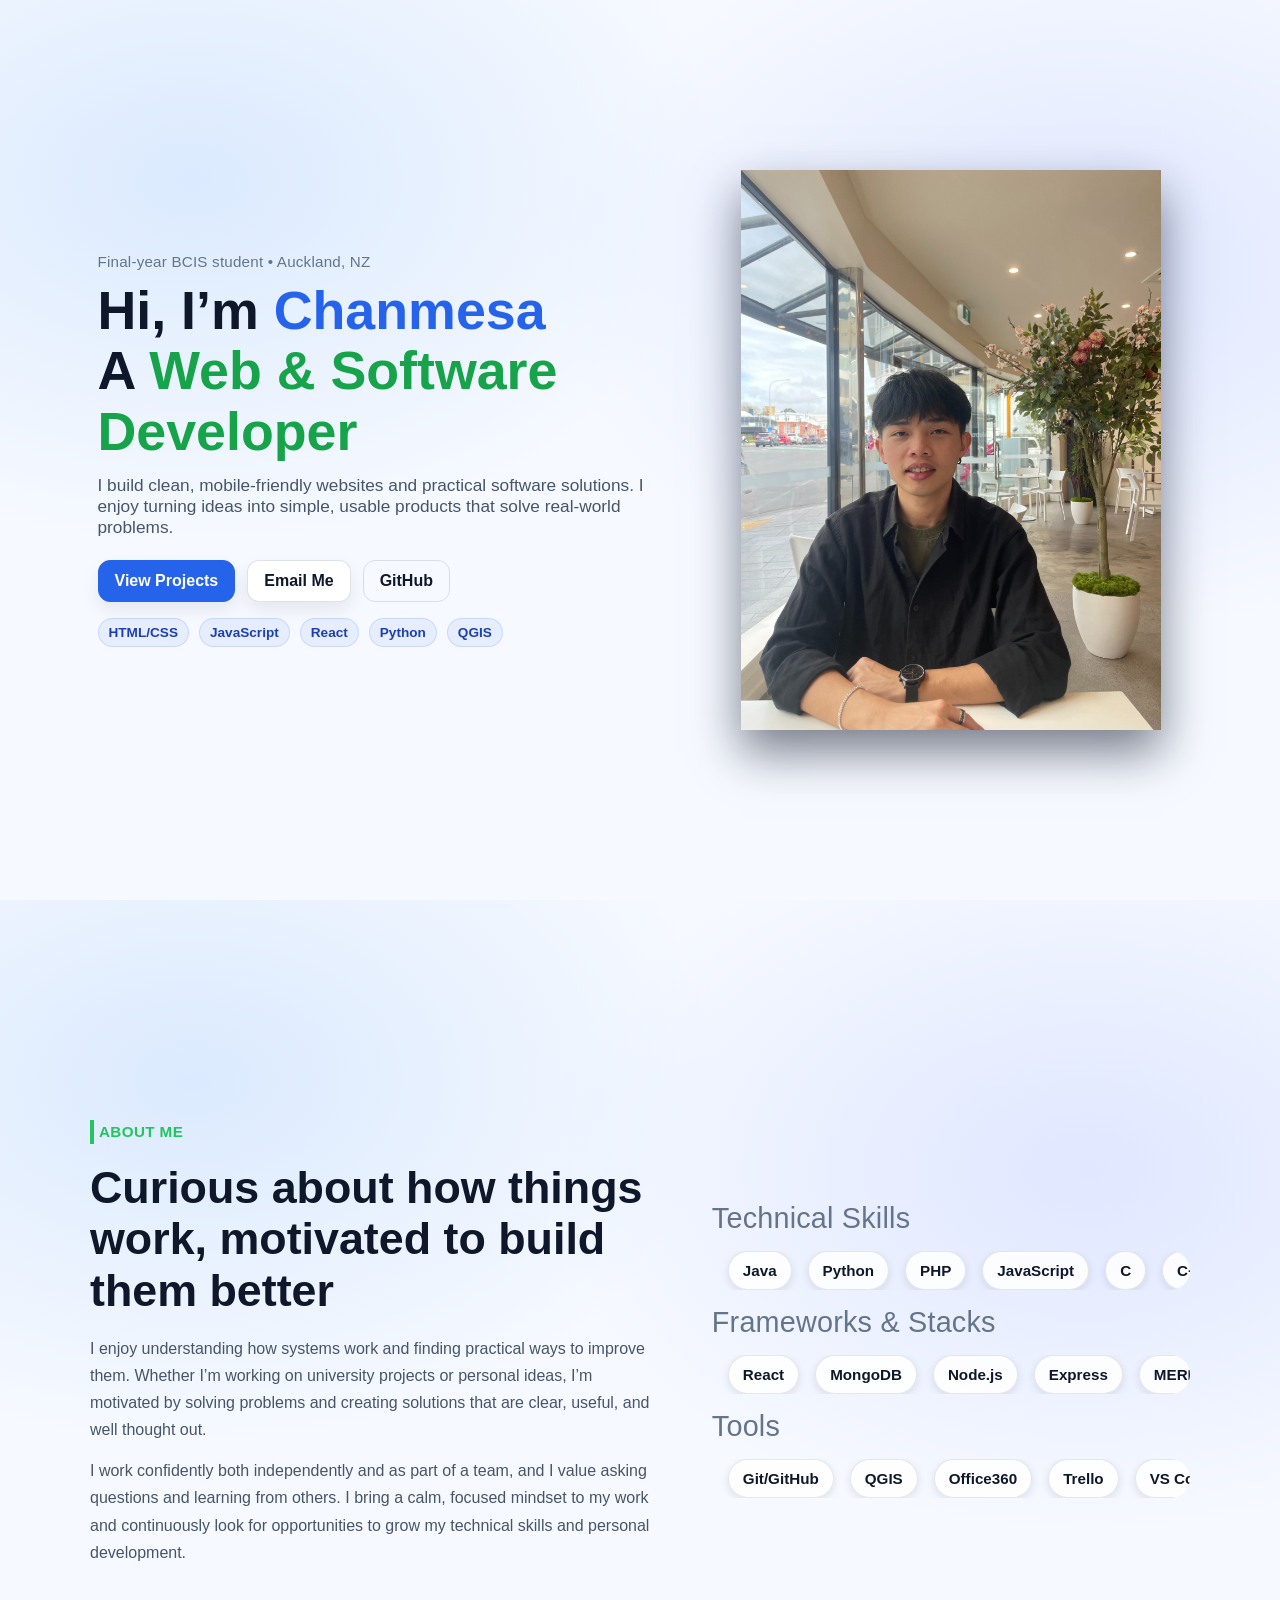
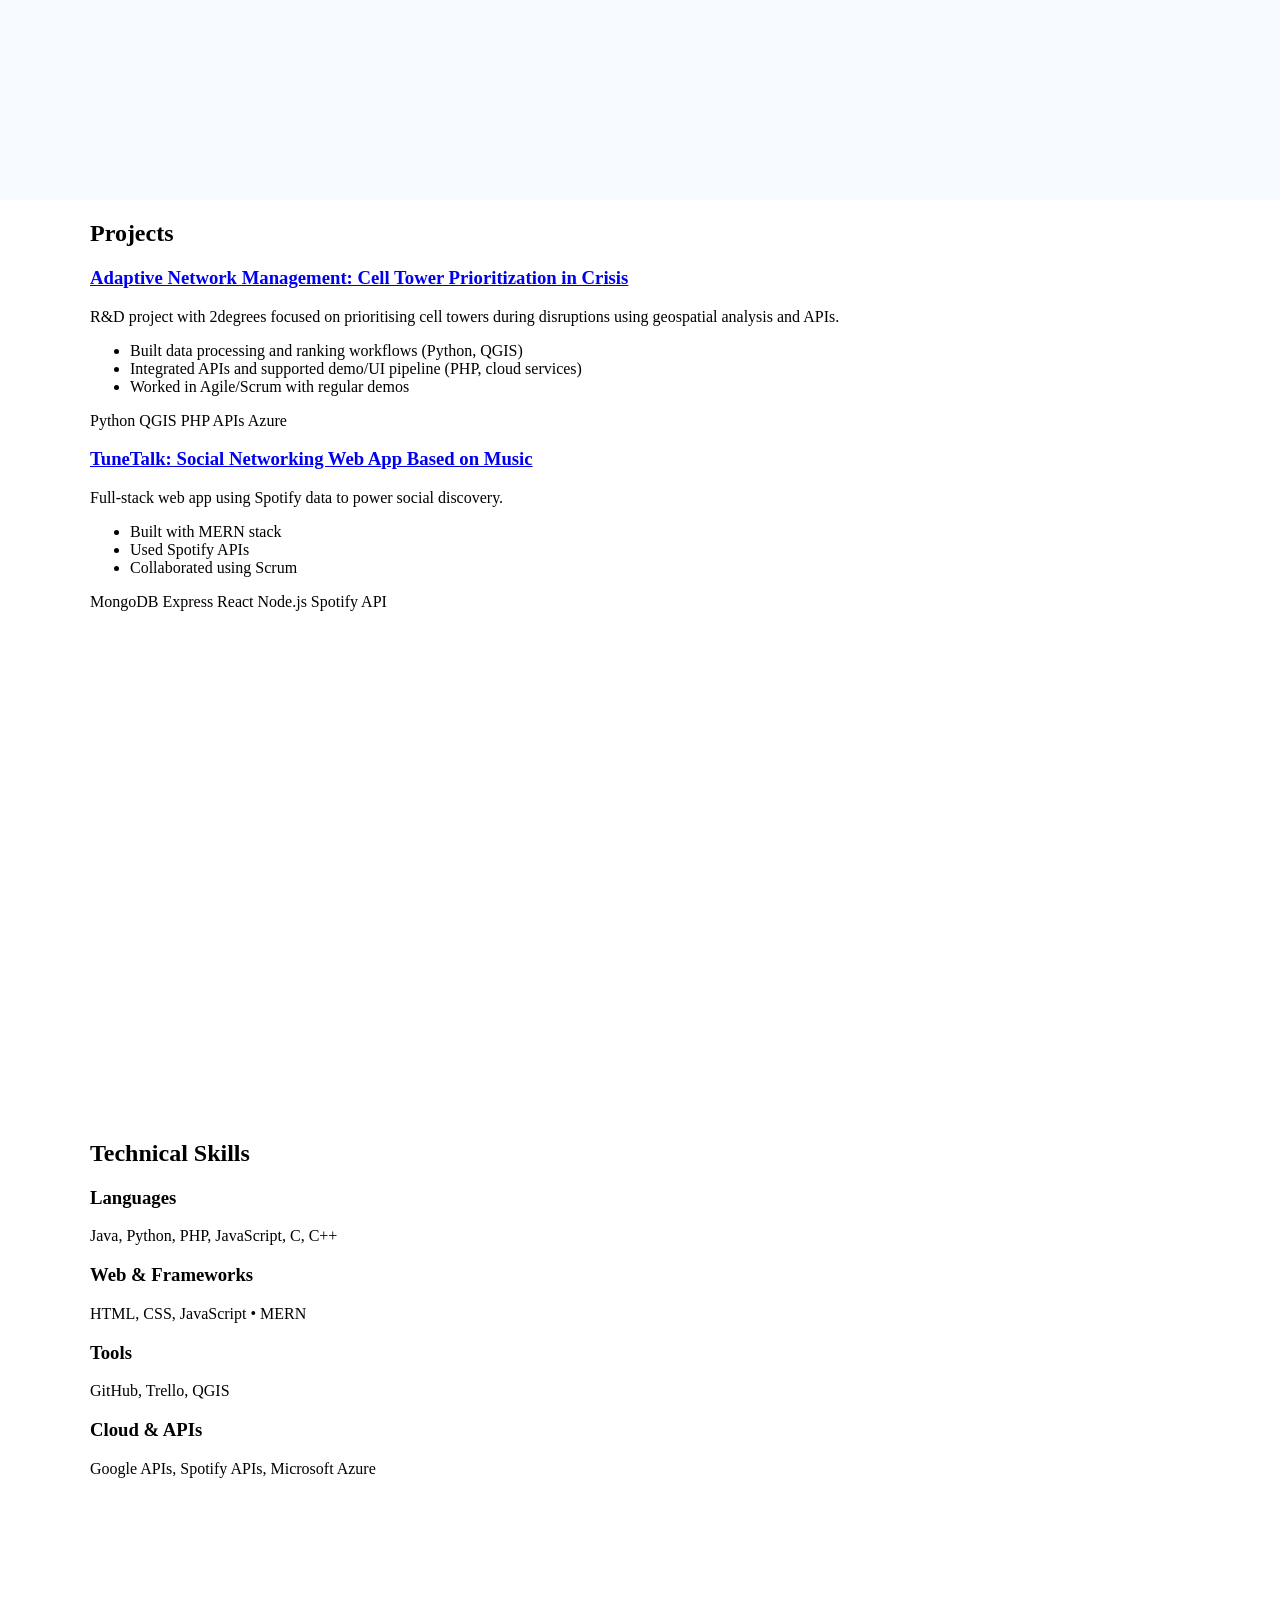
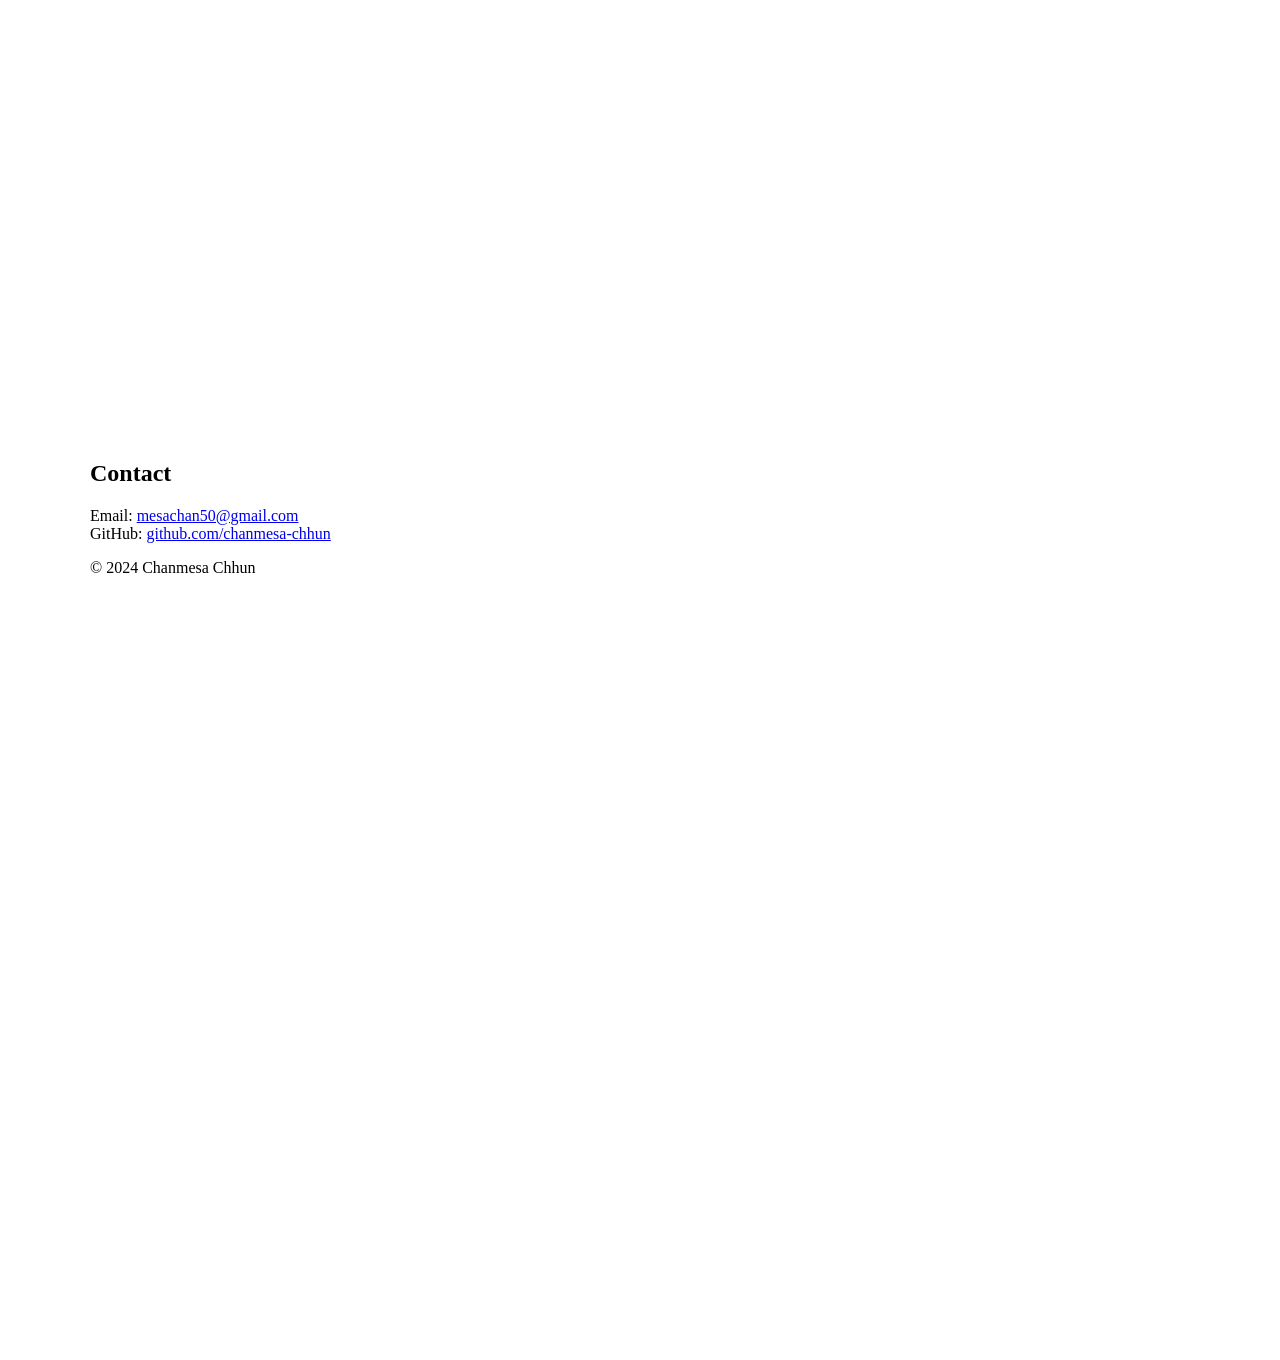
==== index.html @ 93fd3d91 "about me section * more finished version of the section * some colouring can change on marquee" ====
<!DOCTYPE html>
<html lang="en">
<head>
  <meta charset="UTF-8" />
  <meta name="viewport" content="width=device-width, initial-scale=1.0" />
  <title>Chanmesa Chhun | Portfolio</title>

  <!-- External CSS -->
  <link rel="stylesheet" href="style.css" />
</head>

<body>
  <main>
    <!-- SECTION 1: HERO -->
    <section id="top" class="hero-section">
      <div class="hero-layout">

        <!-- LEFT: TEXT -->
        <div class="hero-text">
          <p class="kicker">Final-year BCIS student • Auckland, NZ</p>

          <h1>
            Hi, I’m <span class="highlight">Chanmesa</span><br/>
            A <span class="highlight-soft">Web & Software Developer</span>
          </h1>

          <p class="hero-desc">
            I build clean, mobile-friendly websites and practical software solutions.
            I enjoy turning ideas into simple, usable products that solve real-world problems.
          </p>

          <div class="cta">
            <a class="btn primary" href="#projects">View Projects</a>
            <a class="btn" href="mailto:mesachan50@gmail.com">Email Me</a>
            <a class="btn ghost" href="https://github.com/chanmesa-chhun" target="_blank" rel="noopener">
              GitHub
            </a>
          </div>

          <div class="mini-tags">
            <span class="chip">HTML/CSS</span>
            <span class="chip">JavaScript</span>
            <span class="chip">React</span>
            <span class="chip">Python</span>
            <span class="chip">QGIS</span>
          </div>
        </div>

        <!-- RIGHT: IMAGE -->
        <div class="hero-media">
          <img src="mypic.jpg" alt="Photo of Chanmesa Chhun" />
        </div>
      </div>
    </section>

    <!-- SECTION: ABOUT -->
    <section id="about" class="about-section">
      <div class="wrap">
        <div class="about-layout">

          <!-- LEFT -->
          <div class="about-left">
            <div class="section-label">
              <span class="label-accent"></span>
              <span class="label-text">About Me</span>
            </div>

            <!-- Big headline (THIS is what you're missing) -->
            <h2 class="about-title">
              Curious about how things work, motivated to build them better
            </h2>

            <!-- Content -->
            <div class="about-content">
              <p>
                I enjoy understanding how systems work and finding practical ways to 
                improve them. Whether I’m working on university projects or personal 
                ideas, I’m motivated by solving problems and creating solutions that 
                are clear, useful, and well thought out.
              </p>

              <p>
                I work confidently both independently and as part of a team, and I 
                value asking questions and learning from others. I bring a calm, 
                focused mindset to my work and continuously look for opportunities 
                to grow my technical skills and personal development.
              </p>
            </div>
          </div>
          <!-- RIGHT -->
          <div class="about-right">
            <p class="marquee-kicker">Technical Skills</p>

            <!-- Programming Languages -->
            <div class="marquee">
              <div class="marquee__track">
                <span class="skill-pill">Java</span>
                <span class="skill-pill">Python</span>
                <span class="skill-pill">PHP</span>
                <span class="skill-pill">JavaScript</span>
                <span class="skill-pill">C</span>
                <span class="skill-pill">C++</span>
                <span class="skill-pill">SQL</span>
              </div>
              <div class="marquee__track" aria-hidden="true">
                <span class="skill-pill">Java</span>
                <span class="skill-pill">Python</span>
                <span class="skill-pill">PHP</span>
                <span class="skill-pill">JavaScript</span>
                <span class="skill-pill">C</span>
                <span class="skill-pill">C++</span>
                <span class="skill-pill">SQL</span>
              </div>
            </div>

            <!-- Frameworks / Stacks -->
            <p class="marquee-kicker" style="margin-top:16px;">Frameworks & Stacks</p>
            <div class="marquee">
              <div class="marquee__track">
                <span class="skill-pill">React</span>
                <span class="skill-pill">MongoDB</span>
                <span class="skill-pill">Node.js</span>
                <span class="skill-pill">Express</span>
                <span class="skill-pill">MERN</span>
                <span class="skill-pill">REST APIs</span>
              </div>
              <div class="marquee__track" aria-hidden="true">
                <span class="skill-pill">React</span>
                <span class="skill-pill">MongoDB</span>
                <span class="skill-pill">Node.js</span>
                <span class="skill-pill">Express</span>
                <span class="skill-pill">MERN</span>
                <span class="skill-pill">REST APIs</span>
              </div>
            </div>

            <!-- Tools -->
            <p class="marquee-kicker" style="margin-top:16px;">Tools</p>
            <div class="marquee">
              <div class="marquee__track">
                <span class="skill-pill">Git/GitHub</span>
                <span class="skill-pill">QGIS</span>
                <span class="skill-pill">Office360</span>
                <span class="skill-pill">Trello</span>
                <span class="skill-pill">VS Code</span>
                <span class="skill-pill">Azure</span>
              </div>
              <div class="marquee__track" aria-hidden="true">
                <span class="skill-pill">Git/GitHub</span>
                <span class="skill-pill">QGIS</span>
                <span class="skill-pill">Office360</span>
                <span class="skill-pill">Trello</span>
                <span class="skill-pill">VS Code</span>
                <span class="skill-pill">Azure</span>
              </div>
            </div>
          </div>
        </div>
      </section>


    <!-- SECTION 3: PROJECTS -->
    <section id="projects">
      <div class="wrap">
        <h2>Projects</h2>

        <div class="grid two">
          <div class="card">
            <h3>
              <a href="https://github.com/chanmesa-chhun/2024-S2-R-D-Adaptive-Network-Management" target="_blank">
                Adaptive Network Management: Cell Tower Prioritization in Crisis
              </a>
            </h3>
            <p>
              R&D project with 2degrees focused on prioritising cell towers during disruptions using geospatial analysis and APIs.
            </p>
            <ul>
              <li>Built data processing and ranking workflows (Python, QGIS)</li>
              <li>Integrated APIs and supported demo/UI pipeline (PHP, cloud services)</li>
              <li>Worked in Agile/Scrum with regular demos</li>
            </ul>
            <div class="tags">
              <span class="pill">Python</span>
              <span class="pill">QGIS</span>
              <span class="pill">PHP</span>
              <span class="pill">APIs</span>
              <span class="pill">Azure</span>
            </div>
          </div>

          <div class="card">
            <h3>
              <a href="https://github.com/chanmesa-chhun/TuneTalk-Mesa" target="_blank">
                TuneTalk: Social Networking Web App Based on Music
              </a>
            </h3>
            <p>
              Full-stack web app using Spotify data to power social discovery.
            </p>
            <ul>
              <li>Built with MERN stack</li>
              <li>Used Spotify APIs</li>
              <li>Collaborated using Scrum</li>
            </ul>
            <div class="tags">
              <span class="pill">MongoDB</span>
              <span class="pill">Express</span>
              <span class="pill">React</span>
              <span class="pill">Node.js</span>
              <span class="pill">Spotify API</span>
            </div>
          </div>
        </div>
      </div>
    </section>

    <!-- SECTION 4: SKILLS -->
    <section id="skills">
      <div class="wrap">
        <h2>Technical Skills</h2>

        <div class="grid two">
          <div class="card">
            <h3>Languages</h3>
            <p>Java, Python, PHP, JavaScript, C, C++</p>
          </div>
          <div class="card">
            <h3>Web & Frameworks</h3>
            <p>HTML, CSS, JavaScript • MERN</p>
          </div>
          <div class="card">
            <h3>Tools</h3>
            <p>GitHub, Trello, QGIS</p>
          </div>
          <div class="card">
            <h3>Cloud & APIs</h3>
            <p>Google APIs, Spotify APIs, Microsoft Azure</p>
          </div>
        </div>
      </div>
    </section>

    <!-- SECTION 5: CONTACT -->
    <section id="contact">
      <div class="wrap">
        <h2>Contact</h2>
        <p class="muted">
          Email: <a href="mailto:mesachan50@gmail.com">mesachan50@gmail.com</a><br />
          GitHub: <a href="https://github.com/chanmesa-chhun" target="_blank">github.com/chanmesa-chhun</a>
        </p>
        <footer>© 2024 Chanmesa Chhun</footer>
      </div>
    </section>

  </main>
  <script src="script.js"></script>
</body>
</html>
---- style.css ----
html, body { height: 100%; margin: 0; }

main {
  min-height: 100vh;
}

section {
  min-height: 100vh;
}

.wrap {
  width: 90%;
  max-width: 1100px;
  margin: 0 auto;
}

/* Base */
* { box-sizing: border-box; }

/* 
section { padding: 72px 0; }
*/

/* HERO */
.hero-section {
font-family: 'montserrat', sans-serif;
  min-height: 100vh;
  padding: 0; /* prevents 100vh + 72px padding */
  display: flex;
  align-items: center;
  background:
    radial-gradient(900px 600px at 15% 20%, #dbeafe, transparent 60%),
    radial-gradient(900px 600px at 85% 30%, #e0e7ff, transparent 60%),
    #f6f9ff;
}

.about-section {
  font-family: 'montserrat', sans-serif;
  min-height: 100vh;
  display: flex;
  align-items: center;
  background:
    radial-gradient(900px 600px at 15% 20%, #dbeafe, transparent 60%),
    radial-gradient(900px 600px at 85% 30%, #e0e7ff, transparent 60%),
    #f6f9ff;
}

.hero-layout {
  width: 90%;
  max-width: 1100px;
  margin: auto;
  display: grid;
  grid-template-columns: 1.2fr 1fr;
  gap: 48px;
  align-items: center;
}

/* Left text */
.kicker {
  margin: 0 0 10px;
  color: #64748b;
  font-size: 0.95rem;
  letter-spacing: 0.2px;
}

.hero-text h1 {
  margin: 0 0 14px;
  font-size: clamp(2.6rem, 4.2vw, 3.6rem);
  line-height: 1.12;
  color: #0f172a;
}

.hero-text  {
    padding: 100px 7.5px 100px 7.5px;
}

.hero-desc {
  margin: 0 0 22px;
  max-width: 560px;
  font-size: 1.08rem;
  color: #475569;
}

/* Right image */
.hero-media {
  display: flex;
  justify-content: center;
  align-items: center;
}

.hero-media img {
  width: min(420px, 100%);
  object-fit: cover;
  /*aspect-ratio: 1 / 1;
  border-radius: 28px;
  border: 10px solid rgba(255, 255, 255, 0.85);
  */
  box-shadow: 0 22px 45px rgba(15, 23, 42, 0.55);
}

/* Buttons */
.cta {
  margin-top: 8px;
  display: flex;
  gap: 12px;
  flex-wrap: wrap;
  align-items: center;
}

.btn {
  display: inline-flex;
  align-items: center;
  justify-content: center;
  padding: 11px 16px;
  border-radius: 12px;
  border: 1px solid rgba(15, 23, 42, 0.12);
  background: #fff;
  color: #0f172a;
  text-decoration: none;
  font-weight: 600;
  box-shadow: 0 8px 18px rgba(15, 23, 42, 0.08);
  transition: transform 0.12s ease, box-shadow 0.12s ease;
}

.btn:hover {
  transform: translateY(-1px);
  box-shadow: 0 12px 26px rgba(15, 23, 42, 0.12);
}

.btn:focus-visible {
  outline: 3px solid rgba(37, 99, 235, 0.35);
  outline-offset: 3px;
}

.btn.primary {
  background: #2563eb;
  border-color: #2563eb;
  color: #fff;
}

.btn.ghost {
  background: transparent;
  box-shadow: none;
}

/* Mini tech chips */
.mini-tags {
  margin-top: 16px;
  display: flex;
  gap: 10px;
  flex-wrap: wrap;
}

.chip {
  display: inline-block;
  padding: 6px 10px;
  border-radius: 999px;
  background: rgba(37, 99, 235, 0.08);
  border: 1px solid rgba(37, 99, 235, 0.15);
  color: #1e40af;
  font-size: 0.85rem;
  font-weight: 600;
}

.highlight {
  color: #2563eb;        /* primary blue */
  font-weight: 700;
}

.highlight-soft {
  color: #16a34a;        /* softer green */
  font-weight: 700;
}

/* SECTION LABEL (About Me style) */
.section-label {
  display: flex;
  align-items: center;
  gap: 5px;
  margin-bottom: 18px;
}

.label-accent {
  width: 4px;
  height: 24px;
  background: #22c55e; /* green accent */
}

.label-text {
  font-size: 0.95rem;
  font-weight: 700;
  letter-spacing: 0.4px;
  text-transform: uppercase;
  color: #22c55e;
}

/* About text */
.about-content p {
  margin: 0 0 14px;
  color: #475569;
  line-height: 1.7
}

.about-title {
  margin: 0 0 18px;
  font-size: clamp(2.1rem, 3.5vw, 2.8rem);
  line-height: 1.15;
  color: #0f172a;
  max-width: 720px;
}

.about-layout{
  display: grid;
  grid-template-columns: 1.2fr 1fr;
  gap: 48px;
  align-items: start;
}

.about-layout > * {
  min-width: 0;
}

.about-right {
  align-self: center;
}

@media (max-width: 900px) {
  .about-layout {
    grid-template-columns: 1fr;
  }
}

/* ===== Skills Marquee ===== */
.skills-marquee-section {
  font-family: 'montserrat', sans-serif;
  min-height: auto;           /* don’t force 100vh for this strip */
  padding: 72px 0;
  background: #f6f9ff;
}

.marquee-kicker {
  margin: 0 0 16px;
  color: #64748b;
  font-size: clamp(1.1rem, 2.5vw, 1.8rem);
  letter-spacing: 0.2px;
}

/* The green-ish band */
.marquee {
  overflow: hidden;
  position: relative;
  border-radius: 20px;
  /*padding: 18px 0;  Cut off for no marquee background*/ 

  /*
  background: linear-gradient(
    90deg,
    rgba(34,197,94,0.28),
    rgba(37,99,235,0.24)
  );

  box-shadow:
    inset 0 3px 6px rgba(255,255,255,0.45),
    inset 0 -4px 8px rgba(0,0,0,0.12),
    inset 6px 0 10px rgba(0,0,0,0.05),
    inset -6px 0 10px rgba(0,0,0,0.05),
    0 4px 10px rgba(15,23,42,0.05);
    */
    /*
    background: linear-gradient(
    90deg,
    #f1f5f9,
    #e2e8f0
    );

    box-shadow:
        inset 0 2px 4px rgba(255,255,255,0.7),
        inset 0 -4px 8px rgba(0,0,0,0.08);
    */
    /* dark and bold
    background: linear-gradient(
        90deg,
        #0f172a,
        #1e293b
            );

    box-shadow:
        inset 0 2px 6px rgba(255,255,255,0.08),
        inset 0 -4px 10px rgba(0,0,0,0.6);
    */
}

/* fade edges so items "disappear" nicely */
.marquee::before,
.marquee::after {
  content: "";
  position: absolute;
  top: 0; bottom: 0;
  width: 80px;
  pointer-events: none;
  z-index: 2;
  display: none;
}

.marquee::before {
  left: 0;
  background: linear-gradient(to right, #f6f9ff, rgba(246,249,255,0));
}

.marquee::after {
  right: 0;
  background: linear-gradient(to left, #f6f9ff, rgba(246,249,255,0));
}

/* Two identical tracks moving left */
.marquee__track {
  display: inline-flex;
  gap: 16px;
  padding-left: 16px;
  align-items: center;
  white-space: nowrap;
  animation: marquee-left 18s linear infinite;
}

/* the trick: make the whole marquee content one long line */
.marquee {
  display: flex;
  gap: 16px;
}

/* The pills */
.skill-pill {
  display: inline-flex;
  align-items: center;
  justify-content: center;
  padding: 10px 14px;
  background: rgba(255,255,255,0.85);
  /* background: rgba(255,255,255,0.92); */
  border-radius: 999px;
  border: 1px solid rgba(15,23,42,0.10);
  color: #0f172a;
  font-weight: 700;
  font-size: 0.95rem;
  box-shadow:
    inset 0 1px 2px rgba(255,255,255,0.6),
    0 3px 8px rgba(15,23,42,0.10);
}

@keyframes marquee-left {
  from { transform: translateX(0); }
  to   { transform: translateX(-100%); }
}

/* Respect accessibility: stop animation if user prefers reduced motion */
@media (prefers-reduced-motion: reduce) {
  .marquee__track { animation: none; }
}


/* Mobile */
@media (max-width: 900px) {
  .hero-layout {
    grid-template-columns: 1fr;
    text-align: center;
  }

  .cta,
  .mini-tags {
    justify-content: center;
  }

  .hero-media {
    justify-content: center;
    margin-top: 18px;
  }

  .about-right {
    width: 100%;
    
  }

  .marquee {
    border-radius: 12px;
  }
  .about-accent {
    width: 48px;
    height: 4px;
    margin-bottom: 12px;
  }
}
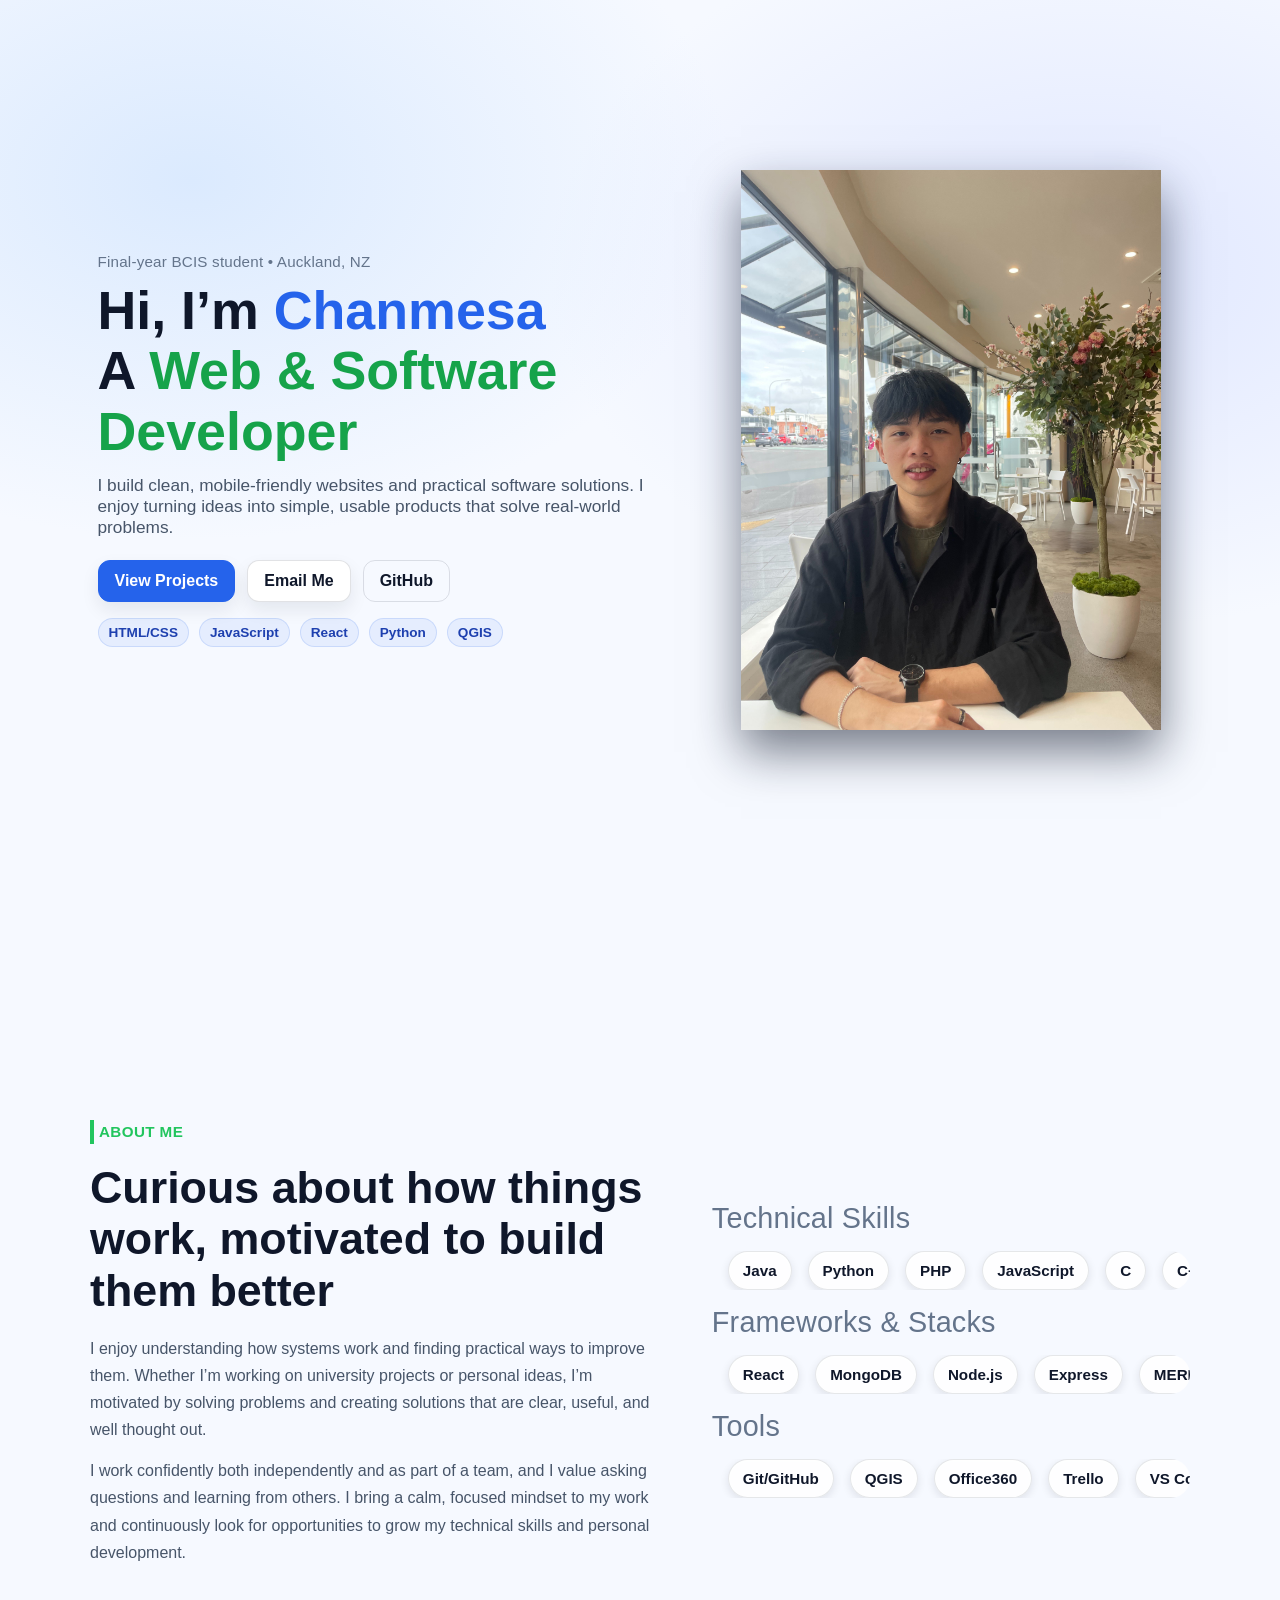
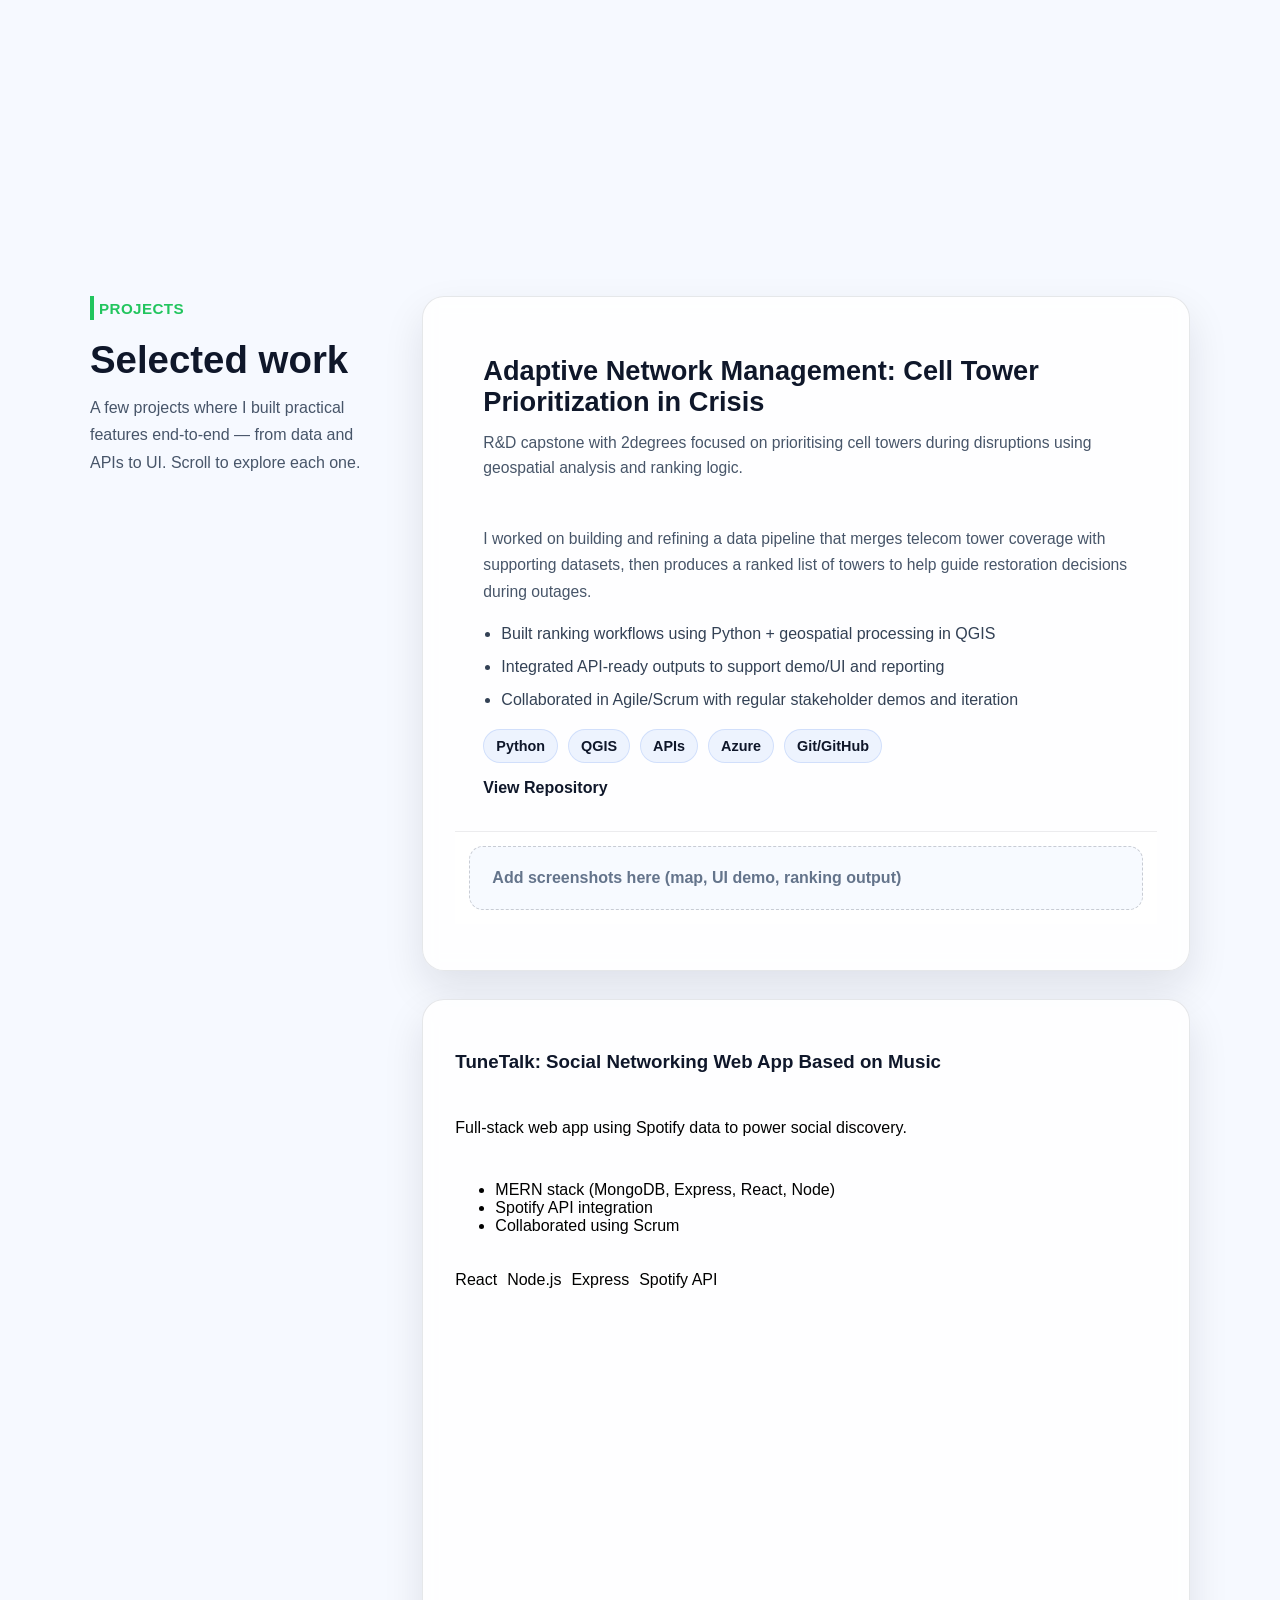
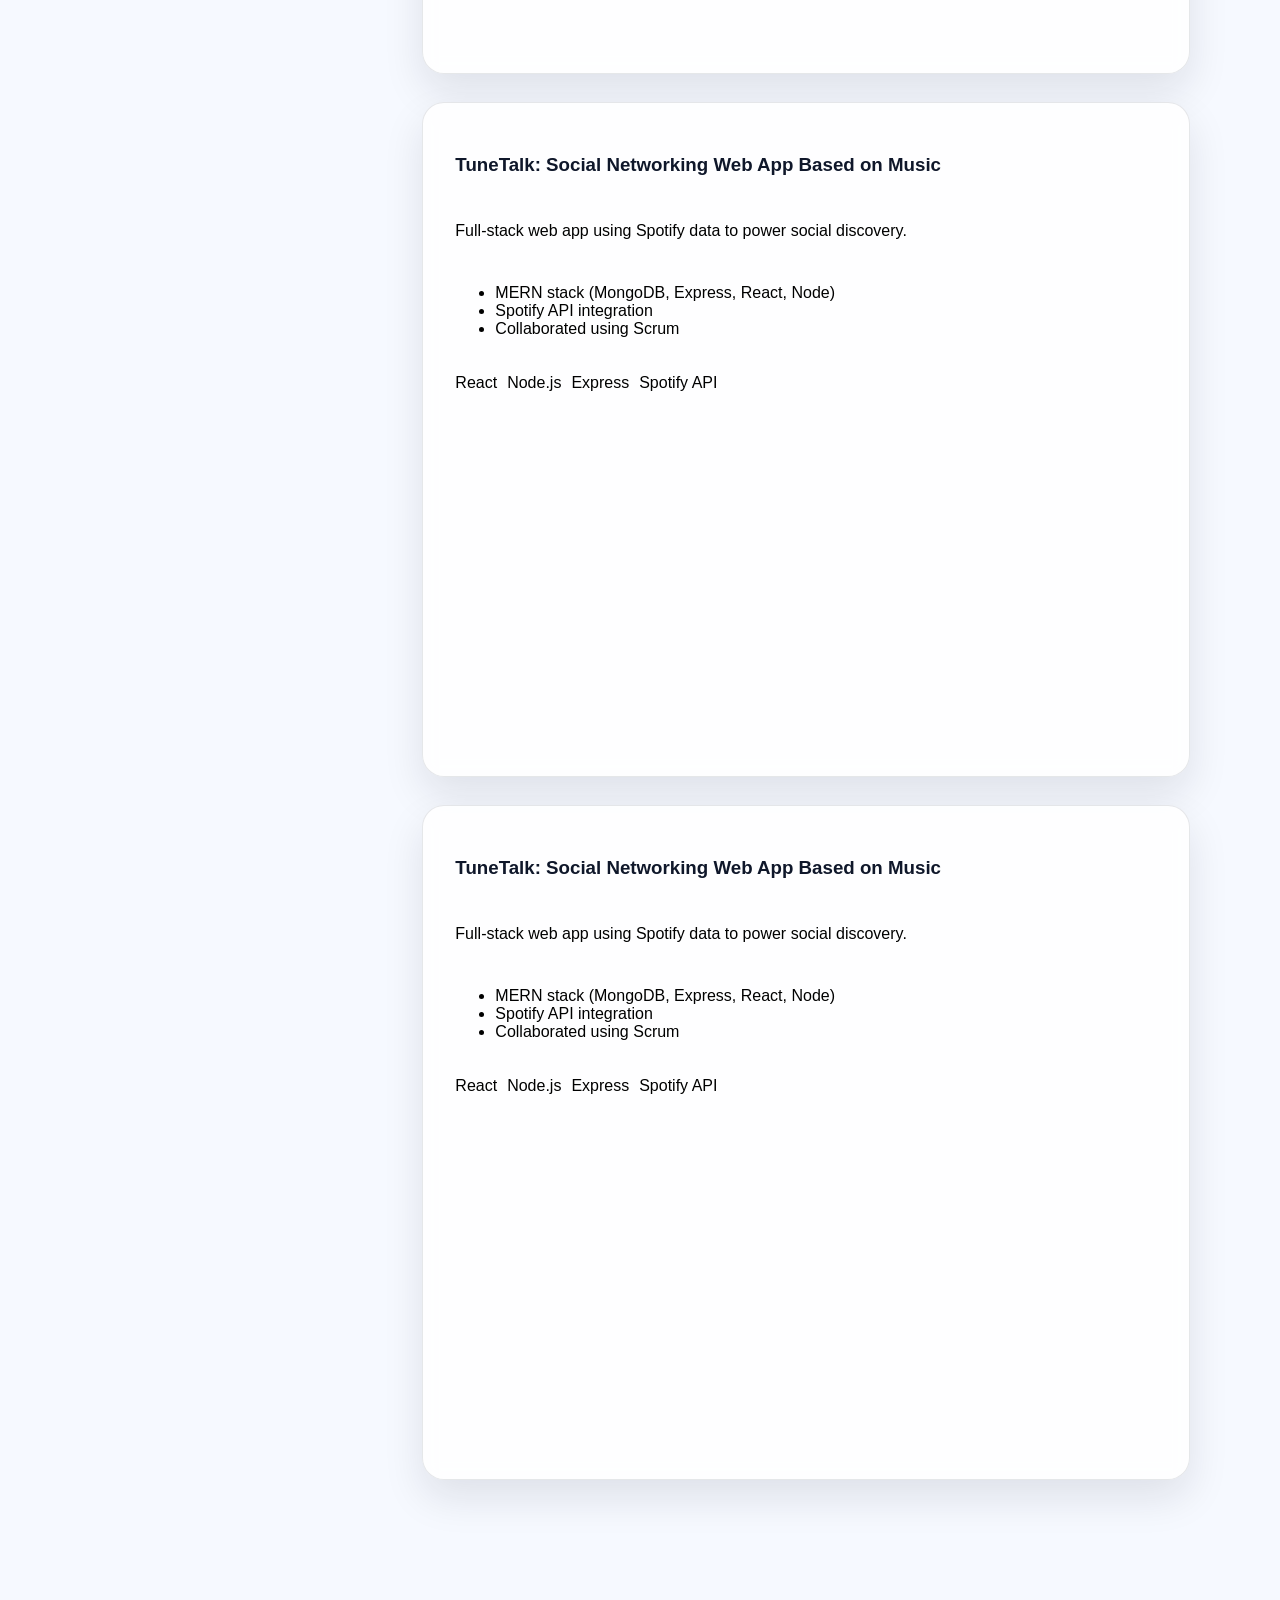
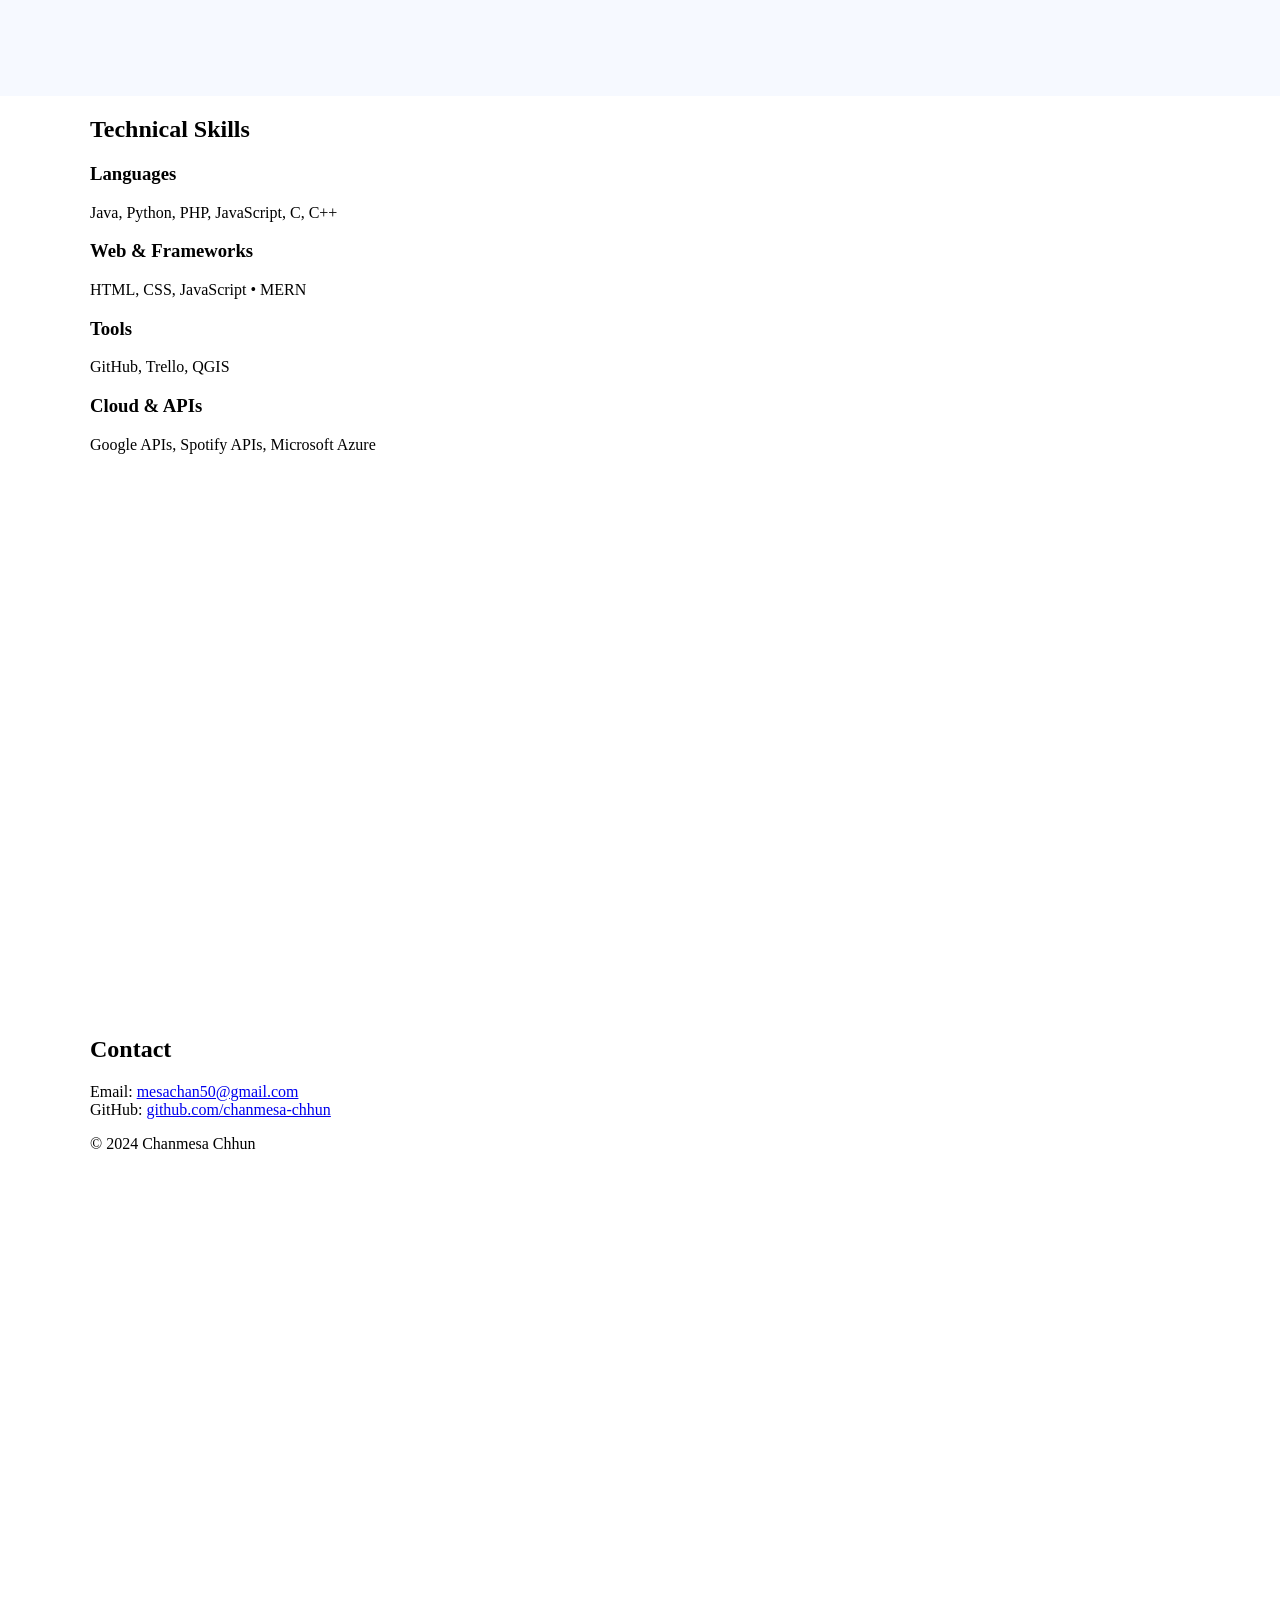
==== commit 2908088a: "project section * add design * add card stack" ====
--- a/index.html
+++ b/index.html
@@ -66,9 +66,9 @@
             </div>
 
             <!-- Big headline (THIS is what you're missing) -->
-            <h2 class="about-title">
+            <h3 class="about-title">
               Curious about how things work, motivated to build them better
-            </h2>
+            </h3>
 
             <!-- Content -->
             <div class="about-content">
@@ -156,63 +156,159 @@
             </div>
           </div>
         </div>
-      </section>
+      </div>
+    </section>
 
 
     <!-- SECTION 3: PROJECTS -->
-    <section id="projects">
-      <div class="wrap">
-        <h2>Projects</h2>
-
-        <div class="grid two">
-          <div class="card">
+    <section id="projects" class="projects-section">
+      <div class="wrap projects-layout">
+        
+        <!-- LEFT (sticky) -->
+        <aside class="projects-left">
+          <div class="section-label">
+            <span class="label-accent"></span>
+            <span class="label-text">Projects</span>
+          </div>
+
+          <h2 class="projects-title">Selected work</h2>
+          <p class="projects-desc">
+            A few projects where I built practical features end-to-end — from data and APIs to UI.
+            Scroll to explore each one.
+          </p>
+        </aside>
+
+        <!-- RIGHT (stacking cards) -->
+        <div class="projects-right">
+          <article class="project-card" id="project-1">
+            <div class="project-card__head">
+              <h3 class="project-card__title">
+                Adaptive Network Management: Cell Tower Prioritization in Crisis
+              </h3>
+
+              <p class="project-card__subtitle">
+                R&D capstone with 2degrees focused on prioritising cell towers during disruptions using geospatial analysis and ranking logic.
+              </p>
+            </div>
+
+            <div class="project-card__body">
+              <p class="project-card__desc">
+                I worked on building and refining a data pipeline that merges telecom tower coverage with supporting datasets,
+                then produces a ranked list of towers to help guide restoration decisions during outages.
+              </p>
+
+              <ul class="project-card__bullets">
+                <li>Built ranking workflows using Python + geospatial processing in QGIS</li>
+                <li>Integrated API-ready outputs to support demo/UI and reporting</li>
+                <li>Collaborated in Agile/Scrum with regular stakeholder demos and iteration</li>
+              </ul>
+
+              <div class="project-card__tags" aria-label="Technologies used">
+                <span class="tag-pill">Python</span>
+                <span class="tag-pill">QGIS</span>
+                <span class="tag-pill">APIs</span>
+                <span class="tag-pill">Azure</span>
+                <span class="tag-pill">Git/GitHub</span>
+              </div>
+
+              <div class="project-card__links">
+                <a class="card-link" href="https://github.com/chanmesa-chhun/2024-S2-R-D-Adaptive-Network-Management" target="_blank" rel="noopener">
+                  View Repository
+                </a>
+              </div>
+            </div>
+
+            <!-- Optional: image strip at bottom (add screenshots later) -->
+            <div class="project-card__media">
+              <!-- Replace src with your screenshots -->
+              <!--
+              <img src="images/project1-1.png" alt="Map view of tower coverage" />
+              <img src="images/project1-2.png" alt="Ranking output preview" />
+              -->
+              <div class="project-card__media-placeholder">
+                Add screenshots here (map, UI demo, ranking output)
+              </div>
+            </div>
+          </article>
+
+          <article class="project-card stack-card">
             <h3>
-              <a href="https://github.com/chanmesa-chhun/2024-S2-R-D-Adaptive-Network-Management" target="_blank">
-                Adaptive Network Management: Cell Tower Prioritization in Crisis
-              </a>
-            </h3>
-            <p>
-              R&D project with 2degrees focused on prioritising cell towers during disruptions using geospatial analysis and APIs.
-            </p>
-            <ul>
-              <li>Built data processing and ranking workflows (Python, QGIS)</li>
-              <li>Integrated APIs and supported demo/UI pipeline (PHP, cloud services)</li>
-              <li>Worked in Agile/Scrum with regular demos</li>
-            </ul>
-            <div class="tags">
-              <span class="pill">Python</span>
-              <span class="pill">QGIS</span>
-              <span class="pill">PHP</span>
-              <span class="pill">APIs</span>
-              <span class="pill">Azure</span>
-            </div>
-          </div>
-
-          <div class="card">
-            <h3>
-              <a href="https://github.com/chanmesa-chhun/TuneTalk-Mesa" target="_blank">
+              <a href="https://github.com/chanmesa-chhun/TuneTalk-Mesa" target="_blank" rel="noopener">
                 TuneTalk: Social Networking Web App Based on Music
               </a>
             </h3>
             <p>
               Full-stack web app using Spotify data to power social discovery.
             </p>
+
             <ul>
-              <li>Built with MERN stack</li>
-              <li>Used Spotify APIs</li>
+              <li>MERN stack (MongoDB, Express, React, Node)</li>
+              <li>Spotify API integration</li>
               <li>Collaborated using Scrum</li>
             </ul>
+
             <div class="tags">
-              <span class="pill">MongoDB</span>
-              <span class="pill">Express</span>
               <span class="pill">React</span>
               <span class="pill">Node.js</span>
+              <span class="pill">Express</span>
               <span class="pill">Spotify API</span>
             </div>
-          </div>
-        </div>
-      </div>
-    </section>
+          </article>
+
+          <!-- Add more cards the same way -->
+
+          <article class="project-card stack-card">
+            <h3>
+              <a href="https://github.com/chanmesa-chhun/TuneTalk-Mesa" target="_blank" rel="noopener">
+                TuneTalk: Social Networking Web App Based on Music
+              </a>
+            </h3>
+            <p>
+              Full-stack web app using Spotify data to power social discovery.
+            </p>
+
+            <ul>
+              <li>MERN stack (MongoDB, Express, React, Node)</li>
+              <li>Spotify API integration</li>
+              <li>Collaborated using Scrum</li>
+            </ul>
+
+            <div class="tags">
+              <span class="pill">React</span>
+              <span class="pill">Node.js</span>
+              <span class="pill">Express</span>
+              <span class="pill">Spotify API</span>
+            </div>
+          </article>
+          
+          <article class="project-card stack-card">
+            <h3>
+              <a href="https://github.com/chanmesa-chhun/TuneTalk-Mesa" target="_blank" rel="noopener">
+                TuneTalk: Social Networking Web App Based on Music
+              </a>
+            </h3>
+            <p>
+              Full-stack web app using Spotify data to power social discovery.
+            </p>
+
+            <ul>
+              <li>MERN stack (MongoDB, Express, React, Node)</li>
+              <li>Spotify API integration</li>
+              <li>Collaborated using Scrum</li>
+            </ul>
+
+            <div class="tags">
+              <span class="pill">React</span>
+              <span class="pill">Node.js</span>
+              <span class="pill">Express</span>
+              <span class="pill">Spotify API</span>
+            </div>
+          </article>
+        </div>
+      </div>
+    </section>
+
+    
 
     <!-- SECTION 4: SKILLS -->
     <section id="skills">
--- a/style.css
+++ b/style.css
@@ -14,6 +14,8 @@
   margin: 0 auto;
 }
 
+
+
 /* Base */
 * { box-sizing: border-box; }
 
@@ -23,7 +25,7 @@
 
 /* HERO */
 .hero-section {
-font-family: 'montserrat', sans-serif;
+  font-family: 'montserrat', sans-serif;
   min-height: 100vh;
   padding: 0; /* prevents 100vh + 72px padding */
   display: flex;
@@ -39,10 +41,7 @@
   min-height: 100vh;
   display: flex;
   align-items: center;
-  background:
-    radial-gradient(900px 600px at 15% 20%, #dbeafe, transparent 60%),
-    radial-gradient(900px 600px at 85% 30%, #e0e7ff, transparent 60%),
-    #f6f9ff;
+  background: #f6f9ff;
 }
 
 .hero-layout {
@@ -346,6 +345,220 @@
     0 3px 8px rgba(15,23,42,0.10);
 }
 
+/* ===== Projects: sticky left + stacking cards ===== */
+.projects-section{
+  font-family: 'montserrat', sans-serif;
+  padding: 96px 0;
+  background: #f6f9ff;
+}
+
+/* two-column layout */
+.projects-layout{
+  display: grid;
+  grid-template-columns: 0.9fr 2.5fr;
+  gap: 56px;
+  align-items: start;
+}
+
+/* sticky left column */
+.projects-left{
+  position: sticky;
+  top: 96px;
+  align-self: start;
+}
+
+.projects-title{
+  margin: 0 0 12px;
+  font-size: clamp(2.0rem, 3vw, 2.6rem);
+  line-height: 1.15;
+  color: #0f172a;
+}
+
+.projects-desc{
+  margin: 0;
+  max-width: 34ch;
+  color: #475569;
+  line-height: 1.7;
+}
+
+/* right column: give enough scroll room */
+.projects-right{
+  display: grid;
+  gap: 28px;
+  padding-bottom: 120px;
+}
+
+/* each card sticks and stacks */
+.project-card{
+  background: rgba(255, 255, 255, 0.86);
+  border: 1px solid rgba(15, 23, 42, 0.10);
+  border-radius: 22px;
+  padding: 32px;
+  box-shadow: 0 18px 40px rgba(15, 23, 42, 0.10);
+  backdrop-filter: blur(8px);
+  overflow: hidden;
+
+  min-height: 75vh;            /* makes each feel like a "screen" */
+  display: grid;
+  align-content: start;
+  gap: 12px;
+
+  position: sticky;
+  top: 96px;                   /* the "stack line" */
+}
+
+.project-card__head {
+  padding: 26px 28px 10px;
+}
+
+.project-card__title {
+  margin: 0 0 12px;
+  font-family: 'Montserrat', sans-serif;
+  font-size: clamp(1.35rem, 2.2vw, 1.7rem);
+  line-height: 1.15;
+
+  color: #0f172a;
+}
+
+.project-card__subtitle {
+  margin: 0;
+  color: #475569;
+  font-size: 0.98rem;
+  line-height: 1.6;
+}
+
+.project-card__body {
+  padding: 10px 28px 22px;
+}
+
+.project-card__desc {
+  margin: 14px 0 14px;
+  color: #475569;
+  line-height: 1.7;
+  font-size: 0.98rem;
+}
+
+.project-card__bullets {
+  margin: 0 0 16px;
+  padding-left: 18px;
+  color: #334155;
+  line-height: 1.7;
+}
+
+.project-card__bullets li {
+  margin: 6px 0;
+}
+
+.project-card__tags {
+  display: flex;
+  flex-wrap: wrap;
+  gap: 10px;
+  margin-top: 16px;
+}
+
+.tag-pill {
+  display: inline-flex;
+  align-items: center;
+  justify-content: center;
+  padding: 8px 12px;
+  border-radius: 999px;
+  background: rgba(37, 99, 235, 0.08);
+  border: 1px solid rgba(37, 99, 235, 0.14);
+  color: #0f172a;
+  font-weight: 700;
+  font-size: 0.9rem;
+}
+
+
+.project-card__links {
+  margin-top: 16px;
+}
+
+.card-link {
+  display: inline-flex;
+  align-items: center;
+  gap: 8px;
+  text-decoration: none;
+  font-weight: 800;
+  color: #2563eb;
+}
+
+.card-link:hover {
+  text-decoration: underline;
+}
+
+/* Bottom media strip */
+.project-card__media {
+  border-top: 1px solid rgba(15, 23, 42, 0.08);
+  background: rgba(255, 255, 255, 0.55);
+  padding: 14px;
+}
+
+.project-card__media img {
+  width: 100%;
+  max-height: 220px;
+  object-fit: cover;
+  border-radius: 14px;
+  border: 1px solid rgba(15, 23, 42, 0.08);
+  box-shadow: 0 12px 26px rgba(15, 23, 42, 0.10);
+  margin-bottom: 12px;
+}
+
+/* Placeholder style if you haven’t added images yet */
+.project-card__media-placeholder {
+  border-radius: 14px;
+  border: 1px dashed rgba(15, 23, 42, 0.20);
+  padding: 22px;
+  color: #64748b;
+  font-weight: 600;
+  background: rgba(246, 249, 255, 0.8);
+}
+
+/* optional: nicer link style */
+.project-card a{
+  color: #0f172a;
+  text-decoration: none;
+}
+.project-card a:hover{
+  text-decoration: underline;
+}
+
+/* tags can reuse your .pill, just make sure it exists */
+.tags{
+  display: flex;
+  flex-wrap: wrap;
+  gap: 10px;
+  margin-top: 8px;
+}
+
+/* Make stacking feel more obvious: each next card sits a bit lower */
+.projects-right .project-card:nth-child(1){ top: 96px; }
+.projects-right .project-card:nth-child(2){ top: 112px; }
+.projects-right .project-card:nth-child(3){ top: 128px; }
+.projects-right .project-card:nth-child(4){ top: 144px; }
+
+/* Mobile: collapse into single column */
+@media (max-width: 900px){
+  .projects-layout{
+    grid-template-columns: 1fr;
+  }
+
+  .projects-left{
+    position: static;
+  }
+
+  .project-card{
+    position: static;          /* sticky stacking usually feels weird on mobile */
+    min-height: auto;
+  }
+
+  .project-card__head,
+  .project-card__body {
+    padding-left: 18px;
+    padding-right: 18px;
+  }
+}
+
 @keyframes marquee-left {
   from { transform: translateX(0); }
   to   { transform: translateX(-100%); }
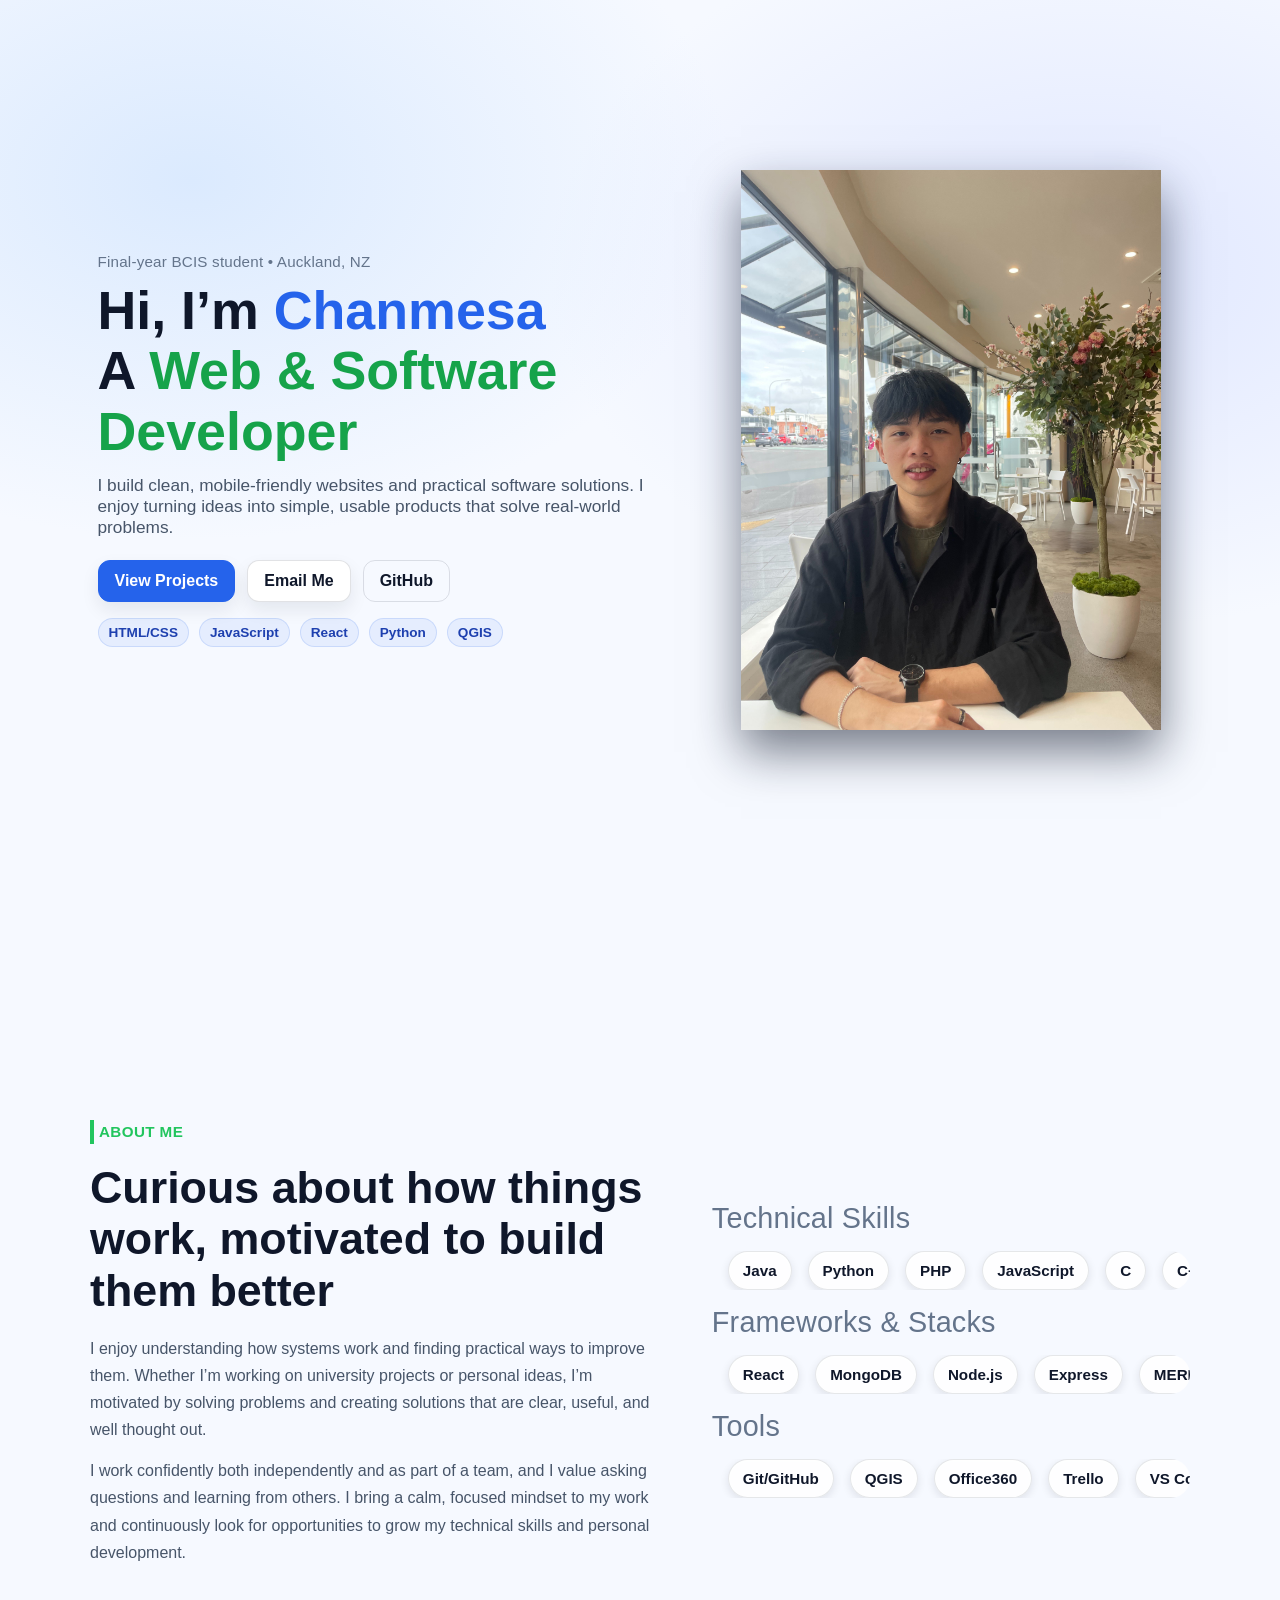
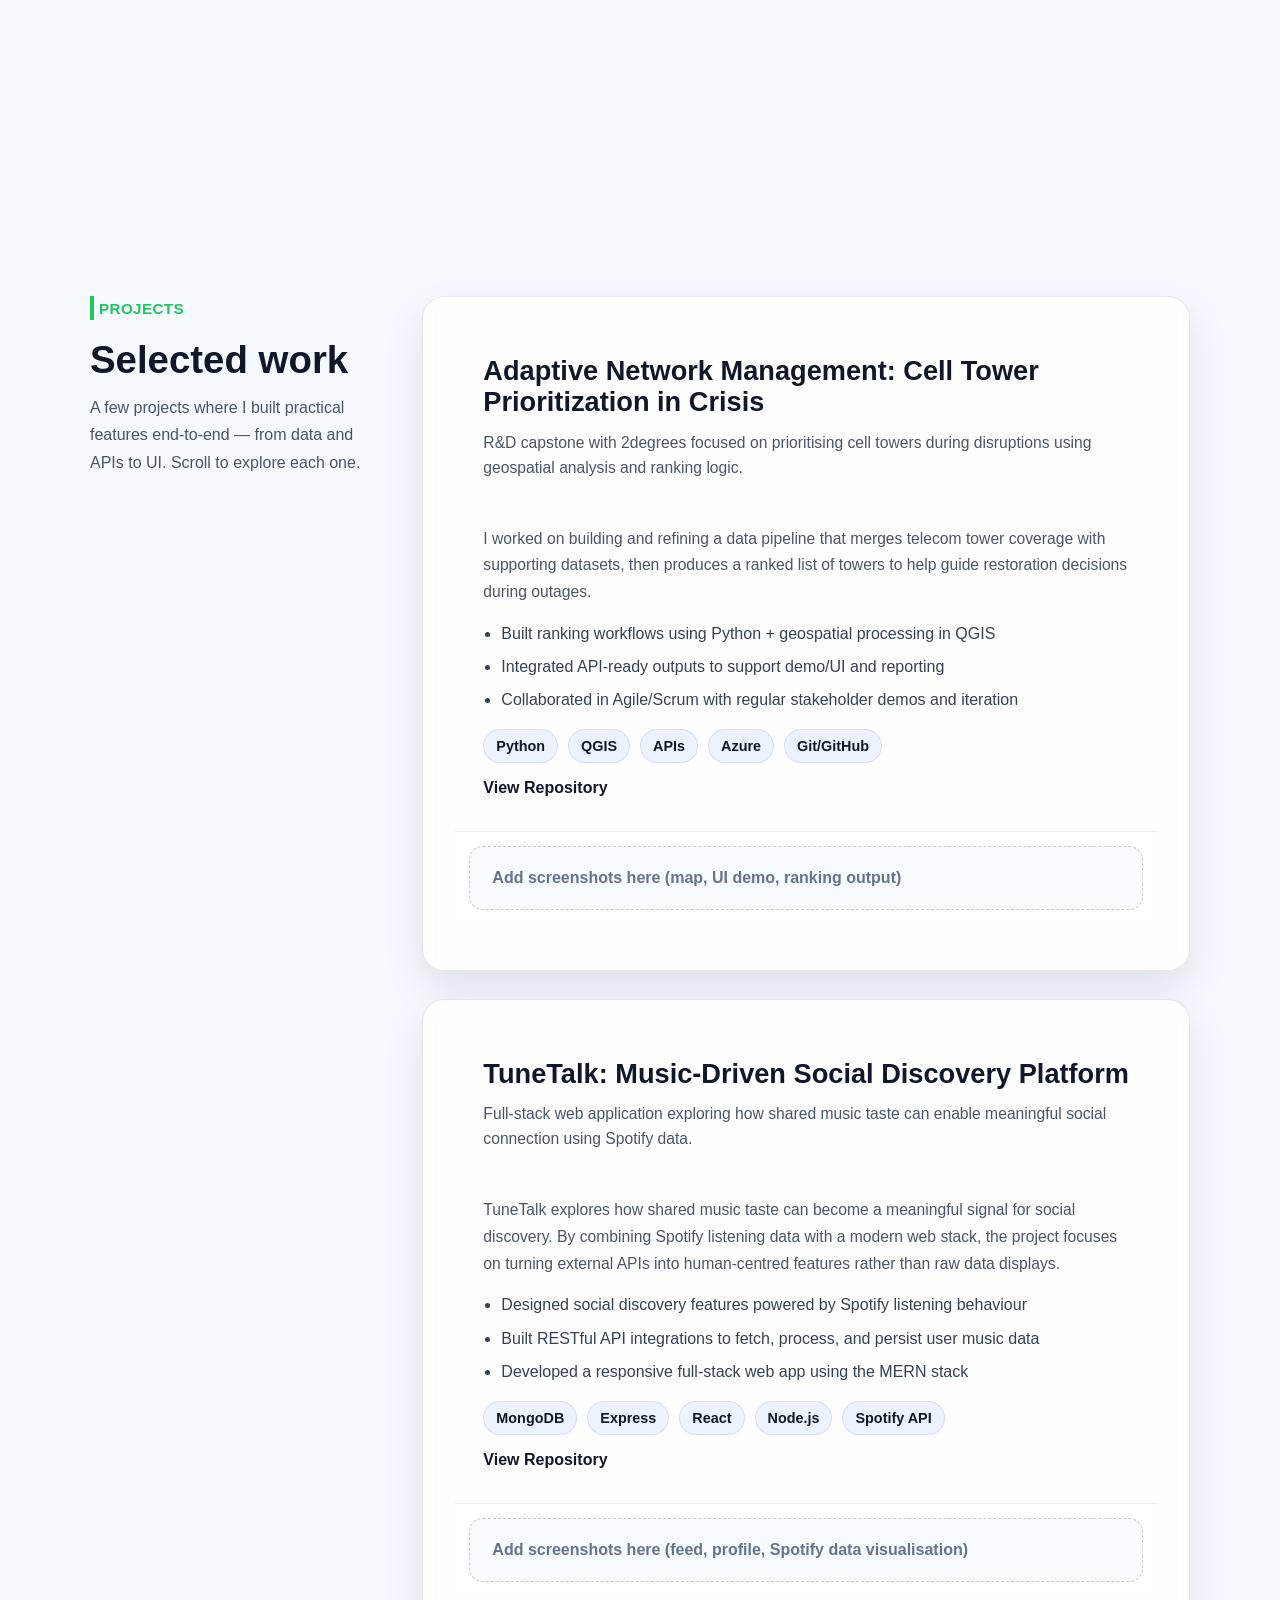
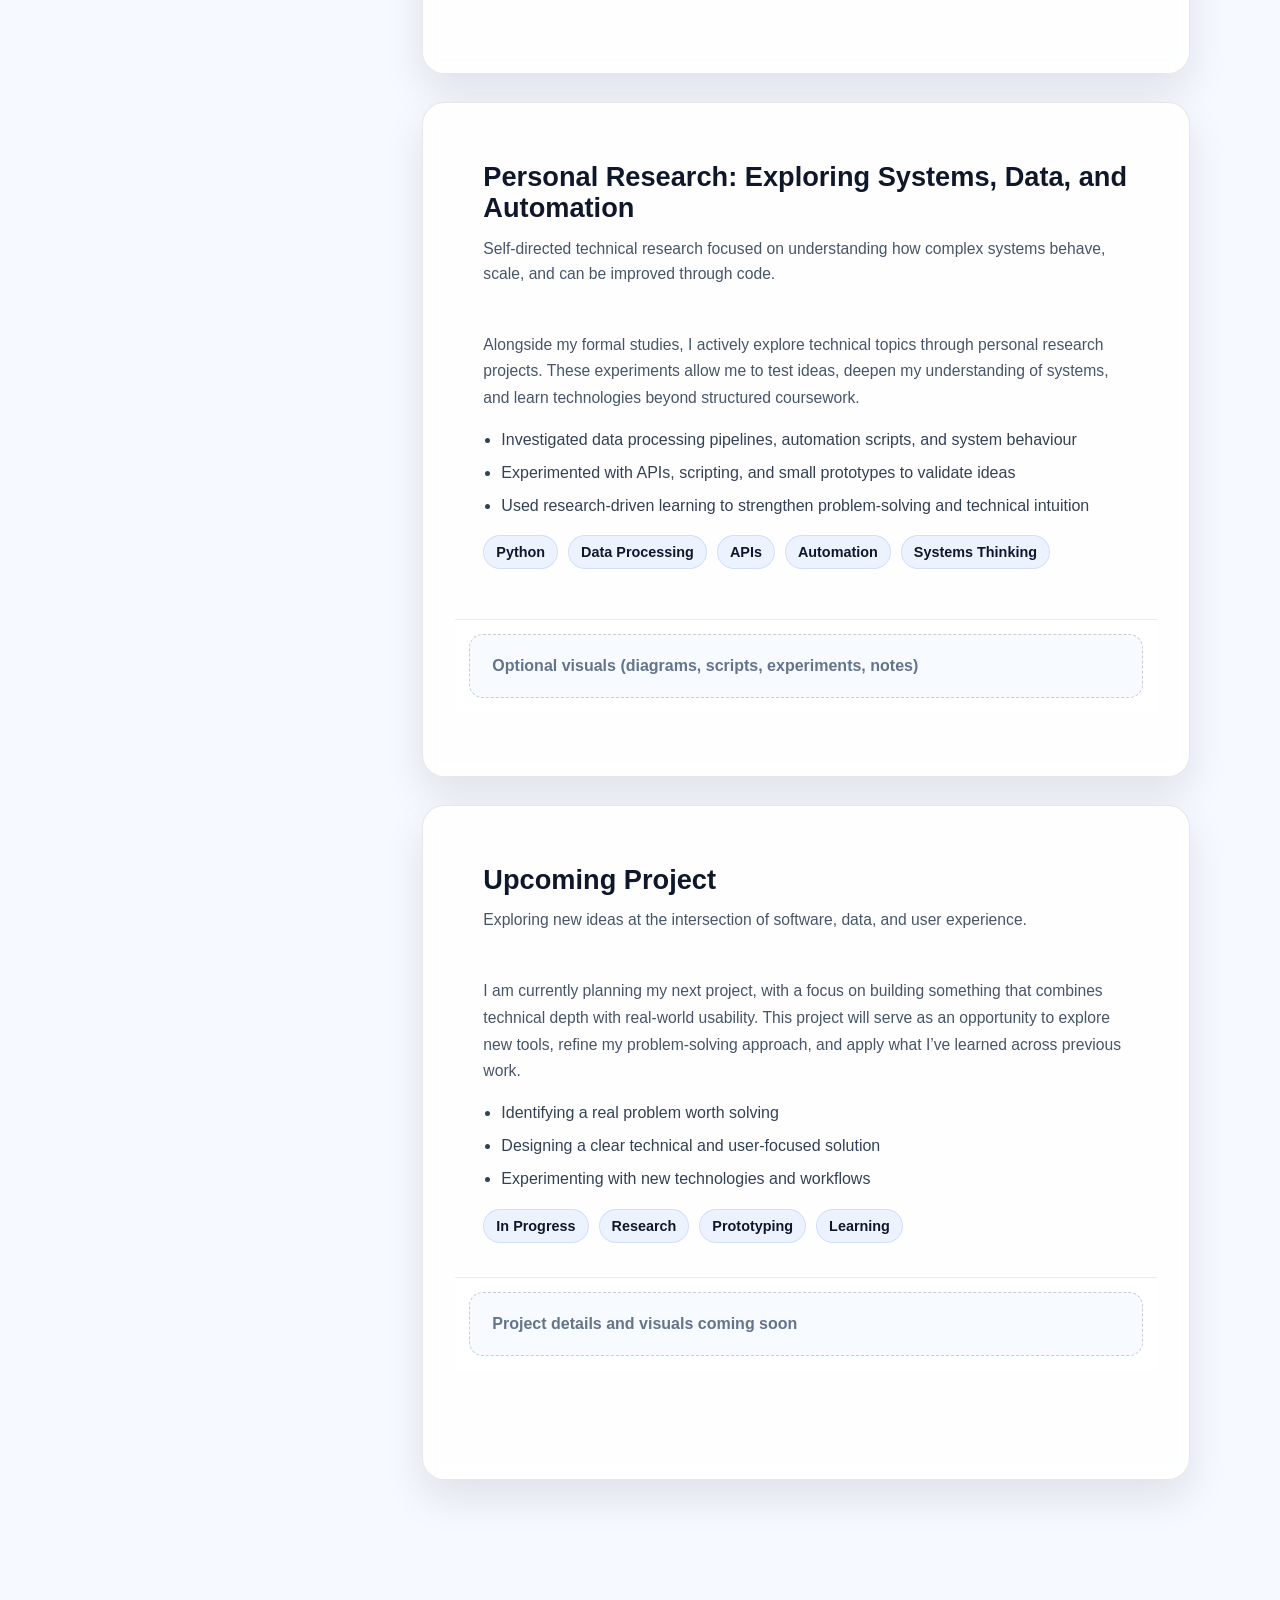
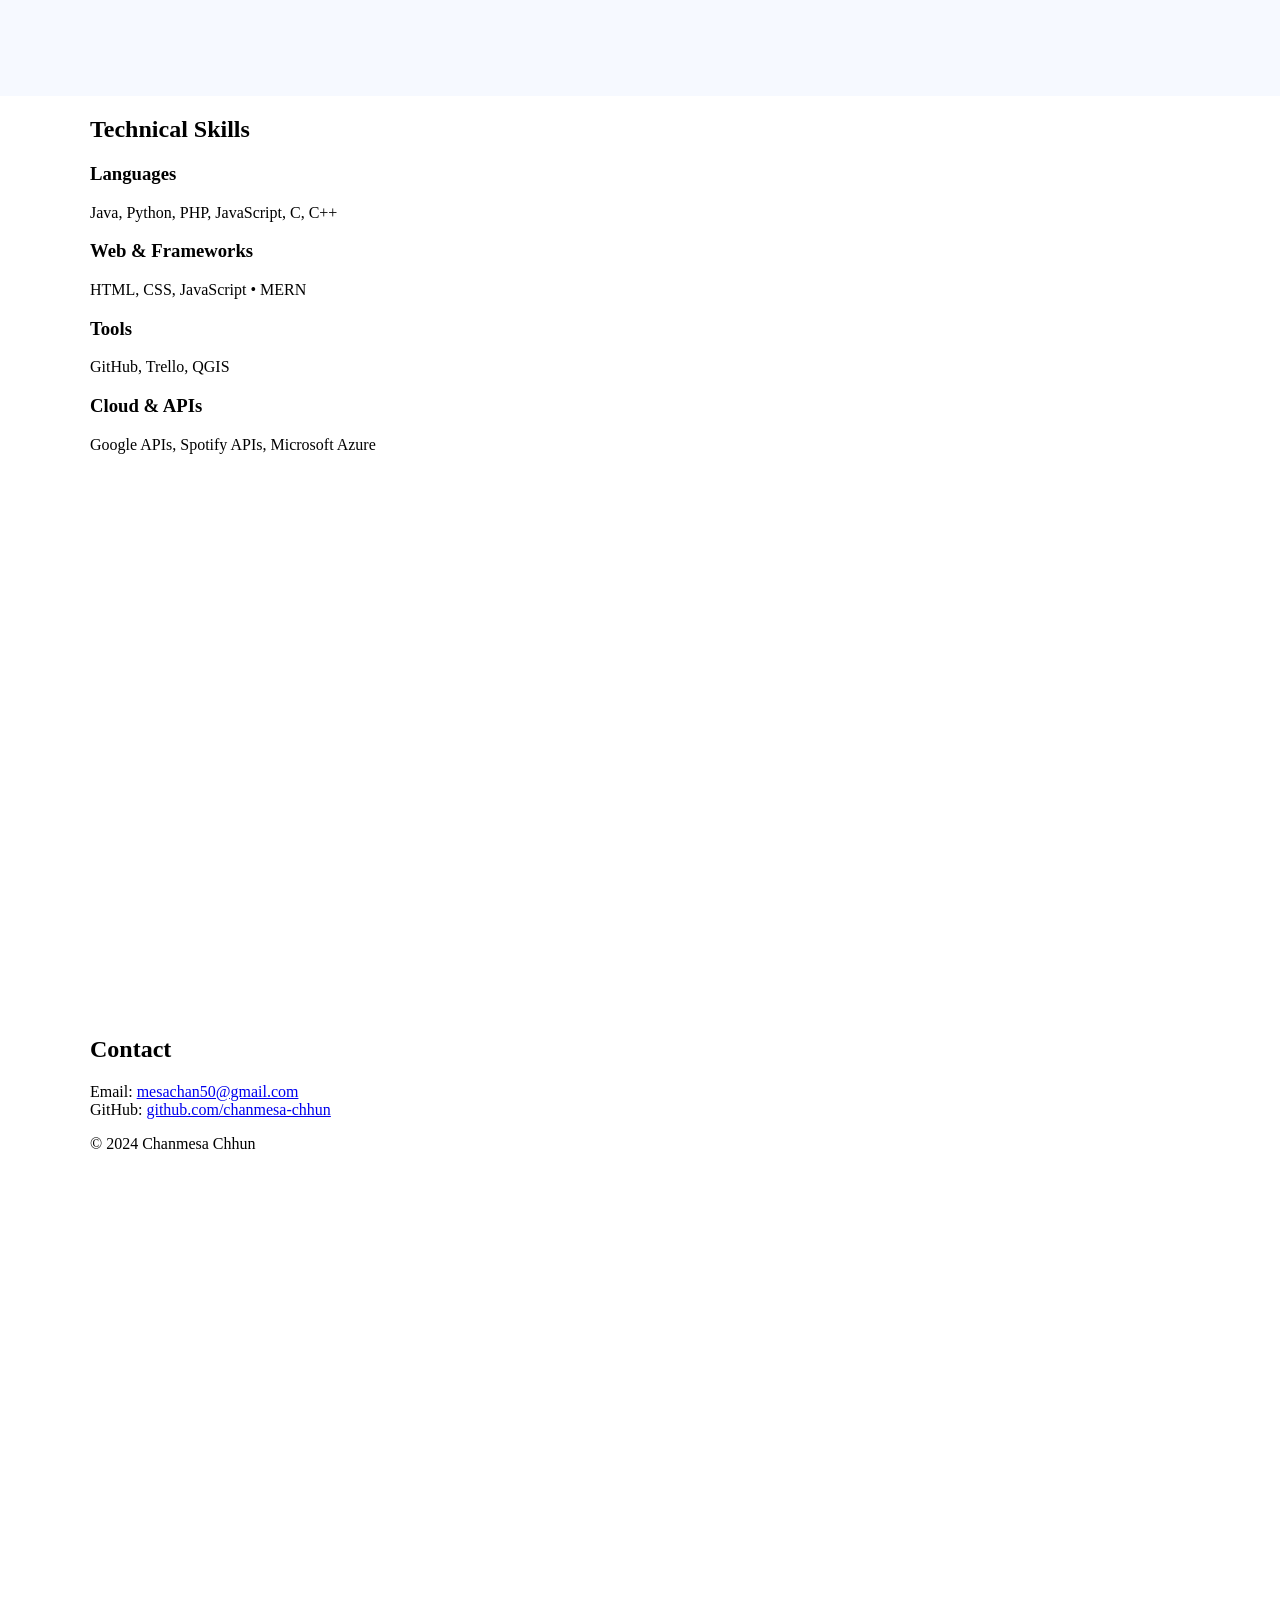
==== commit d1fc8ed1: "update project section" ====
--- a/index.html
+++ b/index.html
@@ -231,77 +231,146 @@
             </div>
           </article>
 
-          <article class="project-card stack-card">
-            <h3>
-              <a href="https://github.com/chanmesa-chhun/TuneTalk-Mesa" target="_blank" rel="noopener">
-                TuneTalk: Social Networking Web App Based on Music
-              </a>
-            </h3>
-            <p>
-              Full-stack web app using Spotify data to power social discovery.
-            </p>
-
-            <ul>
-              <li>MERN stack (MongoDB, Express, React, Node)</li>
-              <li>Spotify API integration</li>
-              <li>Collaborated using Scrum</li>
-            </ul>
-
-            <div class="tags">
-              <span class="pill">React</span>
-              <span class="pill">Node.js</span>
-              <span class="pill">Express</span>
-              <span class="pill">Spotify API</span>
+          <article class="project-card" id="project-2">
+            <div class="project-card__head">
+              <h3 class="project-card__title">
+                TuneTalk: Music-Driven Social Discovery Platform
+              </h3>
+
+              <p class="project-card__subtitle">
+                Full-stack web application exploring how shared music taste can enable meaningful social connection using Spotify data.
+              </p>
+            </div>
+
+            <div class="project-card__body">
+              <p class="project-card__desc">
+                TuneTalk explores how shared music taste can become a meaningful signal for social discovery.
+                By combining Spotify listening data with a modern web stack, the project focuses on turning
+                external APIs into human-centred features rather than raw data displays.
+              </p>
+
+              <ul class="project-card__bullets">
+                <li>Designed social discovery features powered by Spotify listening behaviour</li>
+                <li>Built RESTful API integrations to fetch, process, and persist user music data</li>
+                <li>Developed a responsive full-stack web app using the MERN stack</li>
+              </ul>
+
+              <div class="project-card__tags" aria-label="Technologies used">
+                <span class="tag-pill">MongoDB</span>
+                <span class="tag-pill">Express</span>
+                <span class="tag-pill">React</span>
+                <span class="tag-pill">Node.js</span>
+                <span class="tag-pill">Spotify API</span>
+              </div>
+
+              <div class="project-card__links">
+                <a class="card-link" href="https://github.com/chanmesa-chhun/TuneTalk-Mesa" target="_blank" rel="noopener">
+                  View Repository
+                </a>
+              </div>
+            </div>
+
+            <!-- Optional: image strip at bottom -->
+            <div class="project-card__media">
+              <!--
+              <img src="images/tunetalk-feed.png" alt="TuneTalk social feed" />
+              <img src="images/tunetalk-profile.png" alt="User profile with music data" />
+              -->
+              <div class="project-card__media-placeholder">
+                Add screenshots here (feed, profile, Spotify data visualisation)
+              </div>
             </div>
           </article>
 
           <!-- Add more cards the same way -->
 
-          <article class="project-card stack-card">
-            <h3>
-              <a href="https://github.com/chanmesa-chhun/TuneTalk-Mesa" target="_blank" rel="noopener">
-                TuneTalk: Social Networking Web App Based on Music
-              </a>
-            </h3>
-            <p>
-              Full-stack web app using Spotify data to power social discovery.
-            </p>
-
-            <ul>
-              <li>MERN stack (MongoDB, Express, React, Node)</li>
-              <li>Spotify API integration</li>
-              <li>Collaborated using Scrum</li>
-            </ul>
-
-            <div class="tags">
-              <span class="pill">React</span>
-              <span class="pill">Node.js</span>
-              <span class="pill">Express</span>
-              <span class="pill">Spotify API</span>
+          <article class="project-card" id="project-3">
+            <div class="project-card__head">
+              <h3 class="project-card__title">
+                Personal Research: Exploring Systems, Data, and Automation
+              </h3>
+
+              <p class="project-card__subtitle">
+                Self-directed technical research focused on understanding how complex systems behave, scale, and can be improved through code.
+              </p>
+            </div>
+
+            <div class="project-card__body">
+              <p class="project-card__desc">
+                Alongside my formal studies, I actively explore technical topics through personal research projects.
+                These experiments allow me to test ideas, deepen my understanding of systems, and learn technologies
+                beyond structured coursework.
+              </p>
+
+              <ul class="project-card__bullets">
+                <li>Investigated data processing pipelines, automation scripts, and system behaviour</li>
+                <li>Experimented with APIs, scripting, and small prototypes to validate ideas</li>
+                <li>Used research-driven learning to strengthen problem-solving and technical intuition</li>
+              </ul>
+
+              <div class="project-card__tags" aria-label="Topics explored">
+                <span class="tag-pill">Python</span>
+                <span class="tag-pill">Data Processing</span>
+                <span class="tag-pill">APIs</span>
+                <span class="tag-pill">Automation</span>
+                <span class="tag-pill">Systems Thinking</span>
+              </div>
+
+              <div class="project-card__links">
+                <!-- Optional: link later if you want -->
+                <!--
+                <a class="card-link" href="#" target="_blank" rel="noopener">
+                  View Notes / Experiments
+                </a>
+                -->
+              </div>
+            </div>
+
+            <!-- Optional: visual research artifacts -->
+            <div class="project-card__media">
+              <div class="project-card__media-placeholder">
+                Optional visuals (diagrams, scripts, experiments, notes)
+              </div>
             </div>
           </article>
-          
-          <article class="project-card stack-card">
-            <h3>
-              <a href="https://github.com/chanmesa-chhun/TuneTalk-Mesa" target="_blank" rel="noopener">
-                TuneTalk: Social Networking Web App Based on Music
-              </a>
-            </h3>
-            <p>
-              Full-stack web app using Spotify data to power social discovery.
-            </p>
-
-            <ul>
-              <li>MERN stack (MongoDB, Express, React, Node)</li>
-              <li>Spotify API integration</li>
-              <li>Collaborated using Scrum</li>
-            </ul>
-
-            <div class="tags">
-              <span class="pill">React</span>
-              <span class="pill">Node.js</span>
-              <span class="pill">Express</span>
-              <span class="pill">Spotify API</span>
+
+          <article class="project-card project-card--upcoming" id="project-upcoming">
+            <div class="project-card__head">
+              <h3 class="project-card__title">
+                Upcoming Project
+              </h3>
+
+              <p class="project-card__subtitle">
+                Exploring new ideas at the intersection of software, data, and user experience.
+              </p>
+            </div>
+
+            <div class="project-card__body">
+              <p class="project-card__desc">
+                I am currently planning my next project, with a focus on building something that
+                combines technical depth with real-world usability. This project will serve as an
+                opportunity to explore new tools, refine my problem-solving approach, and apply
+                what I’ve learned across previous work.
+              </p>
+
+              <ul class="project-card__bullets">
+                <li>Identifying a real problem worth solving</li>
+                <li>Designing a clear technical and user-focused solution</li>
+                <li>Experimenting with new technologies and workflows</li>
+              </ul>
+
+              <div class="project-card__tags" aria-label="Planned focus areas">
+                <span class="tag-pill">In Progress</span>
+                <span class="tag-pill">Research</span>
+                <span class="tag-pill">Prototyping</span>
+                <span class="tag-pill">Learning</span>
+              </div>
+            </div>
+
+            <div class="project-card__media">
+              <div class="project-card__media-placeholder">
+                Project details and visuals coming soon
+              </div>
             </div>
           </article>
         </div>
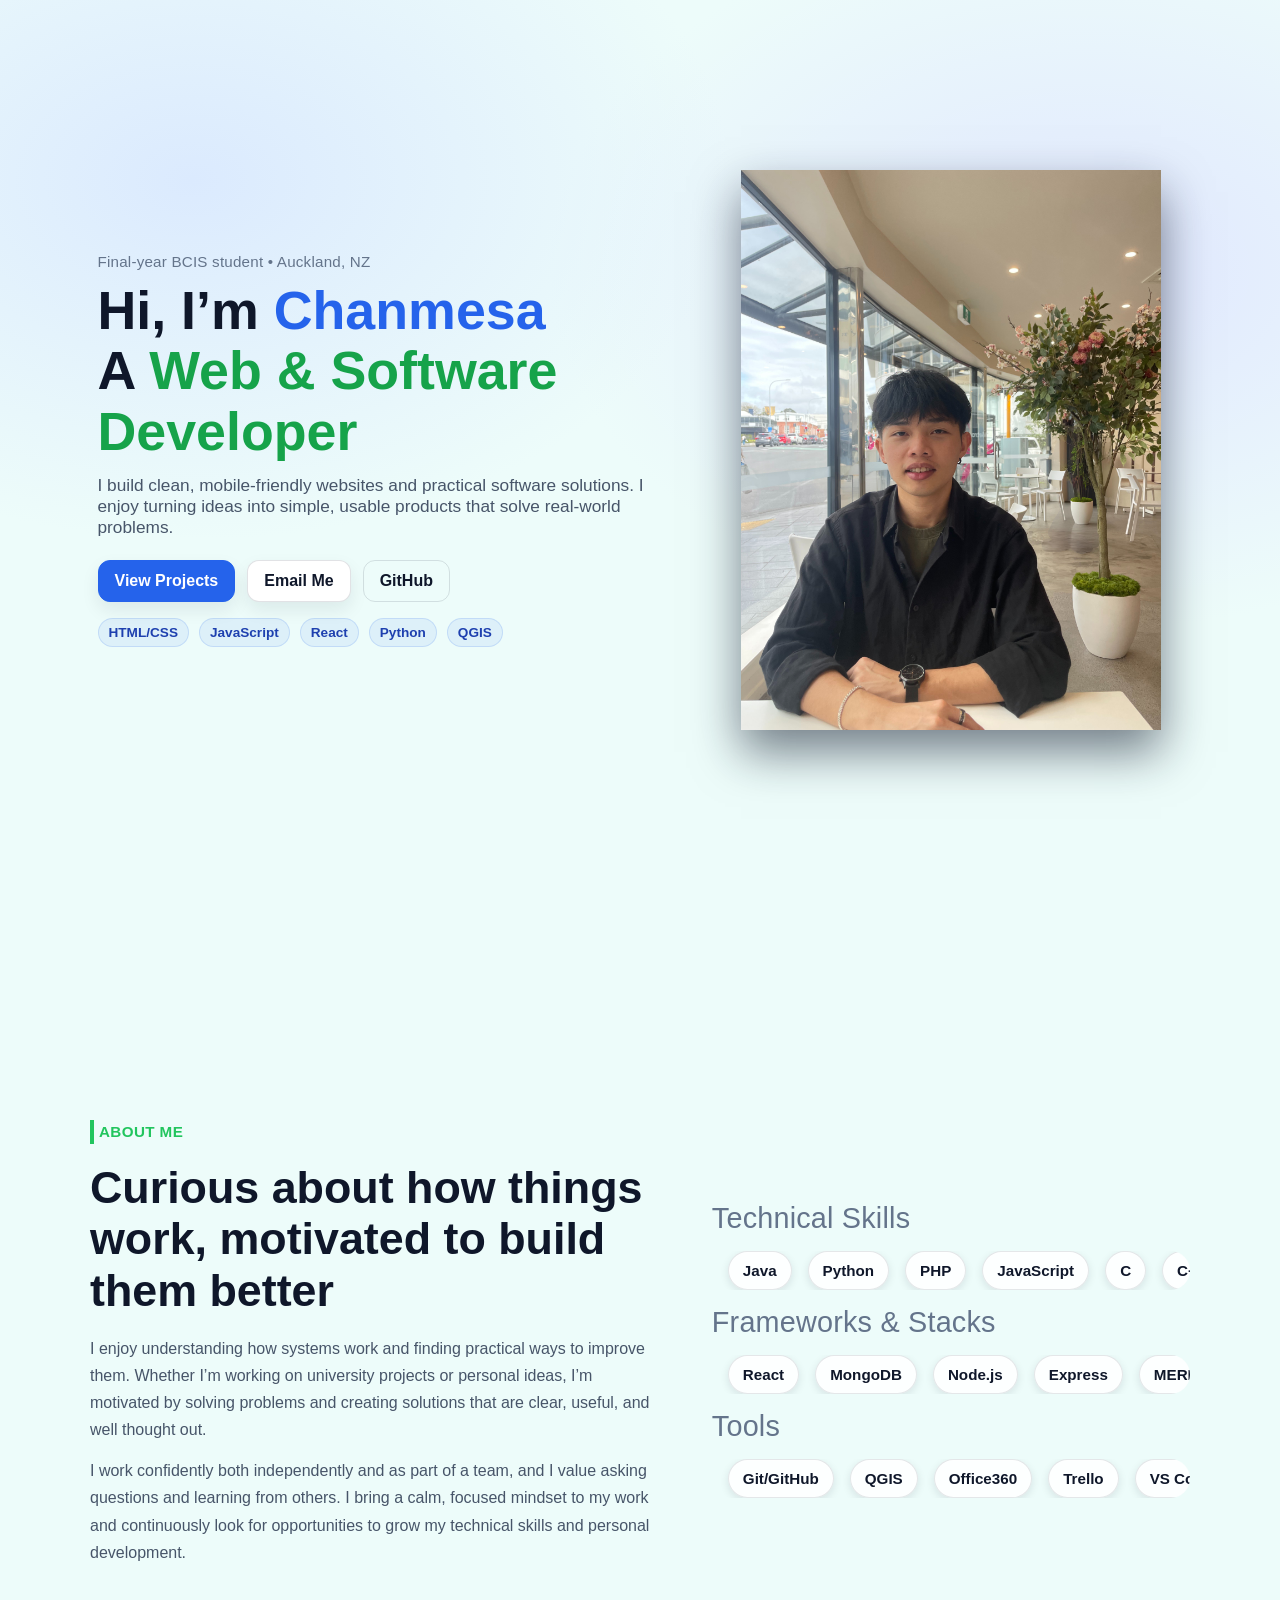
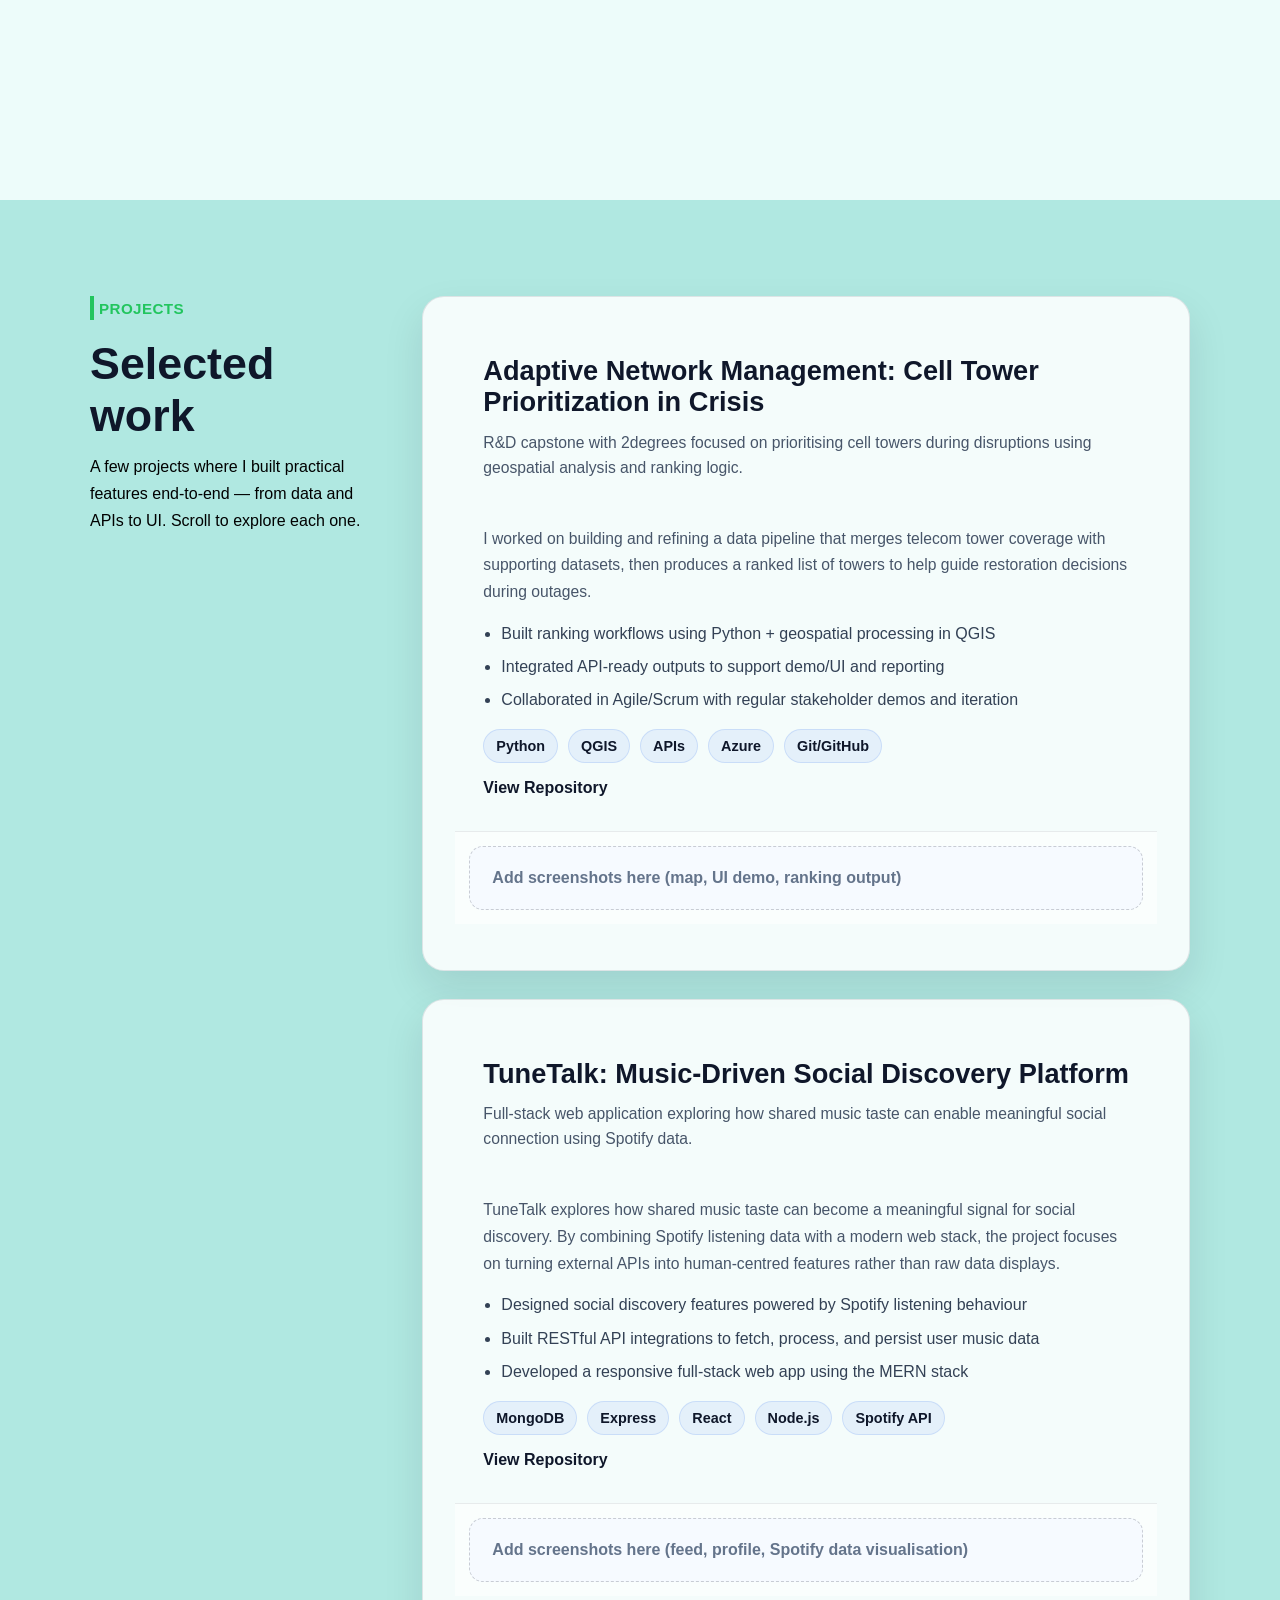
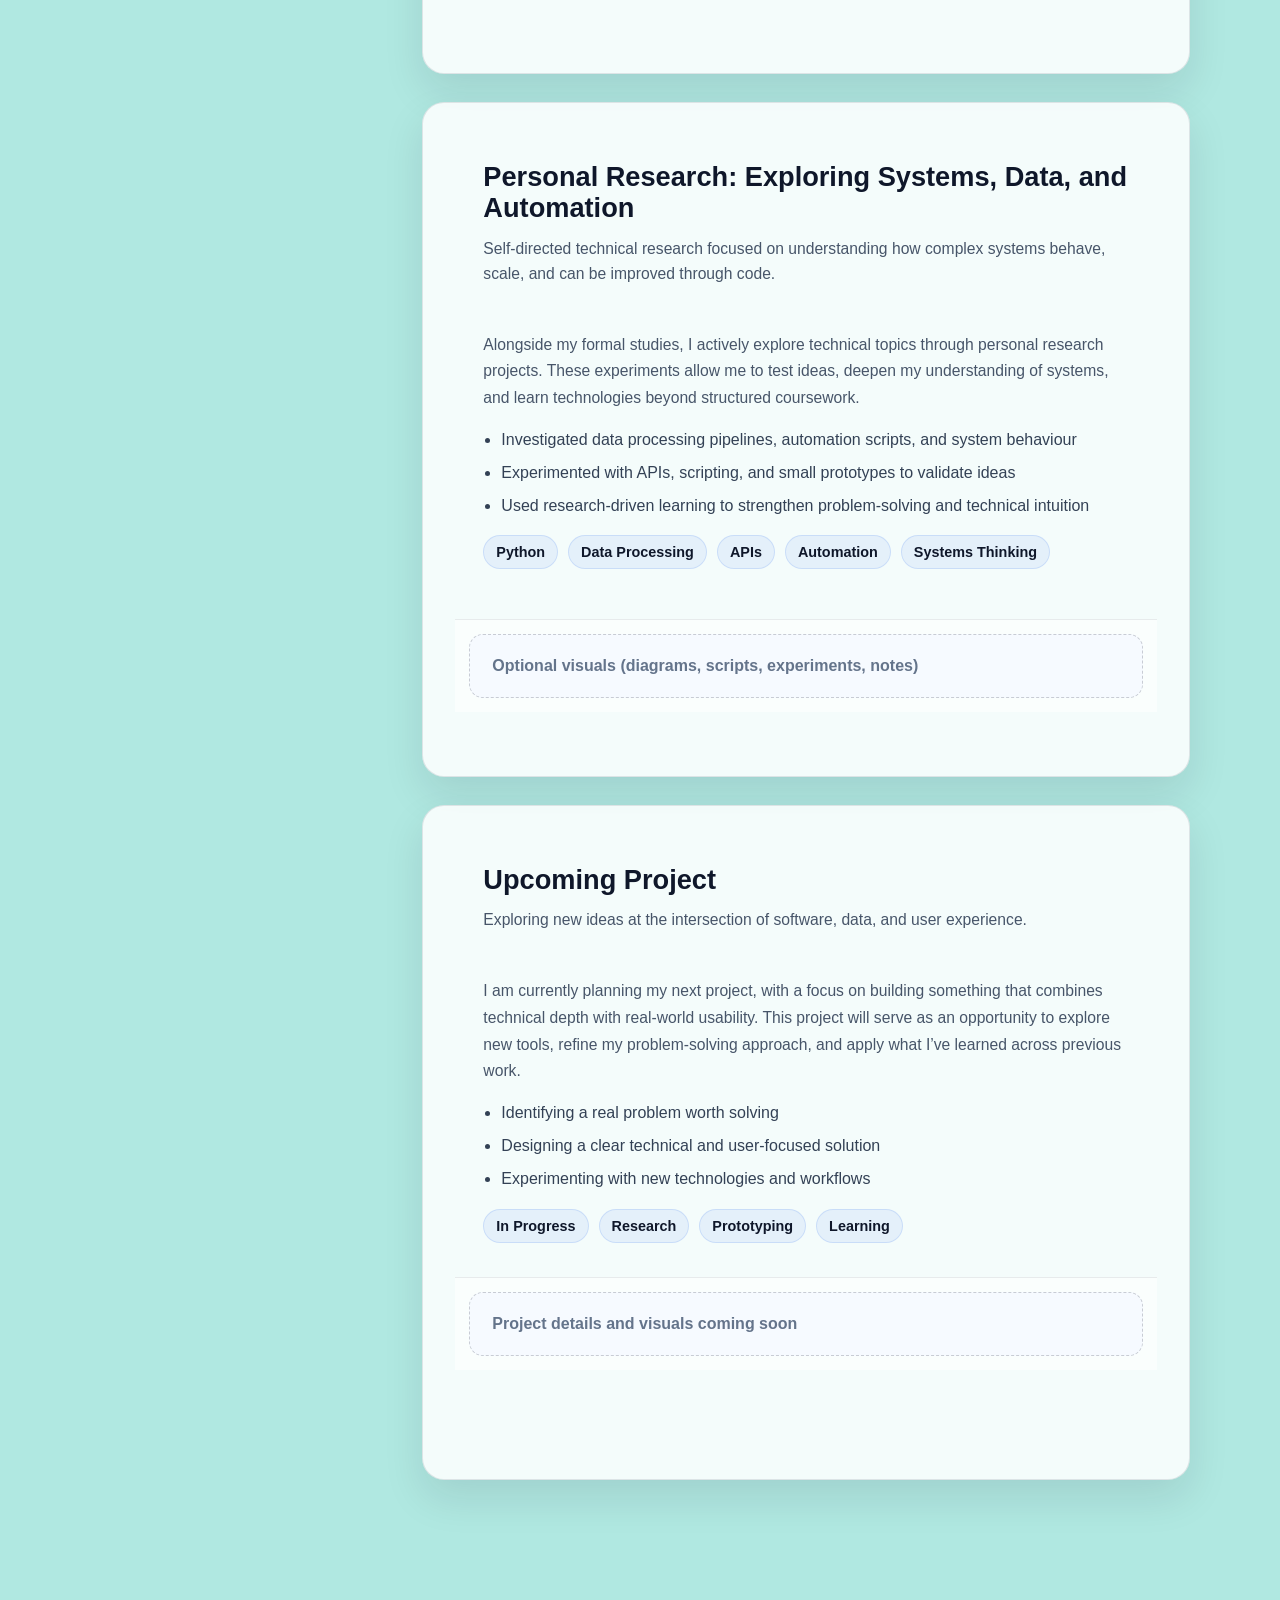
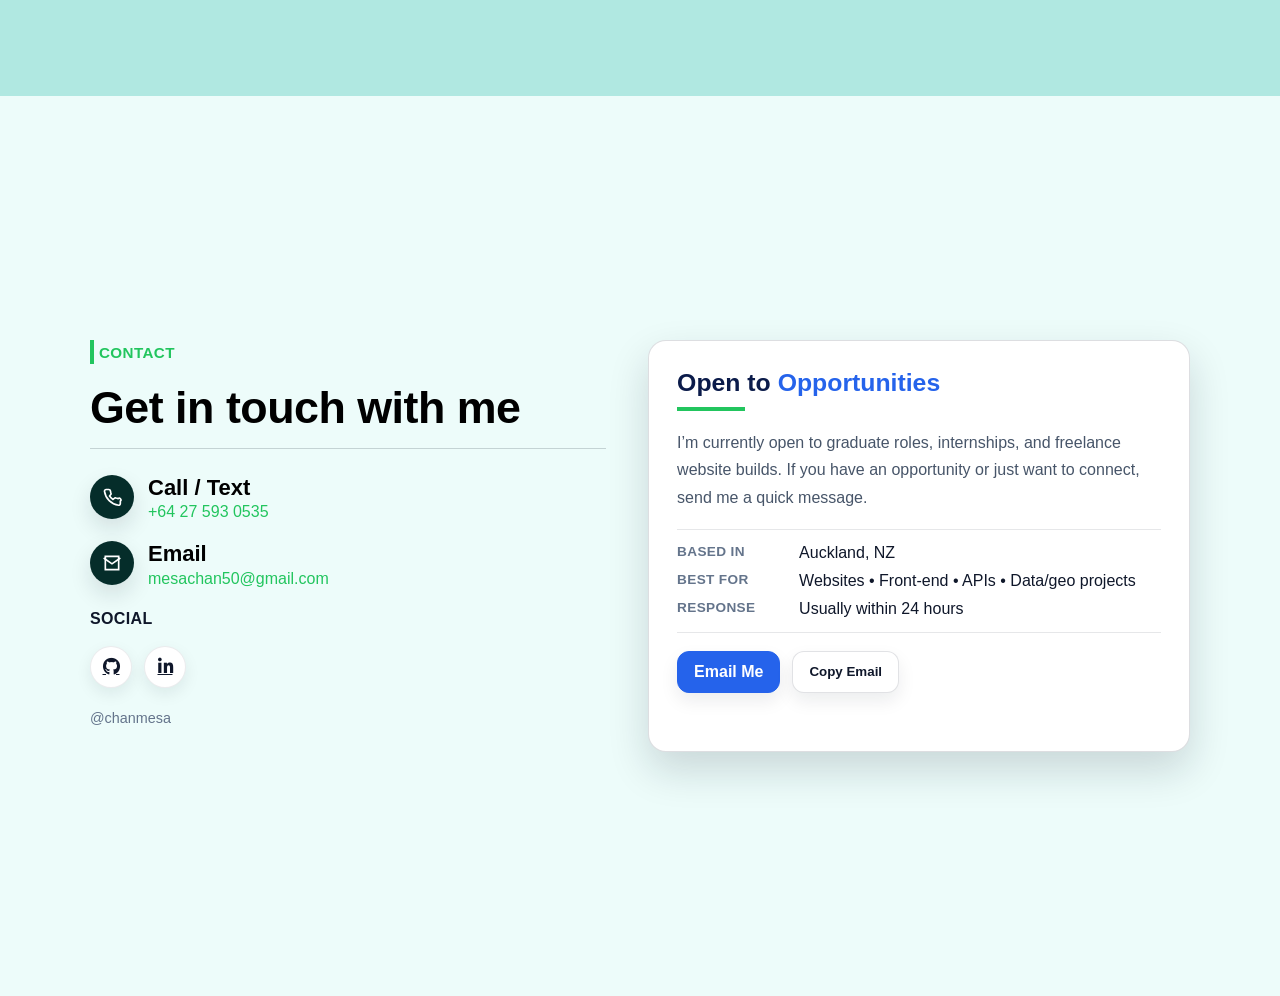
==== commit f14766d0: "finished contact me * finished contact me section" ====
--- a/index.html
+++ b/index.html
@@ -7,6 +7,10 @@
 
   <!-- External CSS -->
   <link rel="stylesheet" href="style.css" />
+  <link
+  rel="stylesheet"
+  href="https://cdnjs.cloudflare.com/ajax/libs/font-awesome/6.5.0/css/all.min.css"
+  />
 </head>
 
 <body>
@@ -378,8 +382,8 @@
     </section>
 
     
-
-    <!-- SECTION 4: SKILLS -->
+    
+    <!-- SECTION 4: SKILLS 
     <section id="skills">
       <div class="wrap">
         <h2>Technical Skills</h2>
@@ -404,19 +408,119 @@
         </div>
       </div>
     </section>
-
-    <!-- SECTION 5: CONTACT -->
-    <section id="contact">
-      <div class="wrap">
-        <h2>Contact</h2>
-        <p class="muted">
-          Email: <a href="mailto:mesachan50@gmail.com">mesachan50@gmail.com</a><br />
-          GitHub: <a href="https://github.com/chanmesa-chhun" target="_blank">github.com/chanmesa-chhun</a>
-        </p>
-        <footer>© 2024 Chanmesa Chhun</footer>
+    -->
+
+    <section id="contact" class="contact-split">
+      <div class="wrap contact-split__wrap">
+
+        <!-- LEFT -->
+        <div class="contact-split__left">
+          <div class="section-label">
+            <span class="label-accent"></span>
+            <span class="label-text">Contact</span>
+          </div>
+          <h2 class="contact-split__title">Get in touch with me </h2>
+          <div class="contact-split__rule"></div>
+
+          <div class="contact-item">
+            <div class="contact-icon" aria-hidden="true">
+              <!-- phone icon -->
+              <svg viewBox="0 0 24 24" width="20" height="20" fill="none" stroke="currentColor" stroke-width="2">
+                <path d="M22 16.92v3a2 2 0 0 1-2.18 2A19.8 19.8 0 0 1 3 5.18 2 2 0 0 1 5.11 3h3a2 2 0 0 1 2 1.72c.12.86.32 1.7.59 2.5a2 2 0 0 1-.45 2.11L9.09 10.91a16 16 0 0 0 4 4l1.58-1.16a2 2 0 0 1 2.11-.45c.8.27 1.64.47 2.5.59A2 2 0 0 1 22 16.92z"/>
+              </svg>
+            </div>
+            <div>
+              <div class="contact-label">Call / Text</div>
+              <a class="contact-link" href="tel:+64000000000">+64 27 593 0535</a>
+            </div>
+          </div>
+
+          <div class="contact-item">
+            <div class="contact-icon" aria-hidden="true">
+              <!-- mail icon -->
+              <svg viewBox="0 0 24 24" width="20" height="20" fill="none" stroke="currentColor" stroke-width="2">
+                <path d="M4 4h16v16H4z"/>
+                <path d="m22 6-10 7L2 6"/>
+              </svg>
+            </div>
+            <div>
+              <div class="contact-label">Email</div>
+              <a class="contact-link" href="mailto:mesachan50@gmail.com">mesachan50@gmail.com</a>
+            </div>
+          </div>
+
+          <div class="contact-social">
+            <div class="contact-social__title">Social</div>
+              <div class="contact-social__icons">
+                <div class="social-links">
+                  <a
+                    href="https://github.com/chanmesa-chhun"
+                    target="_blank"
+                    rel="noopener"
+                    aria-label="GitHub"
+                    class="social-icon"
+                  >
+                    <i class="fab fa-github"></i>
+                  </a>
+
+                  <a
+                    href="https://www.linkedin.com/in/chanmesa"
+                    target="_blank"
+                    rel="noopener"
+                    aria-label="LinkedIn"
+                    class="social-icon"
+                  >
+                    <i class="fab fa-linkedin-in"></i>
+                  </a>
+              </div>
+            </div>
+          </div>
+
+          <p class="social-handle">
+            @chanmesa
+          </p>
+        </div>
+
+        <!-- RIGHT -->
+        <aside class="contact-card">
+          <h3 class="contact-card__title">Open to <span class="highlight">Opportunities</span></h3>
+          <div class="contact-card__accent"></div>
+
+          <p class="contact-card__text">
+            I’m currently open to graduate roles, internships, and freelance website builds.
+            If you have an opportunity or just want to connect, send me a quick message.
+          </p>
+
+          <div class="contact-card__rows">
+            <div class="info-row">
+              <div class="info-k">Based in</div>
+              <div class="info-v">Auckland, NZ</div>
+            </div>
+            <div class="info-row">
+              <div class="info-k">Best for</div>
+              <div class="info-v">Websites • Front-end • APIs • Data/geo projects</div>
+            </div>
+            <div class="info-row">
+              <div class="info-k">Response</div>
+              <div class="info-v">Usually within 24 hours</div>
+            </div>
+          </div>
+
+          <div class="contact-card__actions">
+            <a class="btn primary" href="mailto:mesachan50@gmail.com?subject=Hi%20Chanmesa%20%E2%80%93%20Let%E2%80%99s%20connect">
+              Email Me
+            </a>
+            <button class="btn" type="button" id="copyEmailBtn">
+              Copy Email
+            </button>
+          </div>
+
+          <p class="contact-card__tiny" id="copyEmailHint" aria-live="polite"></p>
+        </aside>
+
       </div>
     </section>
-
+      
   </main>
   <script src="script.js"></script>
 </body>
--- a/style.css
+++ b/style.css
@@ -33,7 +33,7 @@
   background:
     radial-gradient(900px 600px at 15% 20%, #dbeafe, transparent 60%),
     radial-gradient(900px 600px at 85% 30%, #e0e7ff, transparent 60%),
-    #f6f9ff;
+    #edfcfa;
 }
 
 .about-section {
@@ -41,7 +41,7 @@
   min-height: 100vh;
   display: flex;
   align-items: center;
-  background: #f6f9ff;
+  background: #edfcfa;
 }
 
 .hero-layout {
@@ -349,7 +349,7 @@
 .projects-section{
   font-family: 'montserrat', sans-serif;
   padding: 96px 0;
-  background: #f6f9ff;
+  background: #b0e8e1
 }
 
 /* two-column layout */
@@ -369,7 +369,7 @@
 
 .projects-title{
   margin: 0 0 12px;
-  font-size: clamp(2.0rem, 3vw, 2.6rem);
+  font-size: clamp(2.1rem, 3.5vw, 2.8rem);
   line-height: 1.15;
   color: #0f172a;
 }
@@ -377,7 +377,6 @@
 .projects-desc{
   margin: 0;
   max-width: 34ch;
-  color: #475569;
   line-height: 1.7;
 }
 
@@ -537,6 +536,217 @@
 .projects-right .project-card:nth-child(3){ top: 128px; }
 .projects-right .project-card:nth-child(4){ top: 144px; }
 
+/* ===== Contact split layout ===== */
+.contact-split{
+  font-family: 'montserrat', sans-serif;
+  min-height: 100vh;
+  display: flex;
+  align-items: center;
+  background: #edfcfa;
+}
+
+.contact-split__wrap{
+  width: 90%;
+  max-width: 1100px;
+  margin: 0 auto;
+  display: grid;
+  grid-template-columns: 1fr 1.05fr;
+  gap: 42px;
+  align-items: start;
+}
+
+.contact-split__title{
+  margin: 0 0 12px;
+  font-size: clamp(2.1rem, 3.5vw, 2.8rem);
+  line-height: 1.15;
+  letter-spacing: -0.5px;
+}
+
+.contact-split__rule{
+  height: 1px;
+  width: 100%;
+  background: rgba(15,23,42,0.18);
+  margin: 14px 0 26px;
+}
+
+.contact-item{
+  display: grid;
+  grid-template-columns: 44px 1fr;
+  gap: 14px;
+  align-items: start;
+  margin-bottom: 20px;
+}
+
+.contact-icon{
+  width: 44px;
+  height: 44px;
+  border-radius: 999px;
+  display: grid;
+  place-items: center;
+  background: #052d2a;
+  color: #ffffff;
+  box-shadow: 0 10px 22px rgba(15,23,42,0.12);
+}
+
+.contact-label{
+  font-family: "Montserrat", Sans-serif;
+  font-size: 22px;
+  font-weight: 600;
+  line-height: 1.2;
+  margin-bottom: 2px;
+}
+
+.contact-link{
+  color: #22c55e;
+  text-decoration: none;
+}
+.contact-link:hover{ text-decoration: underline; }
+
+.contact-social{
+  margin-top: 22px;
+}
+
+.contact-social__title{
+  font-weight: 800;
+  letter-spacing: 0.35px;
+  text-transform: uppercase;
+  color: #0f172a;
+  margin-bottom: 10px;
+}
+
+.contact-social__icons{
+  display: flex;
+  gap: 10px;
+}
+
+.social-handle {
+  margin-top: 6px;
+  font-size: 0.9rem;
+  color: #64748b;
+  margin-top: 22px;
+}
+
+.social-btn{
+  width: 44px;
+  height: 44px;
+  border-radius: 999px;
+  display: grid;
+  place-items: center;
+  border: 1px solid rgba(15,23,42,0.15);
+  background: #fff;
+  color: #0f172a;
+  box-shadow: 0 10px 20px rgba(15,23,42,0.08);
+  text-decoration: none;
+}
+
+.social-links {
+  display: flex;
+  gap: 12px;
+  margin-top: 8px;
+}
+
+.social-icon {
+  width: 42px;
+  height: 42px;
+  border-radius: 50%;
+  background: #ffffff;
+  border: 1px solid rgba(15, 23, 42, 0.08);
+  display: flex;
+  align-items: center;
+  justify-content: center;
+  color: #0f172a;
+  font-size: 1.1rem;
+  box-shadow: 0 6px 16px rgba(15, 23, 42, 0.08);
+  transition: transform 0.15s ease, box-shadow 0.15s ease, color 0.15s ease;
+}
+
+.social-icon:hover {
+  transform: translateY(-2px);
+  box-shadow: 0 10px 22px rgba(15, 23, 42, 0.14);
+  color: #2563eb; /* blue accent */
+}
+
+
+/* ===== Right card ===== */
+.contact-card{
+  border-radius: 18px;
+  background: #ffffff;
+  border: 1px solid rgba(15,23,42,0.14);
+  box-shadow: 0 18px 40px rgba(15,23,42,0.16);
+  padding: 28px;
+}
+
+.contact-card__title{
+  margin: 0;
+  font-size: clamp(1.2rem, 2vw, 1.55rem);
+  color: #0b1b4a;
+}
+
+.contact-card__accent{
+  width: 68px;
+  height: 4px;
+  background: #22c55e;
+  margin: 10px 0 18px;
+}
+
+.contact-card__text{
+  margin: 0 0 18px;
+  color: #475569;
+  line-height: 1.7;
+}
+
+.contact-card__rows{
+  display: grid;
+  gap: 10px;
+  padding: 14px 0;
+  border-top: 1px solid rgba(15,23,42,0.10);
+  border-bottom: 1px solid rgba(15,23,42,0.10);
+}
+
+.info-row{
+  display: grid;
+  grid-template-columns: 110px 1fr;
+  gap: 12px;
+}
+
+.info-k{
+  color: #64748b;
+  font-weight: 700;
+  text-transform: uppercase;
+  letter-spacing: 0.35px;
+  font-size: 0.85rem;
+}
+
+.info-v{
+  color: #0f172a;
+}
+
+.contact-card__actions{
+  display: flex;
+  gap: 12px;
+  flex-wrap: wrap;
+  margin-top: 18px;
+}
+
+.contact-card__tiny{
+  margin: 10px 0 0;
+  color: #64748b;
+  font-weight: 700;
+  min-height: 20px;
+}
+
+
+/* Mobile */
+@media (max-width: 900px){
+  .contact-split{
+    min-height: auto;
+    padding: 72px 0;
+  }
+  .contact-split__wrap{
+    grid-template-columns: 1fr;
+  }
+}
+
 /* Mobile: collapse into single column */
 @media (max-width: 900px){
   .projects-layout{
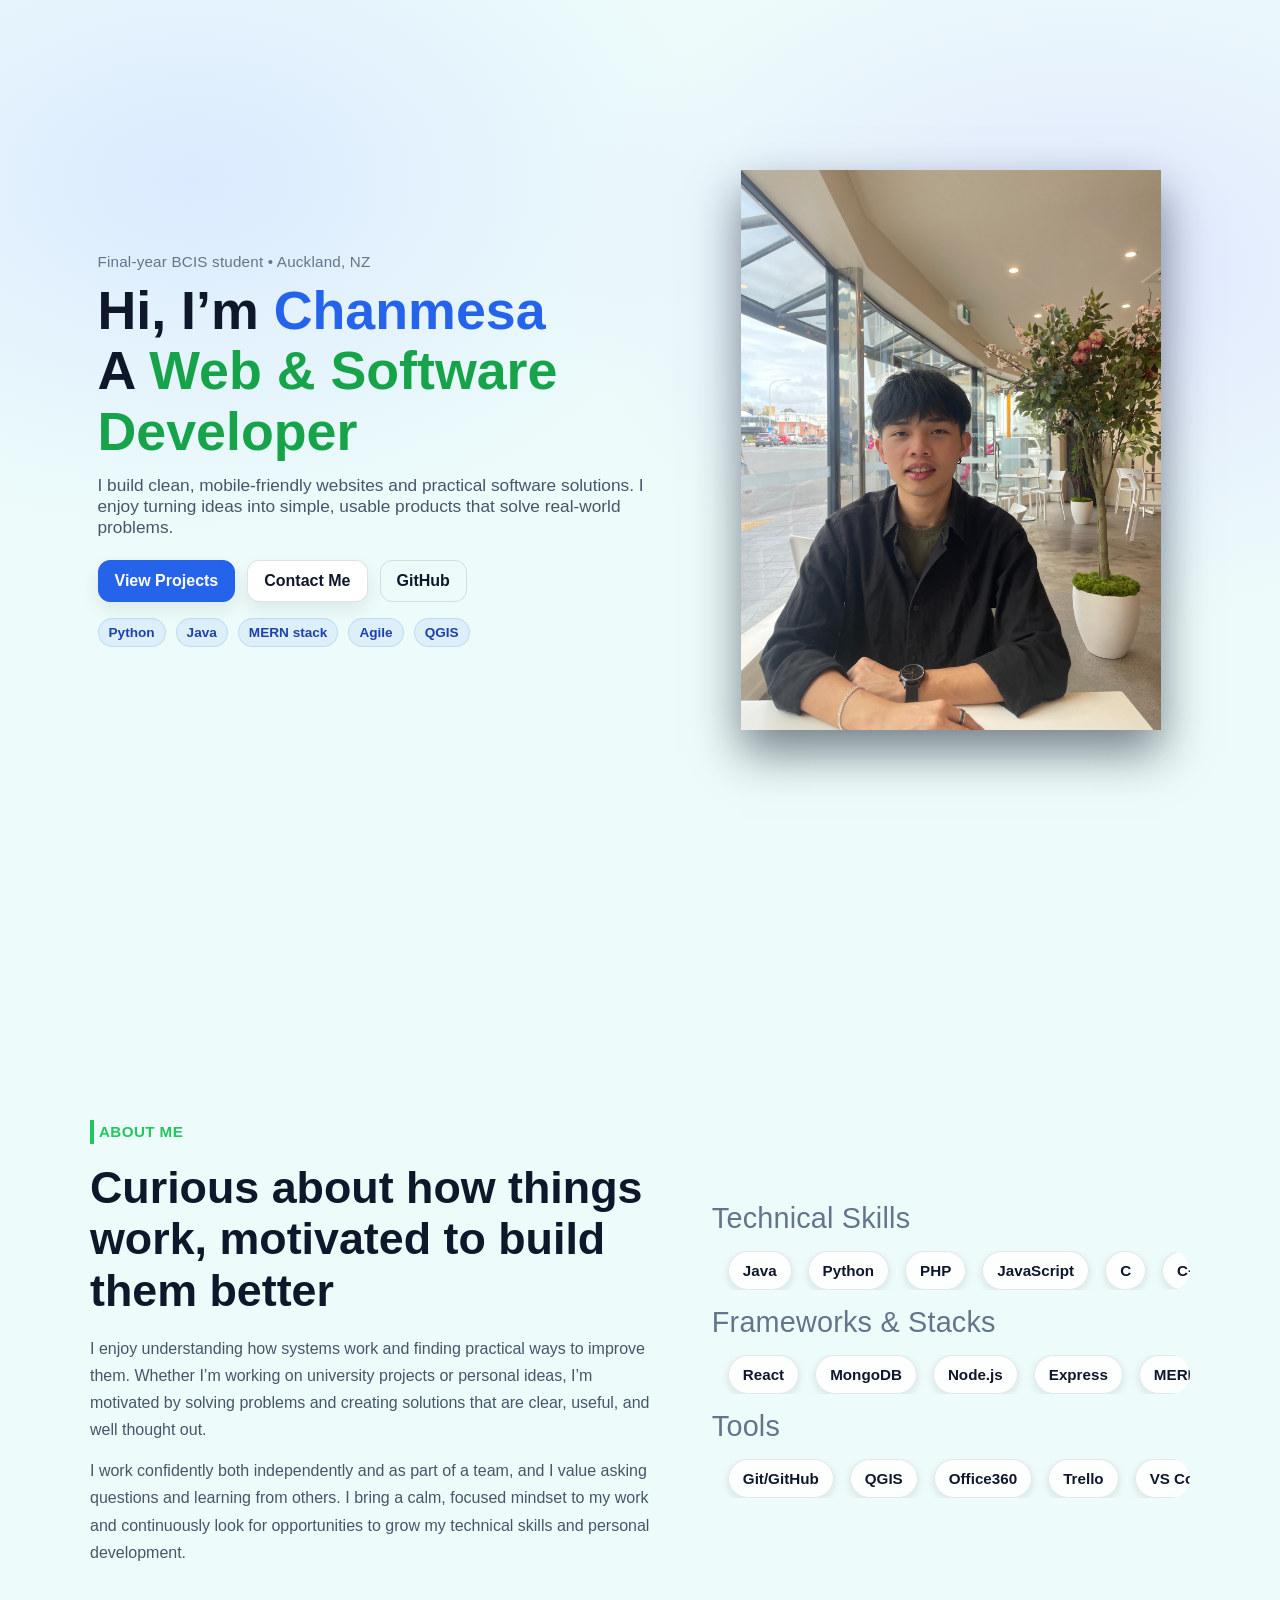
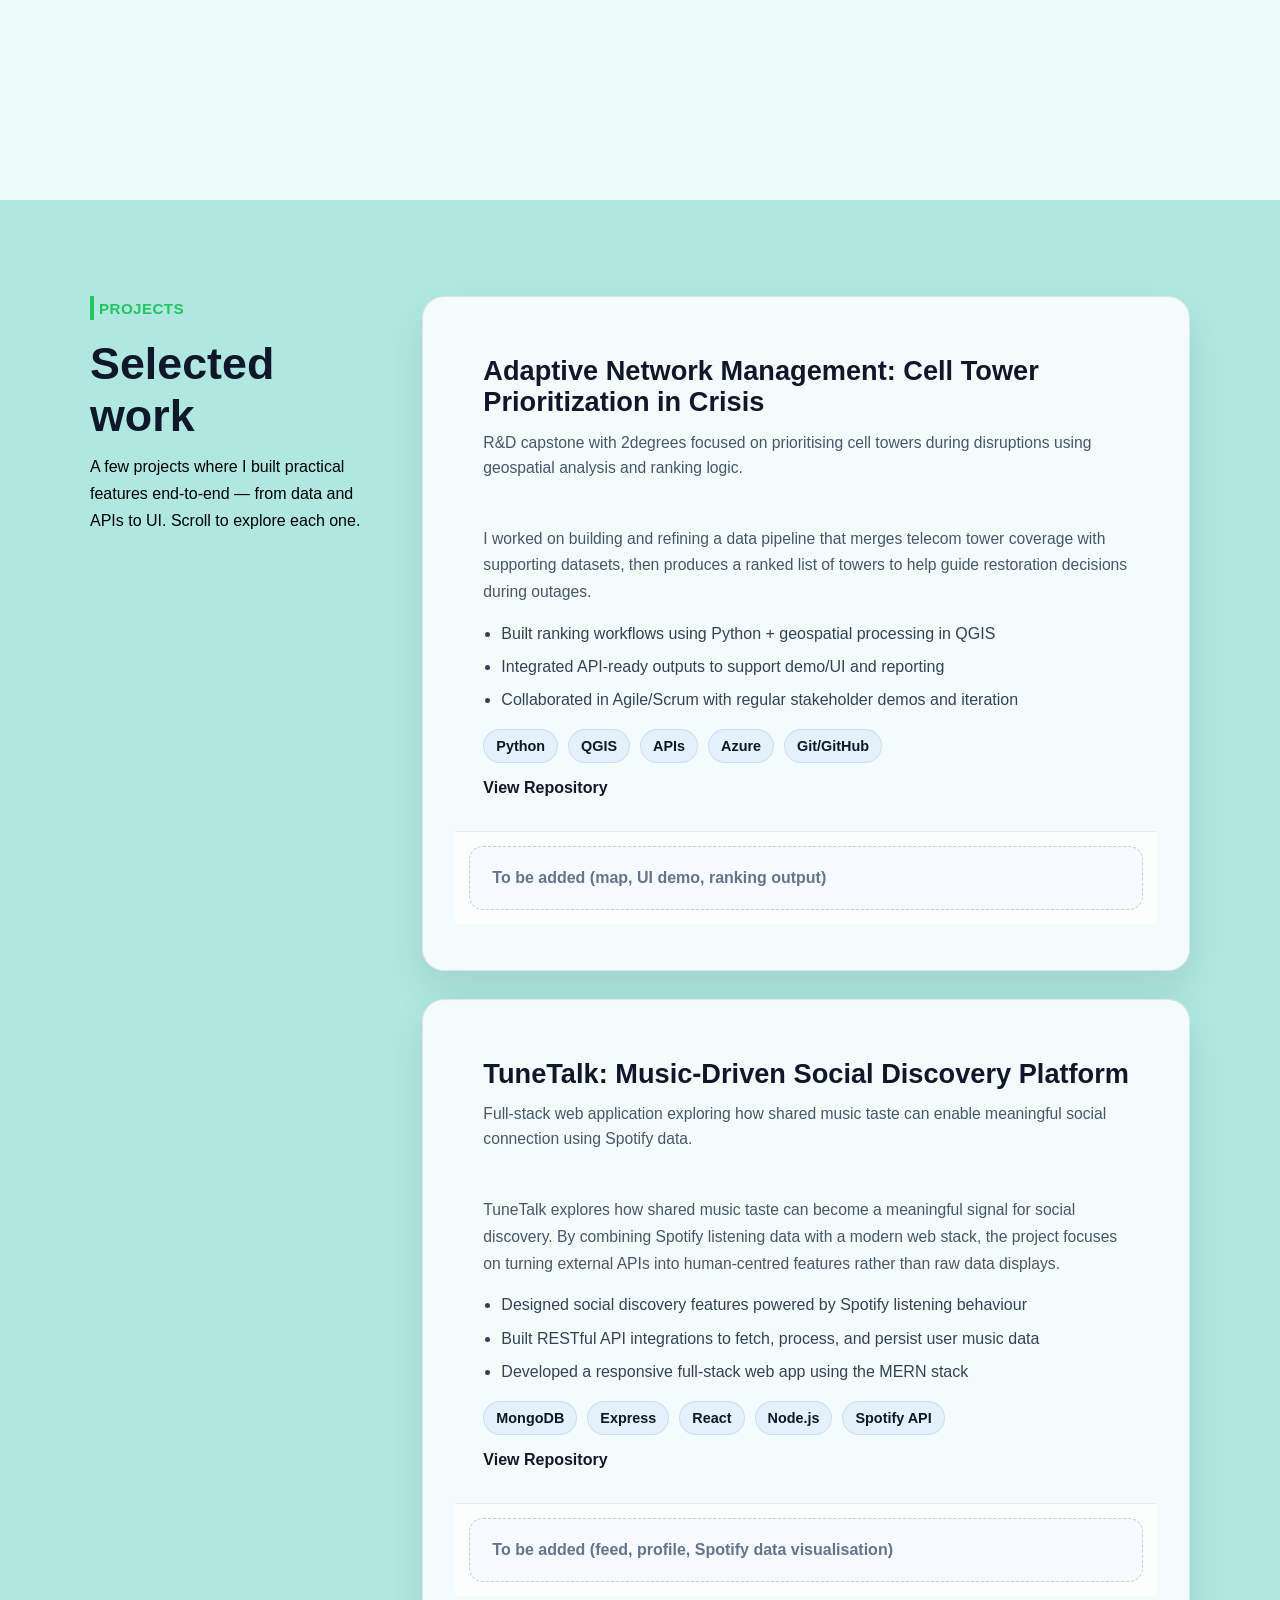
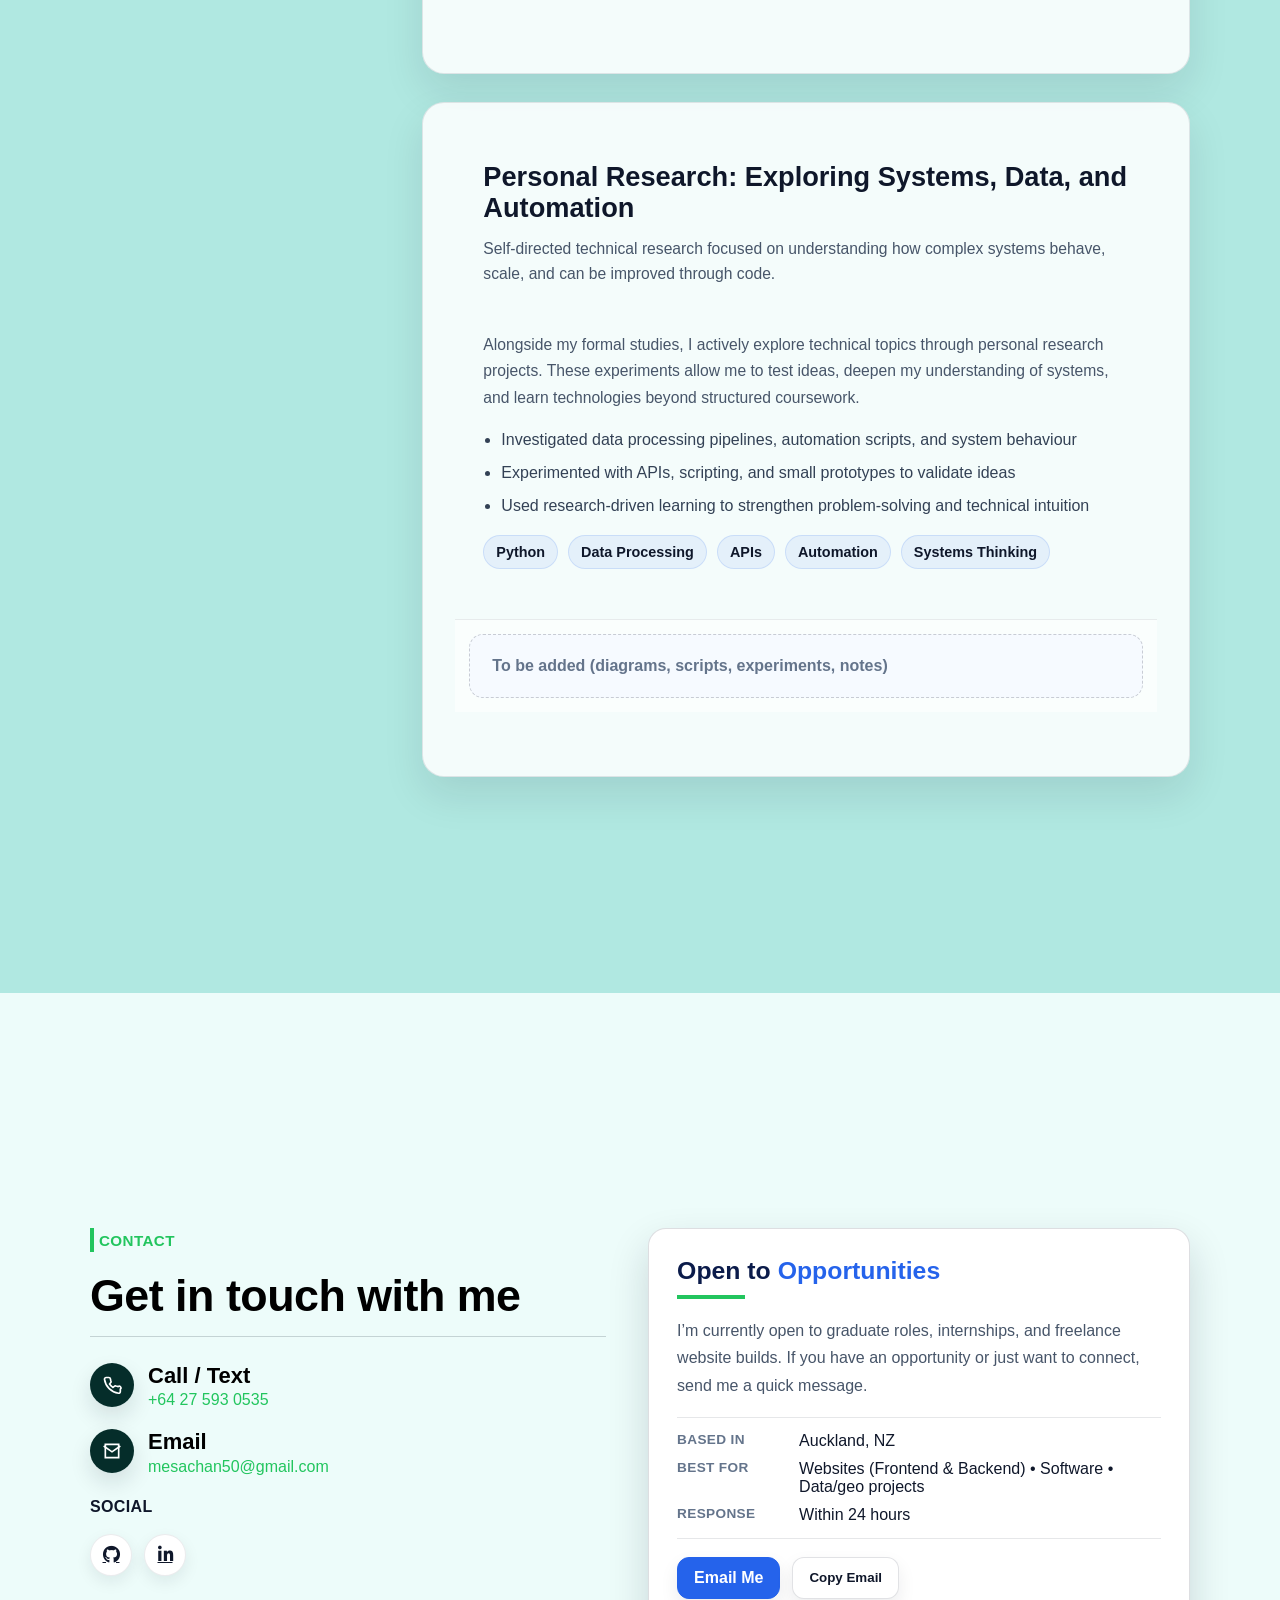
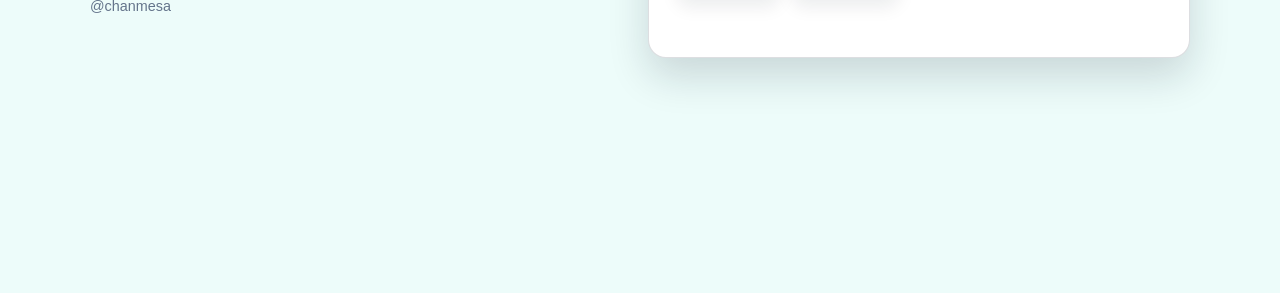
==== commit f15d47db: "update index rewording a few things" ====
--- a/index.html
+++ b/index.html
@@ -35,17 +35,17 @@
 
           <div class="cta">
             <a class="btn primary" href="#projects">View Projects</a>
-            <a class="btn" href="mailto:mesachan50@gmail.com">Email Me</a>
+            <a class="btn" href="#contact">Contact Me</a>
             <a class="btn ghost" href="https://github.com/chanmesa-chhun" target="_blank" rel="noopener">
               GitHub
             </a>
           </div>
 
           <div class="mini-tags">
-            <span class="chip">HTML/CSS</span>
-            <span class="chip">JavaScript</span>
-            <span class="chip">React</span>
             <span class="chip">Python</span>
+            <span class="chip">Java</span>
+            <span class="chip">MERN stack</span>
+            <span class="chip">Agile</span>
             <span class="chip">QGIS</span>
           </div>
         </div>
@@ -230,7 +230,7 @@
               <img src="images/project1-2.png" alt="Ranking output preview" />
               -->
               <div class="project-card__media-placeholder">
-                Add screenshots here (map, UI demo, ranking output)
+                To be added (map, UI demo, ranking output)
               </div>
             </div>
           </article>
@@ -281,7 +281,7 @@
               <img src="images/tunetalk-profile.png" alt="User profile with music data" />
               -->
               <div class="project-card__media-placeholder">
-                Add screenshots here (feed, profile, Spotify data visualisation)
+                To be added (feed, profile, Spotify data visualisation)
               </div>
             </div>
           </article>
@@ -333,50 +333,11 @@
             <!-- Optional: visual research artifacts -->
             <div class="project-card__media">
               <div class="project-card__media-placeholder">
-                Optional visuals (diagrams, scripts, experiments, notes)
+                To be added (diagrams, scripts, experiments, notes)
               </div>
             </div>
           </article>
 
-          <article class="project-card project-card--upcoming" id="project-upcoming">
-            <div class="project-card__head">
-              <h3 class="project-card__title">
-                Upcoming Project
-              </h3>
-
-              <p class="project-card__subtitle">
-                Exploring new ideas at the intersection of software, data, and user experience.
-              </p>
-            </div>
-
-            <div class="project-card__body">
-              <p class="project-card__desc">
-                I am currently planning my next project, with a focus on building something that
-                combines technical depth with real-world usability. This project will serve as an
-                opportunity to explore new tools, refine my problem-solving approach, and apply
-                what I’ve learned across previous work.
-              </p>
-
-              <ul class="project-card__bullets">
-                <li>Identifying a real problem worth solving</li>
-                <li>Designing a clear technical and user-focused solution</li>
-                <li>Experimenting with new technologies and workflows</li>
-              </ul>
-
-              <div class="project-card__tags" aria-label="Planned focus areas">
-                <span class="tag-pill">In Progress</span>
-                <span class="tag-pill">Research</span>
-                <span class="tag-pill">Prototyping</span>
-                <span class="tag-pill">Learning</span>
-              </div>
-            </div>
-
-            <div class="project-card__media">
-              <div class="project-card__media-placeholder">
-                Project details and visuals coming soon
-              </div>
-            </div>
-          </article>
         </div>
       </div>
     </section>
@@ -464,7 +425,7 @@
                   </a>
 
                   <a
-                    href="https://www.linkedin.com/in/chanmesa"
+                    href="https://www.linkedin.com/in/chanmesa-chhun/"
                     target="_blank"
                     rel="noopener"
                     aria-label="LinkedIn"
@@ -498,11 +459,11 @@
             </div>
             <div class="info-row">
               <div class="info-k">Best for</div>
-              <div class="info-v">Websites • Front-end • APIs • Data/geo projects</div>
+              <div class="info-v">Websites (Frontend & Backend) • Software • Data/geo projects</div>
             </div>
             <div class="info-row">
               <div class="info-k">Response</div>
-              <div class="info-v">Usually within 24 hours</div>
+              <div class="info-v">Within 24 hours</div>
             </div>
           </div>
 
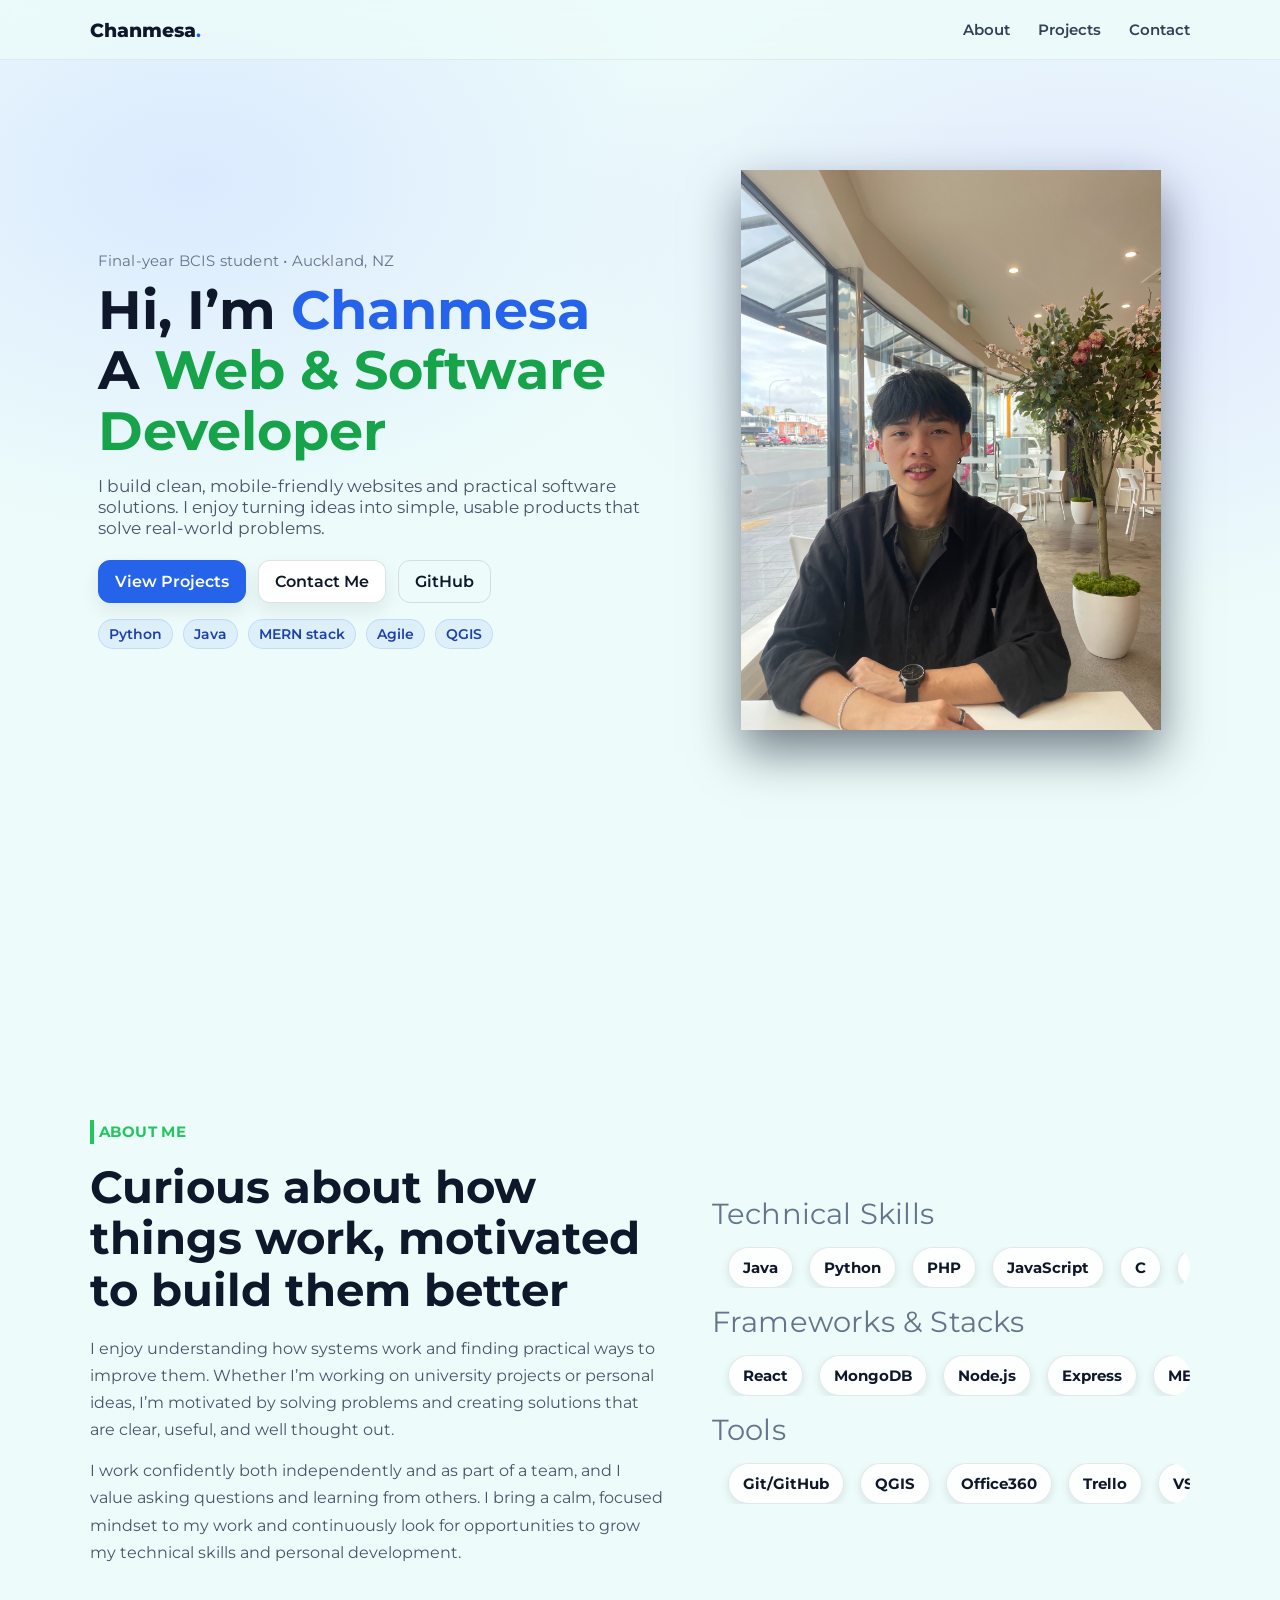
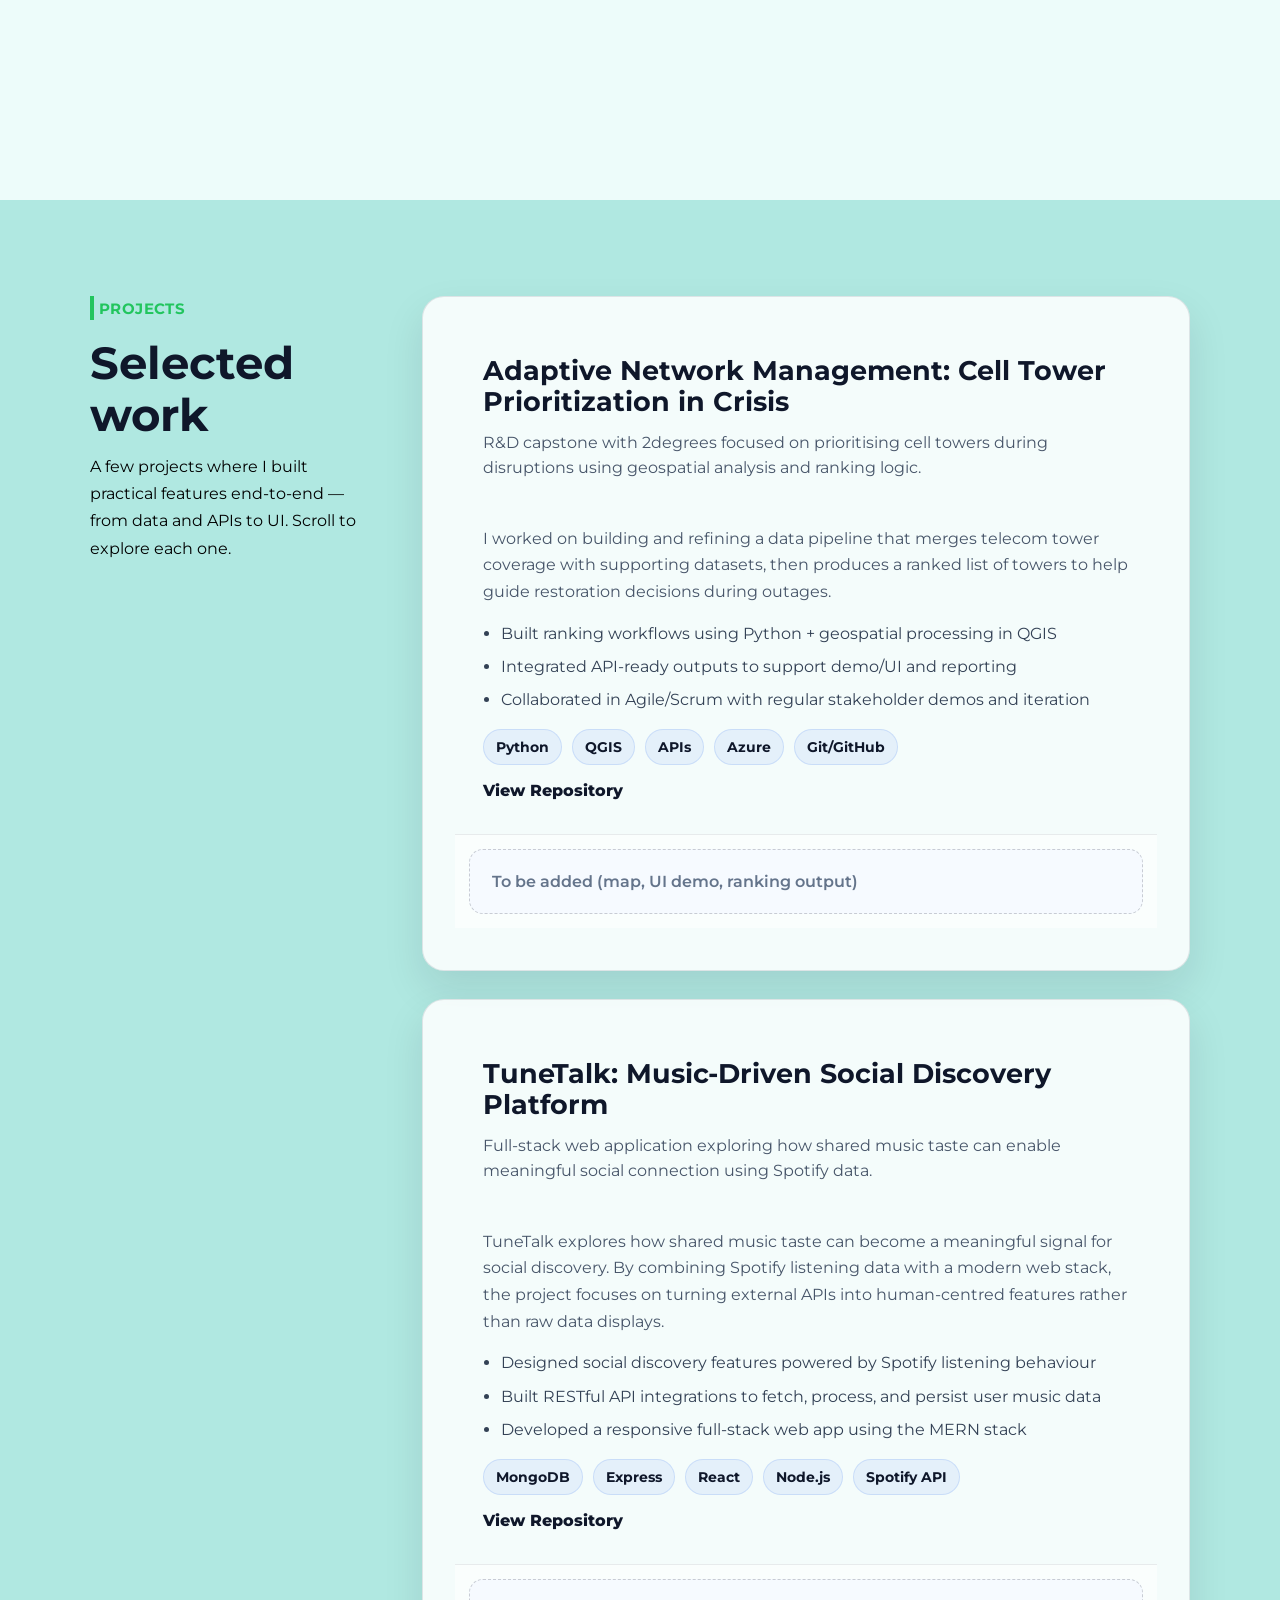
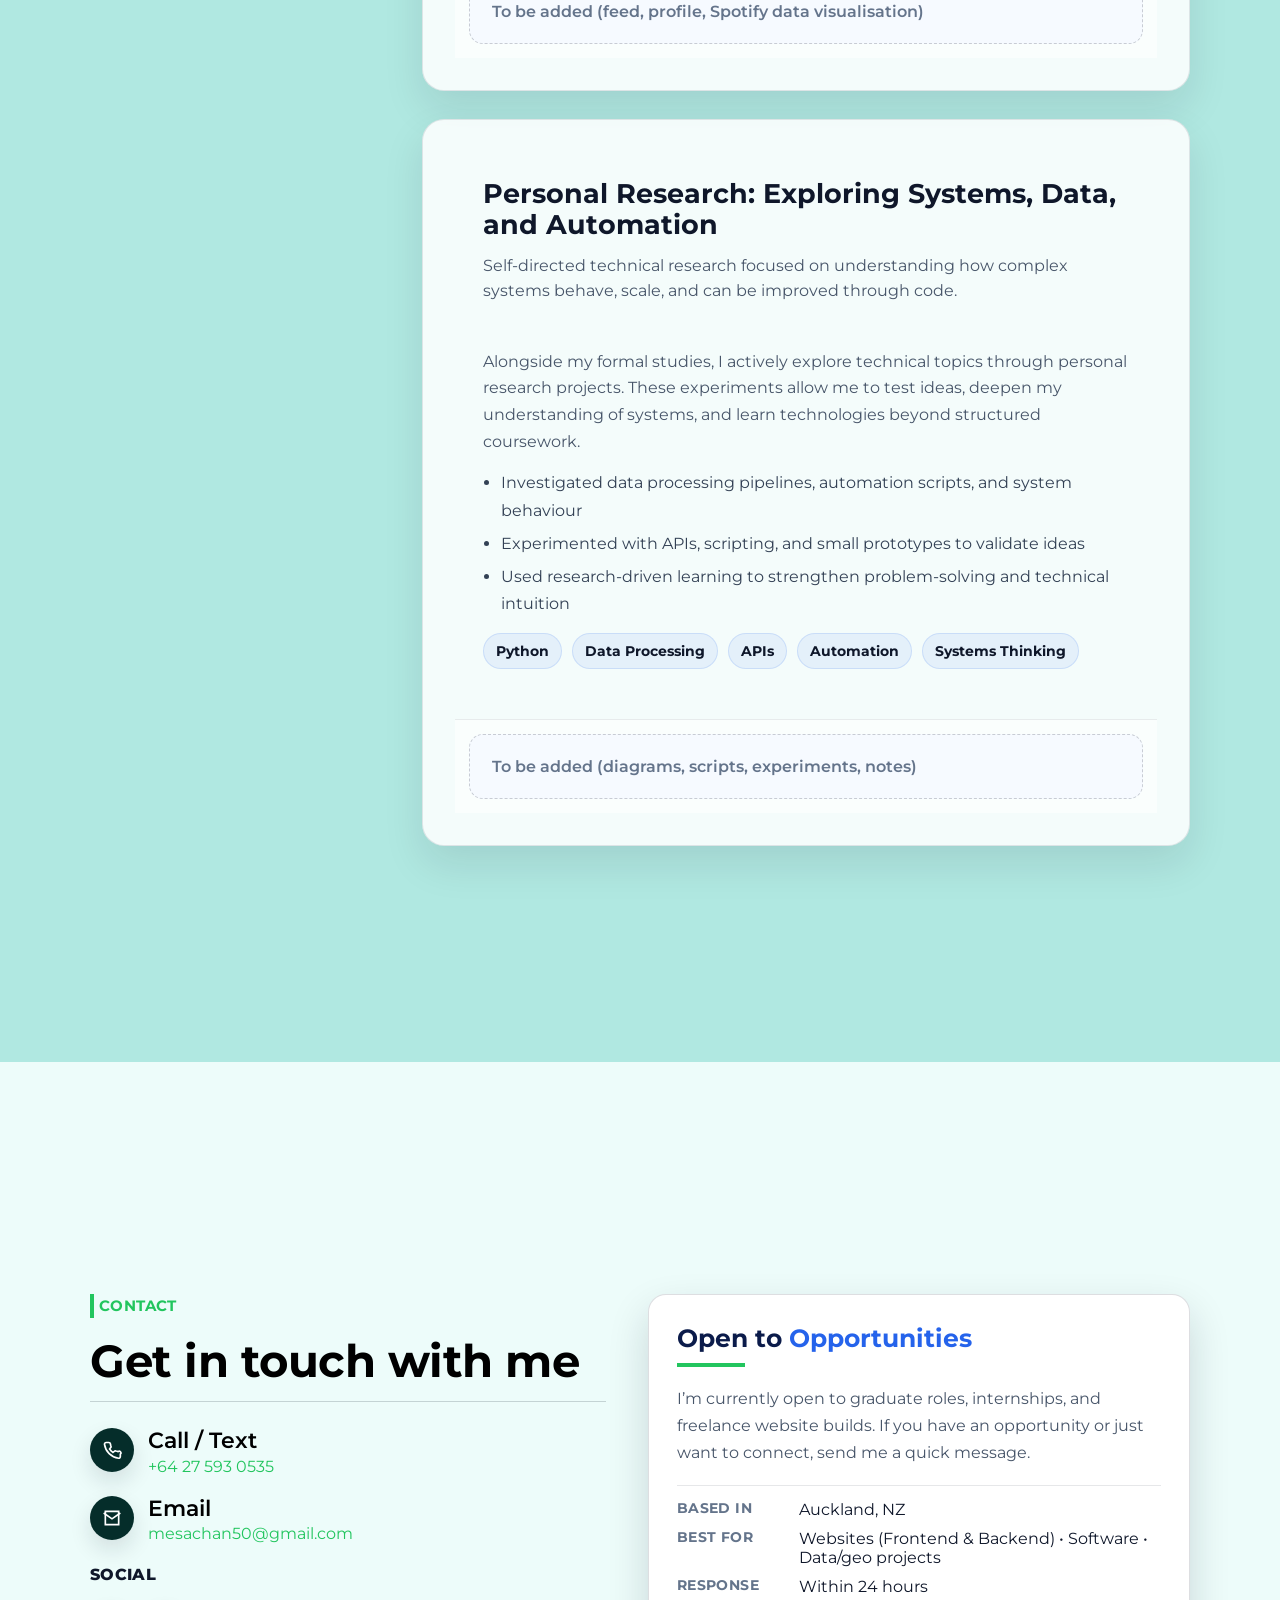
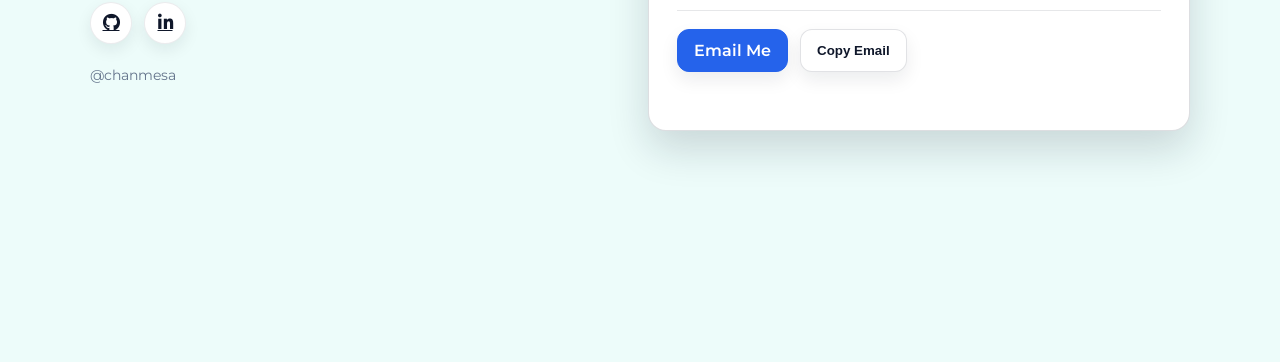
==== commit e3fb6a24: "add nav bar - fixed font - add nav bar" ====
--- a/index.html
+++ b/index.html
@@ -1,5 +1,6 @@
 <!DOCTYPE html>
 <html lang="en">
+
 <head>
   <meta charset="UTF-8" />
   <meta name="viewport" content="width=device-width, initial-scale=1.0" />
@@ -8,12 +9,30 @@
   <!-- External CSS -->
   <link rel="stylesheet" href="style.css" />
   <link
-  rel="stylesheet"
-  href="https://cdnjs.cloudflare.com/ajax/libs/font-awesome/6.5.0/css/all.min.css"
+    rel="stylesheet"
+    href="https://cdnjs.cloudflare.com/ajax/libs/font-awesome/6.5.0/css/all.min.css"
   />
+  <link rel="preconnect" href="https://fonts.googleapis.com">
+  <link href="https://fonts.googleapis.com/css2?family=Montserrat:wght@400;600;700;800&display=swap" rel="stylesheet">
 </head>
 
+
 <body>
+  <header class="site-nav" id="siteNav">
+    <div class="wrap site-nav__inner">
+      <a href="#top" class="site-nav__brand">Chanmesa<span class="highlight">.</span></a>
+
+      <nav class="site-nav__links" id="navLinks">
+        <a href="#about" class="nav-link">About</a>
+        <a href="#projects" class="nav-link">Projects</a>
+        <a href="#contact" class="nav-link">Contact</a>
+      </nav>
+
+      <button class="nav-toggle" id="navToggle" aria-label="Toggle navigation" aria-expanded="false">
+        <span></span><span></span><span></span>
+      </button>
+    </div>
+  </header>
   <main>
     <!-- SECTION 1: HERO -->
     <section id="top" class="hero-section">
@@ -392,7 +411,7 @@
             </div>
             <div>
               <div class="contact-label">Call / Text</div>
-              <a class="contact-link" href="tel:+64000000000">+64 27 593 0535</a>
+              <a class="contact-link" href="tel:+64275930535">+64 27 593 0535</a>
             </div>
           </div>
 
--- a/style.css
+++ b/style.css
@@ -762,11 +762,6 @@
     min-height: auto;
   }
 
-  .project-card__head,
-  .project-card__body {
-    padding-left: 18px;
-    padding-right: 18px;
-  }
 }
 
 @keyframes marquee-left {
@@ -811,3 +806,145 @@
     margin-bottom: 12px;
   }
 }
+
+
+#about, #projects, #contact {
+  scroll-margin-top: 84px; /* offsets fixed nav height when jumping via links */
+}
+
+.site-nav {
+  position: fixed;
+  top: 0;
+  left: 0;
+  right: 0;
+  z-index: 1000;
+  font-family: 'Montserrat', sans-serif;
+  background: rgba(237, 252, 250, 0.7);
+  backdrop-filter: blur(10px);
+  -webkit-backdrop-filter: blur(10px);
+  border-bottom: 1px solid rgba(15, 23, 42, 0.06);
+  transition: background 0.25s ease, box-shadow 0.25s ease;
+}
+
+.site-nav.is-scrolled {
+  background: rgba(237, 252, 250, 0.92);
+  box-shadow: 0 8px 24px rgba(15, 23, 42, 0.08);
+}
+
+.site-nav__inner {
+  display: flex;
+  align-items: center;
+  justify-content: space-between;
+  padding: 16px 0;
+}
+
+.site-nav__brand {
+  font-size: 1.2rem;
+  font-weight: 800;
+  color: #0f172a;
+  text-decoration: none;
+}
+
+.site-nav__links {
+  display: flex;
+  align-items: center;
+  gap: 28px;
+}
+
+.nav-link {
+  color: #334155;
+  text-decoration: none;
+  font-weight: 600;
+  font-size: 0.95rem;
+  position: relative;
+  padding: 4px 0;
+  transition: color 0.15s ease;
+}
+
+.nav-link::after {
+  content: "";
+  position: absolute;
+  left: 0;
+  bottom: -3px;
+  width: 0;
+  height: 2px;
+  background: #2563eb;
+  transition: width 0.2s ease;
+}
+
+.nav-link:hover,
+.nav-link.is-active {
+  color: #2563eb;
+}
+
+.nav-link:hover::after,
+.nav-link.is-active::after {
+  width: 100%;
+}
+
+.nav-link--cta {
+  background: #2563eb;
+  color: #fff !important;
+  padding: 9px 16px;
+  border-radius: 10px;
+}
+
+.nav-link--cta::after { display: none; }
+.nav-link--cta:hover { background: #1d4ed8; }
+
+/* Hamburger (mobile) */
+.nav-toggle {
+  display: none;
+  flex-direction: column;
+  justify-content: center;
+  gap: 5px;
+  width: 32px;
+  height: 32px;
+  background: none;
+  border: none;
+  cursor: pointer;
+  padding: 0;
+}
+
+.nav-toggle span {
+  display: block;
+  width: 100%;
+  height: 2px;
+  background: #0f172a;
+  border-radius: 2px;
+  transition: transform 0.25s ease, opacity 0.2s ease;
+}
+
+.nav-toggle.is-open span:nth-child(1) { transform: translateY(7px) rotate(45deg); }
+.nav-toggle.is-open span:nth-child(2) { opacity: 0; }
+.nav-toggle.is-open span:nth-child(3) { transform: translateY(-7px) rotate(-45deg); }
+
+@media (max-width: 900px) {
+  .site-nav__links {
+    position: absolute;
+    top: 100%;
+    left: 0;
+    right: 0;
+    flex-direction: column;
+    align-items: flex-start;
+    gap: 4px;
+    padding: 12px 5% 20px;
+    background: #edfcfa;
+    border-bottom: 1px solid rgba(15, 23, 42, 0.08);
+    transform: translateY(-8px);
+    opacity: 0;
+    pointer-events: none;
+    transition: transform 0.2s ease, opacity 0.2s ease;
+  }
+
+  .site-nav__links.is-open {
+    transform: translateY(0);
+    opacity: 1;
+    pointer-events: auto;
+  }
+
+  .nav-link { width: 100%; padding: 10px 0; }
+  .nav-link--cta { width: fit-content; }
+
+  .nav-toggle { display: flex; }
+}
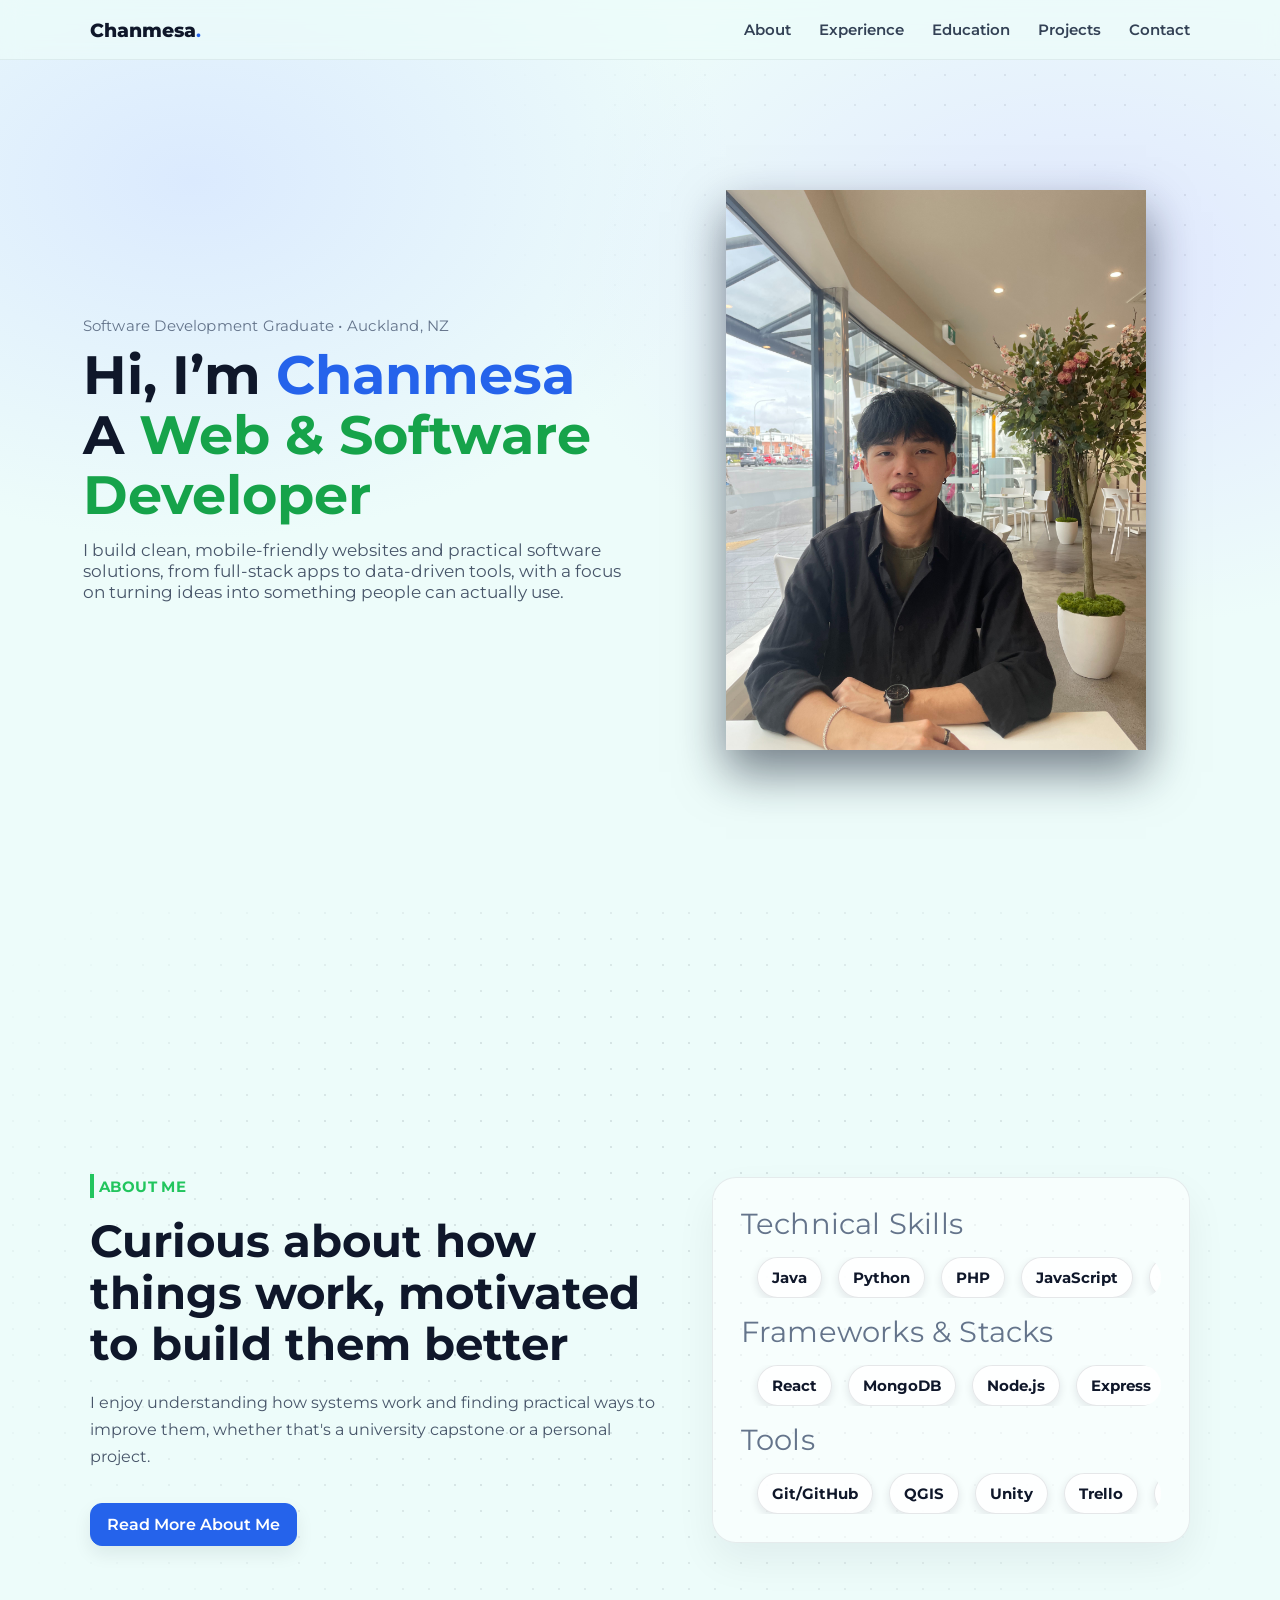
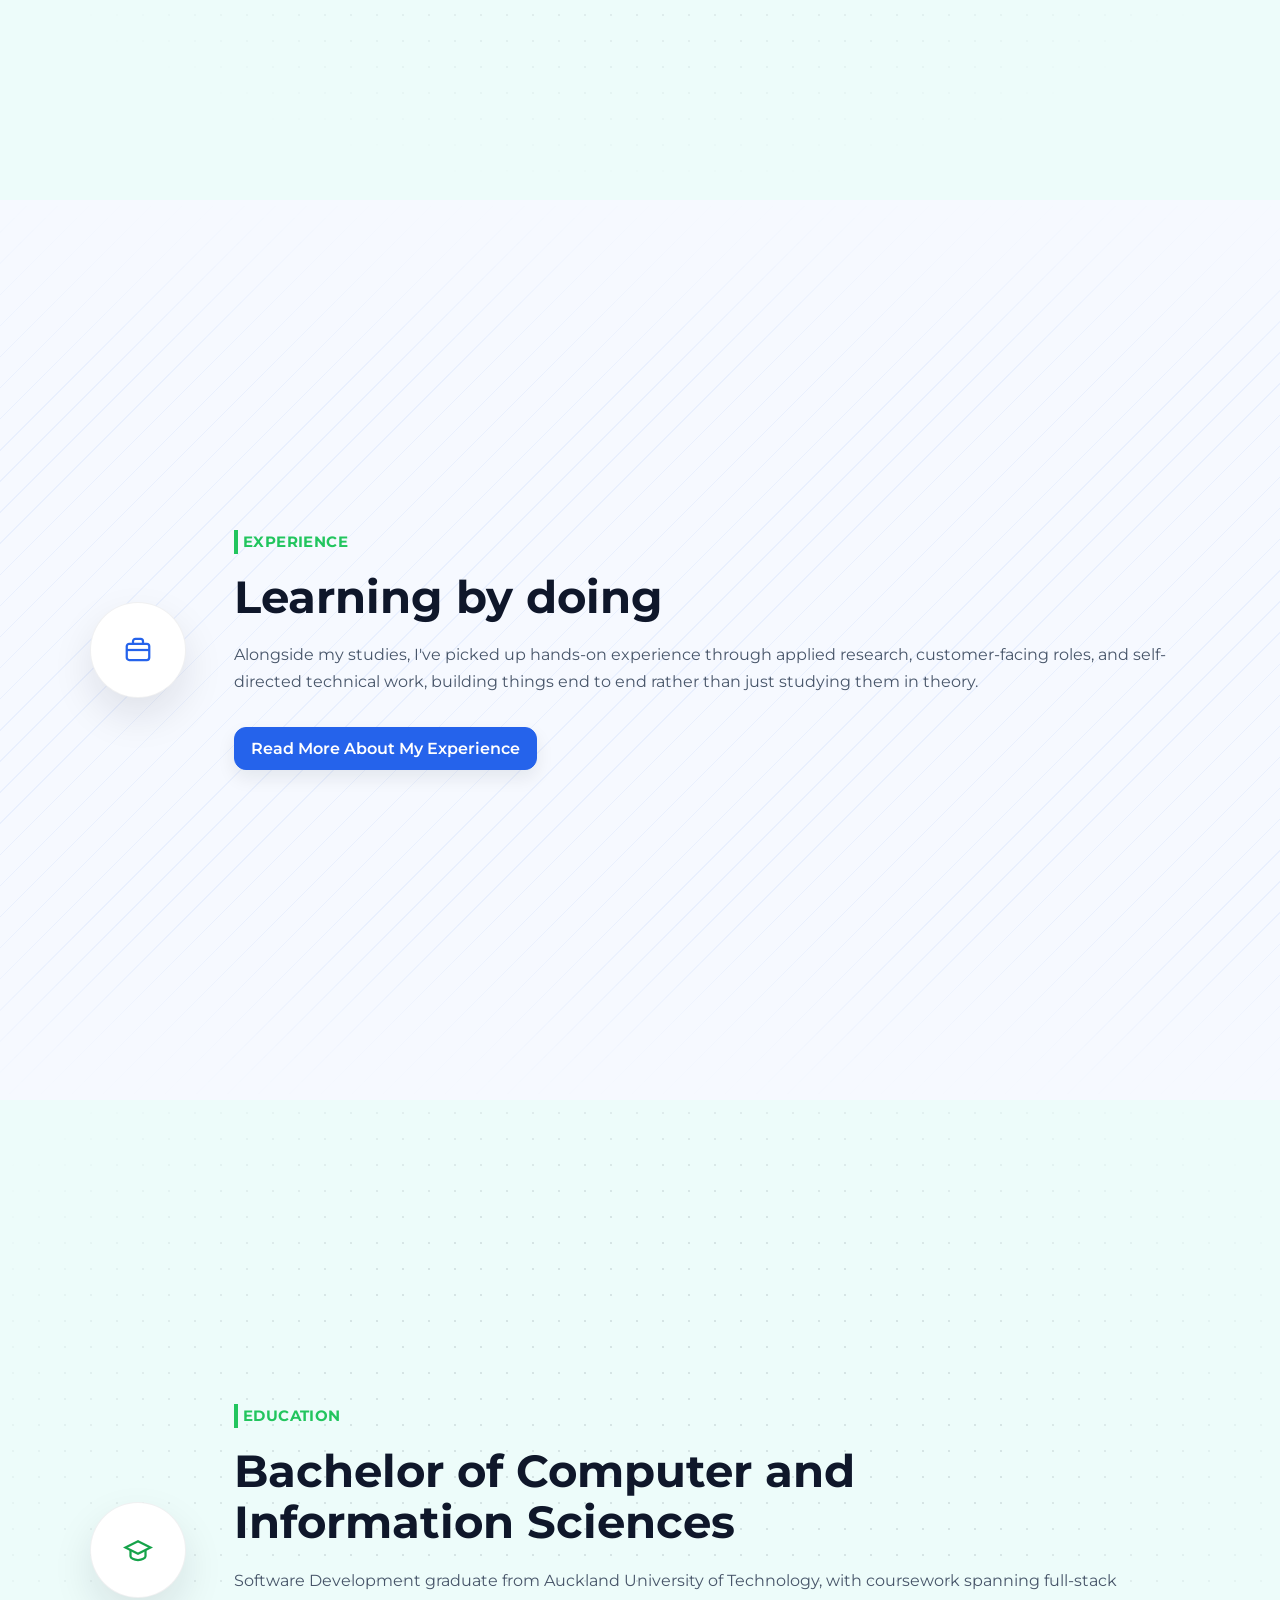
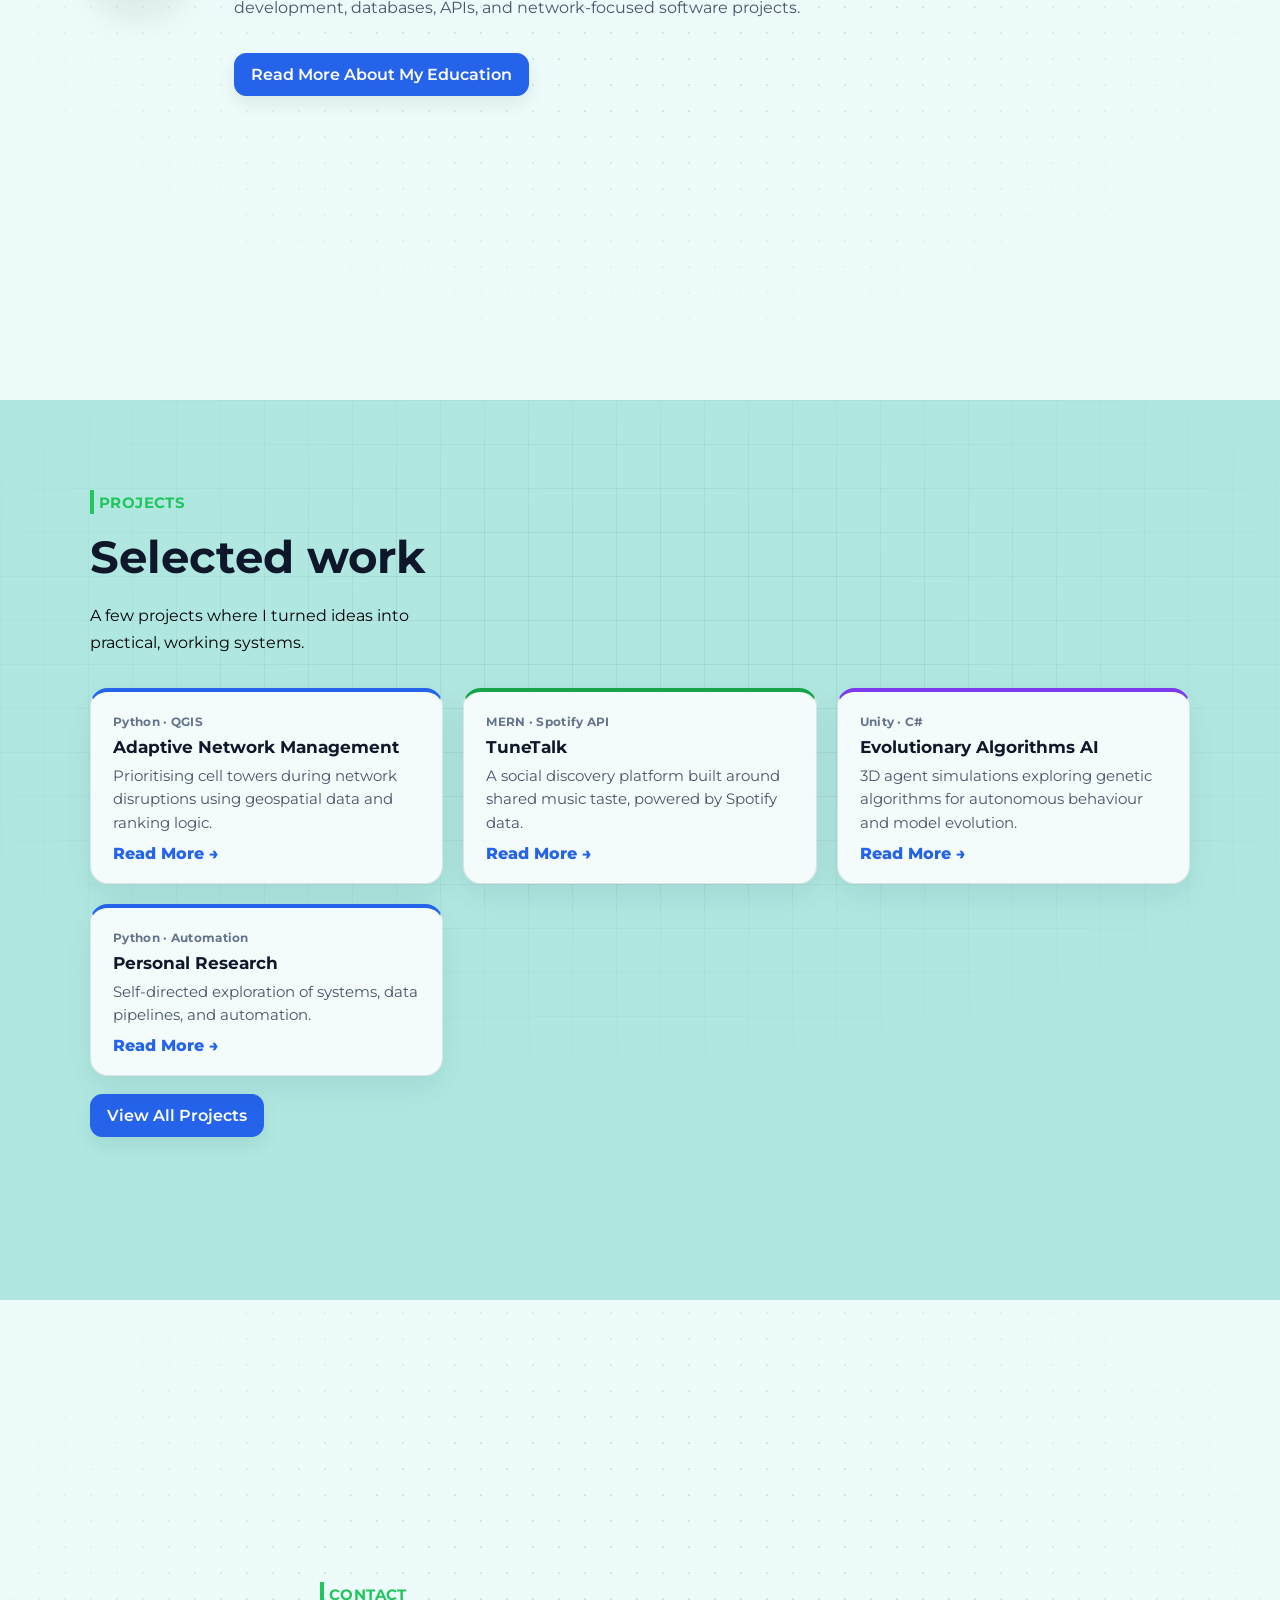
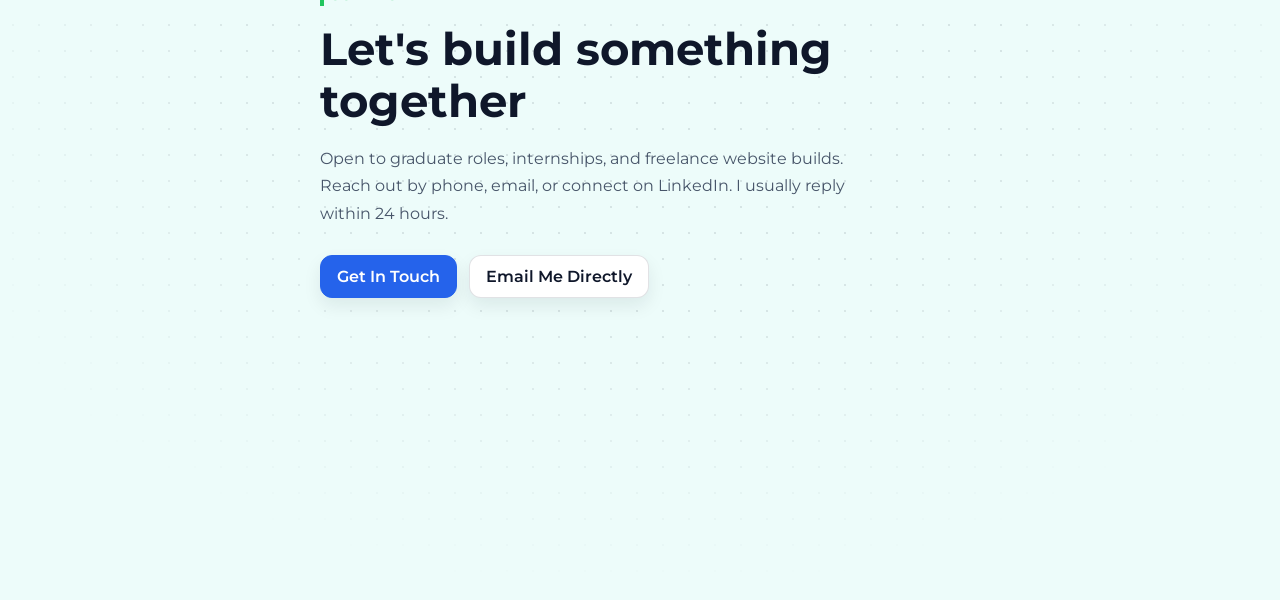
==== commit 914d62e3: "rework website - added new pages - rework nav bar to direct pages - added more info" ====
--- a/index.html
+++ b/index.html
@@ -1,12 +1,11 @@
 <!DOCTYPE html>
 <html lang="en">
-
 <head>
   <meta charset="UTF-8" />
   <meta name="viewport" content="width=device-width, initial-scale=1.0" />
+  <meta name="description" content="Chanmesa Chhun - Software Development graduate and web & software developer based in Auckland, NZ." />
   <title>Chanmesa Chhun | Portfolio</title>
 
-  <!-- External CSS -->
   <link rel="stylesheet" href="style.css" />
   <link
     rel="stylesheet"
@@ -16,16 +15,18 @@
   <link href="https://fonts.googleapis.com/css2?family=Montserrat:wght@400;600;700;800&display=swap" rel="stylesheet">
 </head>
 
-
 <body>
+
   <header class="site-nav" id="siteNav">
     <div class="wrap site-nav__inner">
       <a href="#top" class="site-nav__brand">Chanmesa<span class="highlight">.</span></a>
 
       <nav class="site-nav__links" id="navLinks">
-        <a href="#about" class="nav-link">About</a>
-        <a href="#projects" class="nav-link">Projects</a>
-        <a href="#contact" class="nav-link">Contact</a>
+        <a href="about.html" class="nav-link">About</a>
+        <a href="experience.html" class="nav-link">Experience</a>
+        <a href="education.html" class="nav-link">Education</a>
+        <a href="projects.html" class="nav-link">Projects</a>
+        <a href="contact.html" class="nav-link">Contact</a>
       </nav>
 
       <button class="nav-toggle" id="navToggle" aria-label="Toggle navigation" aria-expanded="false">
@@ -33,14 +34,14 @@
       </button>
     </div>
   </header>
+
   <main>
-    <!-- SECTION 1: HERO -->
+    <!-- SECTION: HERO -->
     <section id="top" class="hero-section">
+      <div class="hero-bg-decor" aria-hidden="true"></div>
       <div class="hero-layout">
-
-        <!-- LEFT: TEXT -->
         <div class="hero-text">
-          <p class="kicker">Final-year BCIS student • Auckland, NZ</p>
+          <p class="kicker">Software Development Graduate • Auckland, NZ</p>
 
           <h1>
             Hi, I’m <span class="highlight">Chanmesa</span><br/>
@@ -48,459 +49,248 @@
           </h1>
 
           <p class="hero-desc">
-            I build clean, mobile-friendly websites and practical software solutions.
-            I enjoy turning ideas into simple, usable products that solve real-world problems.
+            I build clean, mobile-friendly websites and practical software solutions,
+            from full-stack apps to data-driven tools, with a focus on turning ideas
+            into something people can actually use.
           </p>
-
-          <div class="cta">
-            <a class="btn primary" href="#projects">View Projects</a>
-            <a class="btn" href="#contact">Contact Me</a>
-            <a class="btn ghost" href="https://github.com/chanmesa-chhun" target="_blank" rel="noopener">
-              GitHub
-            </a>
-          </div>
-
-          <div class="mini-tags">
-            <span class="chip">Python</span>
-            <span class="chip">Java</span>
-            <span class="chip">MERN stack</span>
-            <span class="chip">Agile</span>
-            <span class="chip">QGIS</span>
-          </div>
-        </div>
-
-        <!-- RIGHT: IMAGE -->
+        </div>
+
         <div class="hero-media">
           <img src="mypic.jpg" alt="Photo of Chanmesa Chhun" />
         </div>
       </div>
-    </section>
-
-    <!-- SECTION: ABOUT -->
+
+      <a href="#about" class="scroll-cue" aria-label="Scroll to About section">
+        <span></span>
+      </a>
+    </section>
+
+    <!-- SECTION: ABOUT (teaser) -->
     <section id="about" class="about-section">
+      <div class="section-decor section-decor--dots" aria-hidden="true"></div>
       <div class="wrap">
         <div class="about-layout">
 
-          <!-- LEFT -->
           <div class="about-left">
             <div class="section-label">
               <span class="label-accent"></span>
               <span class="label-text">About Me</span>
             </div>
 
-            <!-- Big headline (THIS is what you're missing) -->
             <h3 class="about-title">
               Curious about how things work, motivated to build them better
             </h3>
 
-            <!-- Content -->
             <div class="about-content">
               <p>
-                I enjoy understanding how systems work and finding practical ways to 
-                improve them. Whether I’m working on university projects or personal 
-                ideas, I’m motivated by solving problems and creating solutions that 
-                are clear, useful, and well thought out.
-              </p>
-
-              <p>
-                I work confidently both independently and as part of a team, and I 
-                value asking questions and learning from others. I bring a calm, 
-                focused mindset to my work and continuously look for opportunities 
-                to grow my technical skills and personal development.
+                I enjoy understanding how systems work and finding practical ways to
+                improve them, whether that's a university capstone or a personal project.
               </p>
             </div>
-          </div>
-          <!-- RIGHT -->
+
+            <a class="btn primary section-cta" href="about.html">Read More About Me</a>
+          </div>
+
           <div class="about-right">
-            <p class="marquee-kicker">Technical Skills</p>
-
-            <!-- Programming Languages -->
-            <div class="marquee">
-              <div class="marquee__track">
-                <span class="skill-pill">Java</span>
-                <span class="skill-pill">Python</span>
-                <span class="skill-pill">PHP</span>
-                <span class="skill-pill">JavaScript</span>
-                <span class="skill-pill">C</span>
-                <span class="skill-pill">C++</span>
-                <span class="skill-pill">SQL</span>
+            <div class="skills-panel">
+              <p class="marquee-kicker">Technical Skills</p>
+              <div class="marquee">
+                <div class="marquee__track">
+                  <span class="skill-pill">Java</span>
+                  <span class="skill-pill">Python</span>
+                  <span class="skill-pill">PHP</span>
+                  <span class="skill-pill">JavaScript</span>
+                  <span class="skill-pill">C</span>
+                  <span class="skill-pill">C++</span>
+                  <span class="skill-pill">SQL</span>
+                </div>
+                <div class="marquee__track" aria-hidden="true">
+                  <span class="skill-pill">Java</span>
+                  <span class="skill-pill">Python</span>
+                  <span class="skill-pill">PHP</span>
+                  <span class="skill-pill">JavaScript</span>
+                  <span class="skill-pill">C</span>
+                  <span class="skill-pill">C++</span>
+                  <span class="skill-pill">SQL</span>
+                </div>
               </div>
-              <div class="marquee__track" aria-hidden="true">
-                <span class="skill-pill">Java</span>
-                <span class="skill-pill">Python</span>
-                <span class="skill-pill">PHP</span>
-                <span class="skill-pill">JavaScript</span>
-                <span class="skill-pill">C</span>
-                <span class="skill-pill">C++</span>
-                <span class="skill-pill">SQL</span>
+
+              <p class="marquee-kicker" style="margin-top:16px;">Frameworks & Stacks</p>
+              <div class="marquee">
+                <div class="marquee__track">
+                  <span class="skill-pill">React</span>
+                  <span class="skill-pill">MongoDB</span>
+                  <span class="skill-pill">Node.js</span>
+                  <span class="skill-pill">Express</span>
+                  <span class="skill-pill">MERN</span>
+                  <span class="skill-pill">REST APIs</span>
+                </div>
+                <div class="marquee__track" aria-hidden="true">
+                  <span class="skill-pill">React</span>
+                  <span class="skill-pill">MongoDB</span>
+                  <span class="skill-pill">Node.js</span>
+                  <span class="skill-pill">Express</span>
+                  <span class="skill-pill">MERN</span>
+                  <span class="skill-pill">REST APIs</span>
+                </div>
+              </div>
+
+              <p class="marquee-kicker" style="margin-top:16px;">Tools</p>
+              <div class="marquee">
+                <div class="marquee__track">
+                  <span class="skill-pill">Git/GitHub</span>
+                  <span class="skill-pill">QGIS</span>
+                  <span class="skill-pill">Unity</span>
+                  <span class="skill-pill">Trello</span>
+                  <span class="skill-pill">VS Code</span>
+                  <span class="skill-pill">Azure</span>
+                </div>
+                <div class="marquee__track" aria-hidden="true">
+                  <span class="skill-pill">Git/GitHub</span>
+                  <span class="skill-pill">QGIS</span>
+                  <span class="skill-pill">Unity</span>
+                  <span class="skill-pill">Trello</span>
+                  <span class="skill-pill">VS Code</span>
+                  <span class="skill-pill">Azure</span>
+                </div>
               </div>
             </div>
-
-            <!-- Frameworks / Stacks -->
-            <p class="marquee-kicker" style="margin-top:16px;">Frameworks & Stacks</p>
-            <div class="marquee">
-              <div class="marquee__track">
-                <span class="skill-pill">React</span>
-                <span class="skill-pill">MongoDB</span>
-                <span class="skill-pill">Node.js</span>
-                <span class="skill-pill">Express</span>
-                <span class="skill-pill">MERN</span>
-                <span class="skill-pill">REST APIs</span>
-              </div>
-              <div class="marquee__track" aria-hidden="true">
-                <span class="skill-pill">React</span>
-                <span class="skill-pill">MongoDB</span>
-                <span class="skill-pill">Node.js</span>
-                <span class="skill-pill">Express</span>
-                <span class="skill-pill">MERN</span>
-                <span class="skill-pill">REST APIs</span>
-              </div>
-            </div>
-
-            <!-- Tools -->
-            <p class="marquee-kicker" style="margin-top:16px;">Tools</p>
-            <div class="marquee">
-              <div class="marquee__track">
-                <span class="skill-pill">Git/GitHub</span>
-                <span class="skill-pill">QGIS</span>
-                <span class="skill-pill">Office360</span>
-                <span class="skill-pill">Trello</span>
-                <span class="skill-pill">VS Code</span>
-                <span class="skill-pill">Azure</span>
-              </div>
-              <div class="marquee__track" aria-hidden="true">
-                <span class="skill-pill">Git/GitHub</span>
-                <span class="skill-pill">QGIS</span>
-                <span class="skill-pill">Office360</span>
-                <span class="skill-pill">Trello</span>
-                <span class="skill-pill">VS Code</span>
-                <span class="skill-pill">Azure</span>
-              </div>
-            </div>
-          </div>
-        </div>
-      </div>
-    </section>
-
-
-    <!-- SECTION 3: PROJECTS -->
-    <section id="projects" class="projects-section">
-      <div class="wrap projects-layout">
-        
-        <!-- LEFT (sticky) -->
-        <aside class="projects-left">
+          </div>
+        </div>
+      </div>
+    </section>
+
+    <!-- SECTION: EXPERIENCE (teaser) -->
+    <section id="experience" class="feature-section feature-section--experience">
+      <div class="section-decor section-decor--lines" aria-hidden="true"></div>
+      <div class="wrap feature-layout">
+        <div class="feature-icon" aria-hidden="true">
+          <svg viewBox="0 0 24 24" width="30" height="30" fill="none" stroke="currentColor" stroke-width="1.8">
+            <rect x="3" y="7" width="18" height="13" rx="2"/>
+            <path d="M8 7V5a2 2 0 0 1 2-2h4a2 2 0 0 1 2 2v2"/>
+            <path d="M3 12h18"/>
+          </svg>
+        </div>
+        <div class="feature-text">
           <div class="section-label">
             <span class="label-accent"></span>
-            <span class="label-text">Projects</span>
-          </div>
-
-          <h2 class="projects-title">Selected work</h2>
-          <p class="projects-desc">
-            A few projects where I built practical features end-to-end — from data and APIs to UI.
-            Scroll to explore each one.
-          </p>
-        </aside>
-
-        <!-- RIGHT (stacking cards) -->
-        <div class="projects-right">
-          <article class="project-card" id="project-1">
-            <div class="project-card__head">
-              <h3 class="project-card__title">
-                Adaptive Network Management: Cell Tower Prioritization in Crisis
-              </h3>
-
-              <p class="project-card__subtitle">
-                R&D capstone with 2degrees focused on prioritising cell towers during disruptions using geospatial analysis and ranking logic.
-              </p>
-            </div>
-
-            <div class="project-card__body">
-              <p class="project-card__desc">
-                I worked on building and refining a data pipeline that merges telecom tower coverage with supporting datasets,
-                then produces a ranked list of towers to help guide restoration decisions during outages.
-              </p>
-
-              <ul class="project-card__bullets">
-                <li>Built ranking workflows using Python + geospatial processing in QGIS</li>
-                <li>Integrated API-ready outputs to support demo/UI and reporting</li>
-                <li>Collaborated in Agile/Scrum with regular stakeholder demos and iteration</li>
-              </ul>
-
-              <div class="project-card__tags" aria-label="Technologies used">
-                <span class="tag-pill">Python</span>
-                <span class="tag-pill">QGIS</span>
-                <span class="tag-pill">APIs</span>
-                <span class="tag-pill">Azure</span>
-                <span class="tag-pill">Git/GitHub</span>
-              </div>
-
-              <div class="project-card__links">
-                <a class="card-link" href="https://github.com/chanmesa-chhun/2024-S2-R-D-Adaptive-Network-Management" target="_blank" rel="noopener">
-                  View Repository
-                </a>
-              </div>
-            </div>
-
-            <!-- Optional: image strip at bottom (add screenshots later) -->
-            <div class="project-card__media">
-              <!-- Replace src with your screenshots -->
-              <!--
-              <img src="images/project1-1.png" alt="Map view of tower coverage" />
-              <img src="images/project1-2.png" alt="Ranking output preview" />
-              -->
-              <div class="project-card__media-placeholder">
-                To be added (map, UI demo, ranking output)
-              </div>
-            </div>
-          </article>
-
-          <article class="project-card" id="project-2">
-            <div class="project-card__head">
-              <h3 class="project-card__title">
-                TuneTalk: Music-Driven Social Discovery Platform
-              </h3>
-
-              <p class="project-card__subtitle">
-                Full-stack web application exploring how shared music taste can enable meaningful social connection using Spotify data.
-              </p>
-            </div>
-
-            <div class="project-card__body">
-              <p class="project-card__desc">
-                TuneTalk explores how shared music taste can become a meaningful signal for social discovery.
-                By combining Spotify listening data with a modern web stack, the project focuses on turning
-                external APIs into human-centred features rather than raw data displays.
-              </p>
-
-              <ul class="project-card__bullets">
-                <li>Designed social discovery features powered by Spotify listening behaviour</li>
-                <li>Built RESTful API integrations to fetch, process, and persist user music data</li>
-                <li>Developed a responsive full-stack web app using the MERN stack</li>
-              </ul>
-
-              <div class="project-card__tags" aria-label="Technologies used">
-                <span class="tag-pill">MongoDB</span>
-                <span class="tag-pill">Express</span>
-                <span class="tag-pill">React</span>
-                <span class="tag-pill">Node.js</span>
-                <span class="tag-pill">Spotify API</span>
-              </div>
-
-              <div class="project-card__links">
-                <a class="card-link" href="https://github.com/chanmesa-chhun/TuneTalk-Mesa" target="_blank" rel="noopener">
-                  View Repository
-                </a>
-              </div>
-            </div>
-
-            <!-- Optional: image strip at bottom -->
-            <div class="project-card__media">
-              <!--
-              <img src="images/tunetalk-feed.png" alt="TuneTalk social feed" />
-              <img src="images/tunetalk-profile.png" alt="User profile with music data" />
-              -->
-              <div class="project-card__media-placeholder">
-                To be added (feed, profile, Spotify data visualisation)
-              </div>
-            </div>
-          </article>
-
-          <!-- Add more cards the same way -->
-
-          <article class="project-card" id="project-3">
-            <div class="project-card__head">
-              <h3 class="project-card__title">
-                Personal Research: Exploring Systems, Data, and Automation
-              </h3>
-
-              <p class="project-card__subtitle">
-                Self-directed technical research focused on understanding how complex systems behave, scale, and can be improved through code.
-              </p>
-            </div>
-
-            <div class="project-card__body">
-              <p class="project-card__desc">
-                Alongside my formal studies, I actively explore technical topics through personal research projects.
-                These experiments allow me to test ideas, deepen my understanding of systems, and learn technologies
-                beyond structured coursework.
-              </p>
-
-              <ul class="project-card__bullets">
-                <li>Investigated data processing pipelines, automation scripts, and system behaviour</li>
-                <li>Experimented with APIs, scripting, and small prototypes to validate ideas</li>
-                <li>Used research-driven learning to strengthen problem-solving and technical intuition</li>
-              </ul>
-
-              <div class="project-card__tags" aria-label="Topics explored">
-                <span class="tag-pill">Python</span>
-                <span class="tag-pill">Data Processing</span>
-                <span class="tag-pill">APIs</span>
-                <span class="tag-pill">Automation</span>
-                <span class="tag-pill">Systems Thinking</span>
-              </div>
-
-              <div class="project-card__links">
-                <!-- Optional: link later if you want -->
-                <!--
-                <a class="card-link" href="#" target="_blank" rel="noopener">
-                  View Notes / Experiments
-                </a>
-                -->
-              </div>
-            </div>
-
-            <!-- Optional: visual research artifacts -->
-            <div class="project-card__media">
-              <div class="project-card__media-placeholder">
-                To be added (diagrams, scripts, experiments, notes)
-              </div>
-            </div>
-          </article>
-
-        </div>
-      </div>
-    </section>
-
-    
-    
-    <!-- SECTION 4: SKILLS 
-    <section id="skills">
-      <div class="wrap">
-        <h2>Technical Skills</h2>
-
-        <div class="grid two">
-          <div class="card">
-            <h3>Languages</h3>
-            <p>Java, Python, PHP, JavaScript, C, C++</p>
-          </div>
-          <div class="card">
-            <h3>Web & Frameworks</h3>
-            <p>HTML, CSS, JavaScript • MERN</p>
-          </div>
-          <div class="card">
-            <h3>Tools</h3>
-            <p>GitHub, Trello, QGIS</p>
-          </div>
-          <div class="card">
-            <h3>Cloud & APIs</h3>
-            <p>Google APIs, Spotify APIs, Microsoft Azure</p>
-          </div>
-        </div>
-      </div>
-    </section>
-    -->
-
-    <section id="contact" class="contact-split">
-      <div class="wrap contact-split__wrap">
-
-        <!-- LEFT -->
-        <div class="contact-split__left">
+            <span class="label-text">Experience</span>
+          </div>
+
+          <h3 class="section-title">Learning by doing</h3>
+
+          <div class="about-content">
+            <p>
+              Alongside my studies, I've picked up hands-on experience through applied
+              research, customer-facing roles, and self-directed technical work, building
+              things end to end rather than just studying them in theory.
+            </p>
+          </div>
+
+          <a class="btn primary section-cta" href="experience.html">Read More About My Experience</a>
+        </div>
+      </div>
+    </section>
+
+    <!-- SECTION: EDUCATION (teaser) -->
+    <section id="education" class="feature-section feature-section--education">
+      <div class="section-decor section-decor--dots" aria-hidden="true"></div>
+      <div class="wrap feature-layout feature-layout--reverse">
+        <div class="feature-text">
           <div class="section-label">
             <span class="label-accent"></span>
-            <span class="label-text">Contact</span>
-          </div>
-          <h2 class="contact-split__title">Get in touch with me </h2>
-          <div class="contact-split__rule"></div>
-
-          <div class="contact-item">
-            <div class="contact-icon" aria-hidden="true">
-              <!-- phone icon -->
-              <svg viewBox="0 0 24 24" width="20" height="20" fill="none" stroke="currentColor" stroke-width="2">
-                <path d="M22 16.92v3a2 2 0 0 1-2.18 2A19.8 19.8 0 0 1 3 5.18 2 2 0 0 1 5.11 3h3a2 2 0 0 1 2 1.72c.12.86.32 1.7.59 2.5a2 2 0 0 1-.45 2.11L9.09 10.91a16 16 0 0 0 4 4l1.58-1.16a2 2 0 0 1 2.11-.45c.8.27 1.64.47 2.5.59A2 2 0 0 1 22 16.92z"/>
-              </svg>
-            </div>
-            <div>
-              <div class="contact-label">Call / Text</div>
-              <a class="contact-link" href="tel:+64275930535">+64 27 593 0535</a>
-            </div>
-          </div>
-
-          <div class="contact-item">
-            <div class="contact-icon" aria-hidden="true">
-              <!-- mail icon -->
-              <svg viewBox="0 0 24 24" width="20" height="20" fill="none" stroke="currentColor" stroke-width="2">
-                <path d="M4 4h16v16H4z"/>
-                <path d="m22 6-10 7L2 6"/>
-              </svg>
-            </div>
-            <div>
-              <div class="contact-label">Email</div>
-              <a class="contact-link" href="mailto:mesachan50@gmail.com">mesachan50@gmail.com</a>
-            </div>
-          </div>
-
-          <div class="contact-social">
-            <div class="contact-social__title">Social</div>
-              <div class="contact-social__icons">
-                <div class="social-links">
-                  <a
-                    href="https://github.com/chanmesa-chhun"
-                    target="_blank"
-                    rel="noopener"
-                    aria-label="GitHub"
-                    class="social-icon"
-                  >
-                    <i class="fab fa-github"></i>
-                  </a>
-
-                  <a
-                    href="https://www.linkedin.com/in/chanmesa-chhun/"
-                    target="_blank"
-                    rel="noopener"
-                    aria-label="LinkedIn"
-                    class="social-icon"
-                  >
-                    <i class="fab fa-linkedin-in"></i>
-                  </a>
-              </div>
-            </div>
-          </div>
-
-          <p class="social-handle">
-            @chanmesa
-          </p>
-        </div>
-
-        <!-- RIGHT -->
-        <aside class="contact-card">
-          <h3 class="contact-card__title">Open to <span class="highlight">Opportunities</span></h3>
-          <div class="contact-card__accent"></div>
-
-          <p class="contact-card__text">
-            I’m currently open to graduate roles, internships, and freelance website builds.
-            If you have an opportunity or just want to connect, send me a quick message.
-          </p>
-
-          <div class="contact-card__rows">
-            <div class="info-row">
-              <div class="info-k">Based in</div>
-              <div class="info-v">Auckland, NZ</div>
-            </div>
-            <div class="info-row">
-              <div class="info-k">Best for</div>
-              <div class="info-v">Websites (Frontend & Backend) • Software • Data/geo projects</div>
-            </div>
-            <div class="info-row">
-              <div class="info-k">Response</div>
-              <div class="info-v">Within 24 hours</div>
-            </div>
-          </div>
-
-          <div class="contact-card__actions">
-            <a class="btn primary" href="mailto:mesachan50@gmail.com?subject=Hi%20Chanmesa%20%E2%80%93%20Let%E2%80%99s%20connect">
-              Email Me
-            </a>
-            <button class="btn" type="button" id="copyEmailBtn">
-              Copy Email
-            </button>
-          </div>
-
-          <p class="contact-card__tiny" id="copyEmailHint" aria-live="polite"></p>
-        </aside>
-
-      </div>
-    </section>
-      
+            <span class="label-text">Education</span>
+          </div>
+
+          <h3 class="section-title">Bachelor of Computer and Information Sciences</h3>
+
+          <div class="about-content">
+            <p>
+              Software Development graduate from Auckland University of Technology,
+              with coursework spanning full-stack development, databases, APIs, and
+              network-focused software projects.
+            </p>
+          </div>
+
+          <a class="btn primary section-cta" href="education.html">Read More About My Education</a>
+        </div>
+        <div class="feature-icon" aria-hidden="true">
+          <svg viewBox="0 0 24 24" width="30" height="30" fill="none" stroke="currentColor" stroke-width="1.8">
+            <path d="M22 10 12 5 2 10l10 5 10-5Z"/>
+            <path d="M6 12v5c0 1.5 2.7 3 6 3s6-1.5 6-3v-5"/>
+          </svg>
+        </div>
+      </div>
+    </section>
+
+    <!-- SECTION: PROJECTS (teaser) -->
+    <section id="projects" class="projects-teaser-section">
+      <div class="section-decor section-decor--grid" aria-hidden="true"></div>
+      <div class="wrap">
+        <div class="section-label">
+          <span class="label-accent"></span>
+          <span class="label-text">Projects</span>
+        </div>
+
+        <h2 class="section-title">Selected work</h2>
+        <p class="projects-desc">
+          A few projects where I turned ideas into practical, working systems.
+        </p>
+
+        <div class="projects-teaser-grid">
+          <article class="project-teaser-card project-teaser-card--blue">
+            <span class="project-teaser-card__tag">Python · QGIS</span>
+            <h3>Adaptive Network Management</h3>
+            <p>Prioritising cell towers during network disruptions using geospatial data and ranking logic.</p>
+            <a class="card-link" href="projects.html#project-1">Read More →</a>
+          </article>
+
+          <article class="project-teaser-card project-teaser-card--green">
+            <span class="project-teaser-card__tag">MERN · Spotify API</span>
+            <h3>TuneTalk</h3>
+            <p>A social discovery platform built around shared music taste, powered by Spotify data.</p>
+            <a class="card-link" href="projects.html#project-2">Read More →</a>
+          </article>
+
+          <article class="project-teaser-card project-teaser-card--purple">
+            <span class="project-teaser-card__tag">Unity · C#</span>
+            <h3>Evolutionary Algorithms AI</h3>
+            <p>3D agent simulations exploring genetic algorithms for autonomous behaviour and model evolution.</p>
+            <a class="card-link" href="projects.html#project-3">Read More →</a>
+          </article>
+
+          <article class="project-teaser-card project-teaser-card--blue">
+            <span class="project-teaser-card__tag">Python · Automation</span>
+            <h3>Personal Research</h3>
+            <p>Self-directed exploration of systems, data pipelines, and automation.</p>
+            <a class="card-link" href="projects.html#project-4">Read More →</a>
+          </article>
+        </div>
+
+        <a class="btn primary section-cta" href="projects.html">View All Projects</a>
+      </div>
+    </section>
+
+    <!-- SECTION: CONTACT (teaser) -->
+    <section id="contact" class="contact-teaser-section">
+      <div class="section-decor section-decor--dots" aria-hidden="true"></div>
+      <div class="wrap contact-teaser__wrap">
+        <div class="section-label">
+          <span class="label-accent"></span>
+          <span class="label-text">Contact</span>
+        </div>
+        <h2 class="section-title">Let's build something together</h2>
+        <p class="contact-teaser__desc">
+          Open to graduate roles, internships, and freelance website builds. Reach out
+          by phone, email, or connect on LinkedIn. I usually reply within 24 hours.
+        </p>
+        <div class="contact-teaser__actions">
+          <a class="btn primary" href="contact.html">Get In Touch</a>
+          <a class="btn" href="mailto:mesachan50@gmail.com">Email Me Directly</a>
+        </div>
+      </div>
+    </section>
+
   </main>
   <script src="script.js"></script>
 </body>
--- a/style.css
+++ b/style.css
@@ -1,4 +1,5 @@
 html, body { height: 100%; margin: 0; }
+html { scroll-behavior: smooth; }
 
 main {
   min-height: 100vh;
@@ -14,20 +15,13 @@
   margin: 0 auto;
 }
 
-
-
 /* Base */
 * { box-sizing: border-box; }
 
-/* 
-section { padding: 72px 0; }
-*/
-
 /* HERO */
 .hero-section {
-  font-family: 'montserrat', sans-serif;
-  min-height: 100vh;
-  padding: 0; /* prevents 100vh + 72px padding */
+  font-family: 'Montserrat', sans-serif;
+  padding: 160px 0 120px;
   display: flex;
   align-items: center;
   background:
@@ -37,8 +31,8 @@
 }
 
 .about-section {
-  font-family: 'montserrat', sans-serif;
-  min-height: 100vh;
+  font-family: 'Montserrat', sans-serif;
+  padding: 110px 0 90px;
   display: flex;
   align-items: center;
   background: #edfcfa;
@@ -69,8 +63,8 @@
   color: #0f172a;
 }
 
-.hero-text  {
-    padding: 100px 7.5px 100px 7.5px;
+.hero-text {
+  padding: 60px 7.5px;
 }
 
 .hero-desc {
@@ -90,10 +84,6 @@
 .hero-media img {
   width: min(420px, 100%);
   object-fit: cover;
-  /*aspect-ratio: 1 / 1;
-  border-radius: 28px;
-  border: 10px solid rgba(255, 255, 255, 0.85);
-  */
   box-shadow: 0 22px 45px rgba(15, 23, 42, 0.55);
 }
 
@@ -162,12 +152,12 @@
 }
 
 .highlight {
-  color: #2563eb;        /* primary blue */
+  color: #2563eb;
   font-weight: 700;
 }
 
 .highlight-soft {
-  color: #16a34a;        /* softer green */
+  color: #16a34a;
   font-weight: 700;
 }
 
@@ -182,7 +172,7 @@
 .label-accent {
   width: 4px;
   height: 24px;
-  background: #22c55e; /* green accent */
+  background: #22c55e;
 }
 
 .label-text {
@@ -200,7 +190,8 @@
   line-height: 1.7
 }
 
-.about-title {
+.about-title,
+.section-title {
   margin: 0 0 18px;
   font-size: clamp(2.1rem, 3.5vw, 2.8rem);
   line-height: 1.15;
@@ -208,7 +199,16 @@
   max-width: 720px;
 }
 
-.about-layout{
+.section-cta {
+  display: inline-flex;
+  margin-top: 18px;
+}
+
+#about, #experience, #education, #projects, #contact {
+  scroll-margin-top: 96px;
+}
+
+.about-layout {
   display: grid;
   grid-template-columns: 1.2fr 1fr;
   gap: 48px;
@@ -230,13 +230,6 @@
 }
 
 /* ===== Skills Marquee ===== */
-.skills-marquee-section {
-  font-family: 'montserrat', sans-serif;
-  min-height: auto;           /* don’t force 100vh for this strip */
-  padding: 72px 0;
-  background: #f6f9ff;
-}
-
 .marquee-kicker {
   margin: 0 0 16px;
   color: #64748b;
@@ -244,52 +237,14 @@
   letter-spacing: 0.2px;
 }
 
-/* The green-ish band */
 .marquee {
   overflow: hidden;
   position: relative;
   border-radius: 20px;
-  /*padding: 18px 0;  Cut off for no marquee background*/ 
-
-  /*
-  background: linear-gradient(
-    90deg,
-    rgba(34,197,94,0.28),
-    rgba(37,99,235,0.24)
-  );
-
-  box-shadow:
-    inset 0 3px 6px rgba(255,255,255,0.45),
-    inset 0 -4px 8px rgba(0,0,0,0.12),
-    inset 6px 0 10px rgba(0,0,0,0.05),
-    inset -6px 0 10px rgba(0,0,0,0.05),
-    0 4px 10px rgba(15,23,42,0.05);
-    */
-    /*
-    background: linear-gradient(
-    90deg,
-    #f1f5f9,
-    #e2e8f0
-    );
-
-    box-shadow:
-        inset 0 2px 4px rgba(255,255,255,0.7),
-        inset 0 -4px 8px rgba(0,0,0,0.08);
-    */
-    /* dark and bold
-    background: linear-gradient(
-        90deg,
-        #0f172a,
-        #1e293b
-            );
-
-    box-shadow:
-        inset 0 2px 6px rgba(255,255,255,0.08),
-        inset 0 -4px 10px rgba(0,0,0,0.6);
-    */
-}
-
-/* fade edges so items "disappear" nicely */
+  display: flex;
+  gap: 16px;
+}
+
 .marquee::before,
 .marquee::after {
   content: "";
@@ -311,7 +266,6 @@
   background: linear-gradient(to left, #f6f9ff, rgba(246,249,255,0));
 }
 
-/* Two identical tracks moving left */
 .marquee__track {
   display: inline-flex;
   gap: 16px;
@@ -321,20 +275,12 @@
   animation: marquee-left 18s linear infinite;
 }
 
-/* the trick: make the whole marquee content one long line */
-.marquee {
-  display: flex;
-  gap: 16px;
-}
-
-/* The pills */
 .skill-pill {
   display: inline-flex;
   align-items: center;
   justify-content: center;
   padding: 10px 14px;
   background: rgba(255,255,255,0.85);
-  /* background: rgba(255,255,255,0.92); */
   border-radius: 999px;
   border: 1px solid rgba(15,23,42,0.10);
   color: #0f172a;
@@ -345,50 +291,115 @@
     0 3px 8px rgba(15,23,42,0.10);
 }
 
-/* ===== Projects: sticky left + stacking cards ===== */
-.projects-section{
-  font-family: 'montserrat', sans-serif;
-  padding: 96px 0;
-  background: #b0e8e1
-}
-
-/* two-column layout */
-.projects-layout{
+/* ===== Experience & Education teasers (homepage) ===== */
+.experience-section,
+.education-section {
+  font-family: 'Montserrat', sans-serif;
+  min-height: 100vh;
+  padding-top: 96px;
+  display: flex;
+  flex-direction: column;
+  justify-content: center;
+}
+
+.experience-section {
+  background: #f6f9ff;
+}
+
+.education-section {
+  background: #edfcfa;
+}
+
+.experience-section .wrap,
+.education-section .wrap {
+  max-width: 760px;
+}
+
+/* ===== Projects teaser (homepage) ===== */
+.projects-teaser-section {
+  font-family: 'Montserrat', sans-serif;
+  padding: 90px 0;
+  background: #b0e8e1;
+}
+
+.projects-teaser-grid {
+  display: grid;
+  grid-template-columns: repeat(3, 1fr);
+  gap: 20px;
+  margin-top: 32px;
+}
+
+.project-teaser-card {
+  background: rgba(255, 255, 255, 0.86);
+  border: 1px solid rgba(15, 23, 42, 0.10);
+  border-radius: 18px;
+  padding: 22px 22px 20px;
+  box-shadow: 0 12px 30px rgba(15, 23, 42, 0.08);
+  display: flex;
+  flex-direction: column;
+  gap: 8px;
+}
+
+.project-teaser-card h3 {
+  margin: 0;
+  font-size: 1.05rem;
+  color: #0f172a;
+}
+
+.project-teaser-card p {
+  margin: 0;
+  color: #475569;
+  font-size: 0.92rem;
+  line-height: 1.6;
+  flex-grow: 1;
+}
+
+@media (max-width: 900px) {
+  .projects-teaser-grid {
+    grid-template-columns: 1fr;
+  }
+}
+
+/* ===== Projects: sticky left + stacking cards (full projects.html page) ===== */
+.projects-section {
+  font-family: 'Montserrat', sans-serif;
+  padding: 56px 0 96px;
+  background: #edfcfa;
+}
+
+.projects-layout {
   display: grid;
   grid-template-columns: 0.9fr 2.5fr;
   gap: 56px;
   align-items: start;
 }
 
-/* sticky left column */
-.projects-left{
+.projects-left {
   position: sticky;
   top: 96px;
   align-self: start;
 }
 
-.projects-title{
+.projects-title {
   margin: 0 0 12px;
   font-size: clamp(2.1rem, 3.5vw, 2.8rem);
   line-height: 1.15;
   color: #0f172a;
 }
 
-.projects-desc{
+.projects-desc {
   margin: 0;
   max-width: 34ch;
   line-height: 1.7;
 }
 
-/* right column: give enough scroll room */
-.projects-right{
+.projects-right {
   display: grid;
   gap: 28px;
   padding-bottom: 120px;
 }
 
-/* each card sticks and stacks */
-.project-card{
+.project-card {
   background: rgba(255, 255, 255, 0.86);
   border: 1px solid rgba(15, 23, 42, 0.10);
   border-radius: 22px;
@@ -397,13 +408,13 @@
   backdrop-filter: blur(8px);
   overflow: hidden;
 
-  min-height: 75vh;            /* makes each feel like a "screen" */
+  min-height: 75vh;
   display: grid;
   align-content: start;
   gap: 12px;
 
   position: sticky;
-  top: 96px;                   /* the "stack line" */
+  top: 96px;
 }
 
 .project-card__head {
@@ -415,7 +426,6 @@
   font-family: 'Montserrat', sans-serif;
   font-size: clamp(1.35rem, 2.2vw, 1.7rem);
   line-height: 1.15;
-
   color: #0f172a;
 }
 
@@ -468,7 +478,6 @@
   font-size: 0.9rem;
 }
 
-
 .project-card__links {
   margin-top: 16px;
 }
@@ -486,7 +495,6 @@
   text-decoration: underline;
 }
 
-/* Bottom media strip */
 .project-card__media {
   border-top: 1px solid rgba(15, 23, 42, 0.08);
   background: rgba(255, 255, 255, 0.55);
@@ -503,7 +511,6 @@
   margin-bottom: 12px;
 }
 
-/* Placeholder style if you haven’t added images yet */
 .project-card__media-placeholder {
   border-radius: 14px;
   border: 1px dashed rgba(15, 23, 42, 0.20);
@@ -513,39 +520,37 @@
   background: rgba(246, 249, 255, 0.8);
 }
 
-/* optional: nicer link style */
-.project-card a{
+.project-card a {
   color: #0f172a;
   text-decoration: none;
 }
-.project-card a:hover{
+.project-card a:hover {
   text-decoration: underline;
 }
 
-/* tags can reuse your .pill, just make sure it exists */
-.tags{
+.tags {
   display: flex;
   flex-wrap: wrap;
   gap: 10px;
   margin-top: 8px;
 }
 
-/* Make stacking feel more obvious: each next card sits a bit lower */
-.projects-right .project-card:nth-child(1){ top: 96px; }
-.projects-right .project-card:nth-child(2){ top: 112px; }
-.projects-right .project-card:nth-child(3){ top: 128px; }
-.projects-right .project-card:nth-child(4){ top: 144px; }
+.projects-right .project-card:nth-child(1) { top: 96px; }
+.projects-right .project-card:nth-child(2) { top: 112px; }
+.projects-right .project-card:nth-child(3) { top: 128px; }
+.projects-right .project-card:nth-child(4) { top: 144px; }
 
 /* ===== Contact split layout ===== */
-.contact-split{
-  font-family: 'montserrat', sans-serif;
+.contact-split {
+  font-family: 'Montserrat', sans-serif;
   min-height: 100vh;
+  padding: 56px 0 96px;
   display: flex;
   align-items: center;
   background: #edfcfa;
 }
 
-.contact-split__wrap{
+.contact-split__wrap {
   width: 90%;
   max-width: 1100px;
   margin: 0 auto;
@@ -555,21 +560,21 @@
   align-items: start;
 }
 
-.contact-split__title{
+.contact-split__title {
   margin: 0 0 12px;
   font-size: clamp(2.1rem, 3.5vw, 2.8rem);
   line-height: 1.15;
   letter-spacing: -0.5px;
 }
 
-.contact-split__rule{
+.contact-split__rule {
   height: 1px;
   width: 100%;
   background: rgba(15,23,42,0.18);
   margin: 14px 0 26px;
 }
 
-.contact-item{
+.contact-item {
   display: grid;
   grid-template-columns: 44px 1fr;
   gap: 14px;
@@ -577,7 +582,7 @@
   margin-bottom: 20px;
 }
 
-.contact-icon{
+.contact-icon {
   width: 44px;
   height: 44px;
   border-radius: 999px;
@@ -588,25 +593,25 @@
   box-shadow: 0 10px 22px rgba(15,23,42,0.12);
 }
 
-.contact-label{
-  font-family: "Montserrat", Sans-serif;
+.contact-label {
+  font-family: "Montserrat", sans-serif;
   font-size: 22px;
   font-weight: 600;
   line-height: 1.2;
   margin-bottom: 2px;
 }
 
-.contact-link{
+.contact-link {
   color: #22c55e;
   text-decoration: none;
 }
-.contact-link:hover{ text-decoration: underline; }
-
-.contact-social{
+.contact-link:hover { text-decoration: underline; }
+
+.contact-social {
   margin-top: 22px;
 }
 
-.contact-social__title{
+.contact-social__title {
   font-weight: 800;
   letter-spacing: 0.35px;
   text-transform: uppercase;
@@ -614,29 +619,15 @@
   margin-bottom: 10px;
 }
 
-.contact-social__icons{
+.contact-social__icons {
   display: flex;
   gap: 10px;
 }
 
 .social-handle {
-  margin-top: 6px;
+  margin-top: 22px;
   font-size: 0.9rem;
   color: #64748b;
-  margin-top: 22px;
-}
-
-.social-btn{
-  width: 44px;
-  height: 44px;
-  border-radius: 999px;
-  display: grid;
-  place-items: center;
-  border: 1px solid rgba(15,23,42,0.15);
-  background: #fff;
-  color: #0f172a;
-  box-shadow: 0 10px 20px rgba(15,23,42,0.08);
-  text-decoration: none;
 }
 
 .social-links {
@@ -663,12 +654,11 @@
 .social-icon:hover {
   transform: translateY(-2px);
   box-shadow: 0 10px 22px rgba(15, 23, 42, 0.14);
-  color: #2563eb; /* blue accent */
-}
-
+  color: #2563eb;
+}
 
 /* ===== Right card ===== */
-.contact-card{
+.contact-card {
   border-radius: 18px;
   background: #ffffff;
   border: 1px solid rgba(15,23,42,0.14);
@@ -676,26 +666,26 @@
   padding: 28px;
 }
 
-.contact-card__title{
+.contact-card__title {
   margin: 0;
   font-size: clamp(1.2rem, 2vw, 1.55rem);
   color: #0b1b4a;
 }
 
-.contact-card__accent{
+.contact-card__accent {
   width: 68px;
   height: 4px;
   background: #22c55e;
   margin: 10px 0 18px;
 }
 
-.contact-card__text{
+.contact-card__text {
   margin: 0 0 18px;
   color: #475569;
   line-height: 1.7;
 }
 
-.contact-card__rows{
+.contact-card__rows {
   display: grid;
   gap: 10px;
   padding: 14px 0;
@@ -703,13 +693,13 @@
   border-bottom: 1px solid rgba(15,23,42,0.10);
 }
 
-.info-row{
+.info-row {
   display: grid;
   grid-template-columns: 110px 1fr;
   gap: 12px;
 }
 
-.info-k{
+.info-k {
   color: #64748b;
   font-weight: 700;
   text-transform: uppercase;
@@ -717,51 +707,55 @@
   font-size: 0.85rem;
 }
 
-.info-v{
-  color: #0f172a;
-}
-
-.contact-card__actions{
+.info-v {
+  color: #0f172a;
+}
+
+.contact-card__actions {
   display: flex;
   gap: 12px;
   flex-wrap: wrap;
   margin-top: 18px;
 }
 
-.contact-card__tiny{
+.contact-card__tiny {
   margin: 10px 0 0;
   color: #64748b;
   font-weight: 700;
   min-height: 20px;
 }
 
-
 /* Mobile */
-@media (max-width: 900px){
-  .contact-split{
+@media (max-width: 900px) {
+  .contact-split {
     min-height: auto;
-    padding: 72px 0;
-  }
-  .contact-split__wrap{
+    padding: 40px 0 72px;
+  }
+  .contact-split__wrap {
     grid-template-columns: 1fr;
   }
 }
 
-/* Mobile: collapse into single column */
-@media (max-width: 900px){
-  .projects-layout{
+/* Mobile: collapse projects into single column */
+@media (max-width: 900px) {
+  .projects-layout {
     grid-template-columns: 1fr;
   }
 
-  .projects-left{
+  .projects-left {
     position: static;
   }
 
-  .project-card{
-    position: static;          /* sticky stacking usually feels weird on mobile */
+  .project-card {
+    position: static;
     min-height: auto;
   }
 
+  .project-card__head,
+  .project-card__body {
+    padding-left: 18px;
+    padding-right: 18px;
+  }
 }
 
 @keyframes marquee-left {
@@ -769,11 +763,9 @@
   to   { transform: translateX(-100%); }
 }
 
-/* Respect accessibility: stop animation if user prefers reduced motion */
 @media (prefers-reduced-motion: reduce) {
   .marquee__track { animation: none; }
 }
-
 
 /* Mobile */
 @media (max-width: 900px) {
@@ -794,24 +786,14 @@
 
   .about-right {
     width: 100%;
-    
   }
 
   .marquee {
     border-radius: 12px;
   }
-  .about-accent {
-    width: 48px;
-    height: 4px;
-    margin-bottom: 12px;
-  }
-}
-
-
-#about, #projects, #contact {
-  scroll-margin-top: 84px; /* offsets fixed nav height when jumping via links */
-}
-
+}
+
+/* ===== Site Nav ===== */
 .site-nav {
   position: fixed;
   top: 0;
@@ -881,16 +863,6 @@
 .nav-link.is-active::after {
   width: 100%;
 }
-
-.nav-link--cta {
-  background: #2563eb;
-  color: #fff !important;
-  padding: 9px 16px;
-  border-radius: 10px;
-}
-
-.nav-link--cta::after { display: none; }
-.nav-link--cta:hover { background: #1d4ed8; }
 
 /* Hamburger (mobile) */
 .nav-toggle {
@@ -944,7 +916,458 @@
   }
 
   .nav-link { width: 100%; padding: 10px 0; }
-  .nav-link--cta { width: fit-content; }
 
   .nav-toggle { display: flex; }
 }
+
+/* ===== Experience & Education pages ===== */
+.simple-page-section {
+  font-family: 'Montserrat', sans-serif;
+  min-height: 100vh;
+  padding: 56px 0 96px;
+  background: #edfcfa;
+}
+
+.simple-page-title {
+  margin: 0 0 16px;
+  font-size: clamp(2.1rem, 3.5vw, 2.8rem);
+  line-height: 1.15;
+  color: #0f172a;
+  max-width: 720px;
+}
+
+.simple-page-desc {
+  margin: 0 0 36px;
+  color: #475569;
+  line-height: 1.7;
+  max-width: 640px;
+}
+
+.timeline {
+  display: grid;
+  gap: 20px;
+}
+
+.timeline-item {
+  background: rgba(255, 255, 255, 0.86);
+  border: 1px solid rgba(15, 23, 42, 0.10);
+  border-radius: 18px;
+  padding: 24px 28px;
+  box-shadow: 0 12px 30px rgba(15, 23, 42, 0.08);
+}
+
+.timeline-item__head {
+  display: flex;
+  flex-wrap: wrap;
+  justify-content: space-between;
+  align-items: baseline;
+  gap: 8px;
+  margin-bottom: 6px;
+}
+
+.timeline-item__role {
+  font-weight: 800;
+  font-size: 1.1rem;
+  color: #0f172a;
+}
+
+.timeline-item__dates {
+  font-size: 0.9rem;
+  color: #64748b;
+  font-weight: 600;
+  white-space: nowrap;
+}
+
+.timeline-item__org {
+  color: #2563eb;
+  font-weight: 700;
+  margin: 0 0 10px;
+}
+
+.timeline-item ul {
+  margin: 8px 0 0;
+  padding-left: 18px;
+  color: #334155;
+  line-height: 1.7;
+}
+
+/* ============================================================
+   VISUAL DEPTH LAYER: background decoration, hero flourishes,
+   feature layout, teaser cards, page headers, connected timeline
+   ============================================================ */
+
+/* ----- Section background decoration (subtle, low-opacity) ----- */
+.section-decor {
+  position: absolute;
+  inset: 0;
+  z-index: 0;
+  pointer-events: none;
+  overflow: hidden;
+}
+
+.hero-section,
+.about-section,
+.feature-section,
+.projects-teaser-section,
+.contact-teaser-section {
+  position: relative;
+  overflow: hidden;
+}
+
+.hero-section > *:not(.hero-bg-decor),
+.about-section > .wrap,
+.feature-section > .wrap,
+.projects-teaser-section > .wrap,
+.contact-teaser-section > .wrap {
+  position: relative;
+  z-index: 1;
+}
+
+.section-decor--dots {
+  background-image: radial-gradient(rgba(15, 23, 42, 0.10) 1.5px, transparent 1.5px);
+  background-size: 26px 26px;
+  mask-image: radial-gradient(ellipse 70% 70% at 50% 40%, #000 40%, transparent 85%);
+  -webkit-mask-image: radial-gradient(ellipse 70% 70% at 50% 40%, #000 40%, transparent 85%);
+}
+
+.section-decor--lines {
+  background-image: repeating-linear-gradient(
+    -45deg,
+    rgba(37, 99, 235, 0.06) 0px,
+    rgba(37, 99, 235, 0.06) 1px,
+    transparent 1px,
+    transparent 22px
+  );
+  mask-image: linear-gradient(to bottom, transparent, #000 20%, #000 80%, transparent);
+  -webkit-mask-image: linear-gradient(to bottom, transparent, #000 20%, #000 80%, transparent);
+}
+
+.section-decor--grid {
+  background-image:
+    linear-gradient(rgba(15, 23, 42, 0.06) 1px, transparent 1px),
+    linear-gradient(90deg, rgba(15, 23, 42, 0.06) 1px, transparent 1px);
+  background-size: 44px 44px;
+  mask-image: radial-gradient(ellipse 80% 60% at 50% 30%, #000 30%, transparent 80%);
+  -webkit-mask-image: radial-gradient(ellipse 80% 60% at 50% 30%, #000 30%, transparent 80%);
+}
+
+/* ----- Hero flourishes ----- */
+.hero-bg-decor {
+  position: absolute;
+  inset: 0;
+  z-index: 0;
+  pointer-events: none;
+  background-image: radial-gradient(rgba(15, 23, 42, 0.08) 1.5px, transparent 1.5px);
+  background-size: 30px 30px;
+  mask-image: radial-gradient(ellipse 60% 50% at 80% 20%, #000 20%, transparent 75%);
+  -webkit-mask-image: radial-gradient(ellipse 60% 50% at 80% 20%, #000 20%, transparent 75%);
+}
+
+.hero-media {
+  position: relative;
+}
+
+.scroll-cue {
+  position: absolute;
+  left: 50%;
+  bottom: 28px;
+  transform: translateX(-50%);
+  z-index: 1;
+  width: 30px;
+  height: 46px;
+  border: 2px solid rgba(15, 23, 42, 0.28);
+  border-radius: 999px;
+  display: flex;
+  justify-content: center;
+  padding-top: 8px;
+}
+
+.scroll-cue span {
+  width: 4px;
+  height: 8px;
+  border-radius: 999px;
+  background: #2563eb;
+  animation: scroll-cue-move 1.8s ease infinite;
+}
+
+@keyframes scroll-cue-move {
+  0% { transform: translateY(0); opacity: 1; }
+  70% { transform: translateY(14px); opacity: 0; }
+  100% { transform: translateY(0); opacity: 0; }
+}
+
+@media (prefers-reduced-motion: reduce) {
+  .scroll-cue span { animation: none; }
+}
+
+@media (max-width: 900px) {
+  .scroll-cue { display: none; }
+}
+
+/* ----- About skills panel ----- */
+.skills-panel {
+  background: rgba(255, 255, 255, 0.55);
+  border: 1px solid rgba(15, 23, 42, 0.08);
+  border-radius: 24px;
+  padding: 28px;
+  box-shadow: 0 18px 40px rgba(15, 23, 42, 0.06);
+}
+
+.chip-row {
+  display: flex;
+  flex-wrap: wrap;
+  gap: 8px;
+}
+
+/* ----- Experience & Education teaser sections (homepage) ----- */
+.feature-section {
+  font-family: 'Montserrat', sans-serif;
+  padding: 90px 0;
+  display: flex;
+  align-items: center;
+}
+
+.feature-section--experience {
+  background: #f6f9ff;
+}
+
+.feature-section--education {
+  background: #edfcfa;
+}
+
+.feature-layout {
+  display: flex;
+  align-items: center;
+  gap: 48px;
+}
+
+.feature-layout--reverse {
+  flex-direction: row-reverse;
+}
+
+.feature-text {
+  flex: 1;
+  min-width: 0;
+}
+
+.feature-icon {
+  flex-shrink: 0;
+  width: 96px;
+  height: 96px;
+  border-radius: 50%;
+  display: grid;
+  place-items: center;
+  background: #ffffff;
+  color: #2563eb;
+  box-shadow: 0 18px 40px rgba(15, 23, 42, 0.10);
+  border: 1px solid rgba(15, 23, 42, 0.06);
+}
+
+.feature-section--education .feature-icon {
+  color: #16a34a;
+}
+
+@media (max-width: 900px) {
+  .feature-layout,
+  .feature-layout--reverse {
+    flex-direction: column;
+    text-align: center;
+  }
+
+  .feature-icon {
+    order: -1;
+  }
+}
+
+/* ----- Projects teaser cards (homepage) ----- */
+.project-teaser-card {
+  position: relative;
+  border-top: 4px solid #2563eb;
+}
+
+.project-teaser-card--green { border-top-color: #16a34a; }
+.project-teaser-card--purple { border-top-color: #7c3aed; }
+
+.project-teaser-card__tag {
+  align-self: flex-start;
+  font-size: 0.75rem;
+  font-weight: 700;
+  letter-spacing: 0.3px;
+  color: #64748b;
+}
+
+/* ----- Full project cards: top accent bar (projects.html) ----- */
+.project-card {
+  border-top: 5px solid #2563eb;
+}
+
+.project-card--green { border-top-color: #16a34a; }
+.project-card--purple { border-top-color: #7c3aed; }
+
+/* ----- Contact teaser (homepage) ----- */
+.contact-teaser-section {
+  font-family: 'Montserrat', sans-serif;
+  padding: 90px 0 110px;
+  display: flex;
+  align-items: center;
+  background: #edfcfa;
+}
+
+.contact-teaser__wrap {
+  max-width: 640px;
+  text-align: left;
+}
+
+.contact-teaser__desc {
+  margin: 0 0 28px;
+  color: #475569;
+  line-height: 1.7;
+  max-width: 560px;
+}
+
+.contact-teaser__actions {
+  display: flex;
+  gap: 12px;
+  flex-wrap: wrap;
+}
+
+.contact-static {
+  color: #0f172a;
+}
+
+.contact-card__resume {
+  margin-top: 16px;
+}
+
+.contact-card__resume .btn {
+  width: 100%;
+  gap: 8px;
+}
+
+/* ----- Page header banner (standalone deep-dive pages) ----- */
+.page-header {
+  font-family: 'Montserrat', sans-serif;
+  padding: 150px 0 64px;
+  color: #ffffff;
+  background:
+    radial-gradient(900px 500px at 10% 0%, rgba(255,255,255,0.10), transparent 60%),
+    linear-gradient(135deg, #0f172a, #1e3a8a 60%, #16a34a 130%);
+  position: relative;
+  overflow: hidden;
+}
+
+.page-header::before {
+  content: "";
+  position: absolute;
+  inset: 0;
+  background-image: radial-gradient(rgba(255,255,255,0.12) 1.5px, transparent 1.5px);
+  background-size: 28px 28px;
+  mask-image: radial-gradient(ellipse 70% 60% at 70% 20%, #000 20%, transparent 75%);
+  -webkit-mask-image: radial-gradient(ellipse 70% 60% at 70% 20%, #000 20%, transparent 75%);
+}
+
+.page-header__eyebrow {
+  position: relative;
+  margin: 0 0 10px;
+  font-weight: 700;
+  letter-spacing: 0.4px;
+  color: #93c5fd;
+}
+
+.page-header__title {
+  position: relative;
+  margin: 0 0 14px;
+  font-size: clamp(2.2rem, 4vw, 3.2rem);
+  line-height: 1.1;
+}
+
+.page-header__desc {
+  position: relative;
+  margin: 0;
+  max-width: 560px;
+  color: rgba(255,255,255,0.85);
+  line-height: 1.7;
+}
+
+.page-header__cv {
+  position: relative;
+  display: inline-flex;
+  gap: 8px;
+  margin-top: 22px;
+  background: rgba(255,255,255,0.08);
+  border-color: rgba(255,255,255,0.35);
+  color: #ffffff;
+}
+
+.page-header__cv:hover {
+  background: rgba(255,255,255,0.16);
+}
+
+.about-section--full {
+  min-height: auto;
+  padding: 72px 0;
+  display: block;
+}
+
+/* ----- Connected timeline (Experience / Education pages) ----- */
+.timeline--connected {
+  position: relative;
+  padding-left: 46px;
+}
+
+.timeline--connected::before {
+  content: "";
+  position: absolute;
+  left: 17px;
+  top: 8px;
+  bottom: 8px;
+  width: 2px;
+  background: rgba(15, 23, 42, 0.12);
+}
+
+.timeline--connected .timeline-item {
+  position: relative;
+}
+
+.timeline-item__dot {
+  position: absolute;
+  left: -46px;
+  top: 22px;
+  width: 36px;
+  height: 36px;
+  border-radius: 50%;
+  background: #2563eb;
+  color: #fff;
+  display: grid;
+  place-items: center;
+  box-shadow: 0 0 0 6px #edfcfa;
+}
+
+@media (max-width: 640px) {
+  .timeline--connected {
+    padding-left: 34px;
+  }
+  .timeline--connected::before {
+    left: 13px;
+  }
+  .timeline-item__dot {
+    left: -34px;
+    width: 28px;
+    height: 28px;
+  }
+}
+
+/* ===== Footer ===== */
+.site-footer {
+  font-family: 'Montserrat', sans-serif;
+  padding: 20px 0;
+  text-align: center;
+  color: #64748b;
+  font-size: 0.9rem;
+  background: #edfcfa;
+  border-top: 1px solid rgba(15,23,42,0.08);
+}
+
+.site-footer p {
+  margin: 0;
+}
